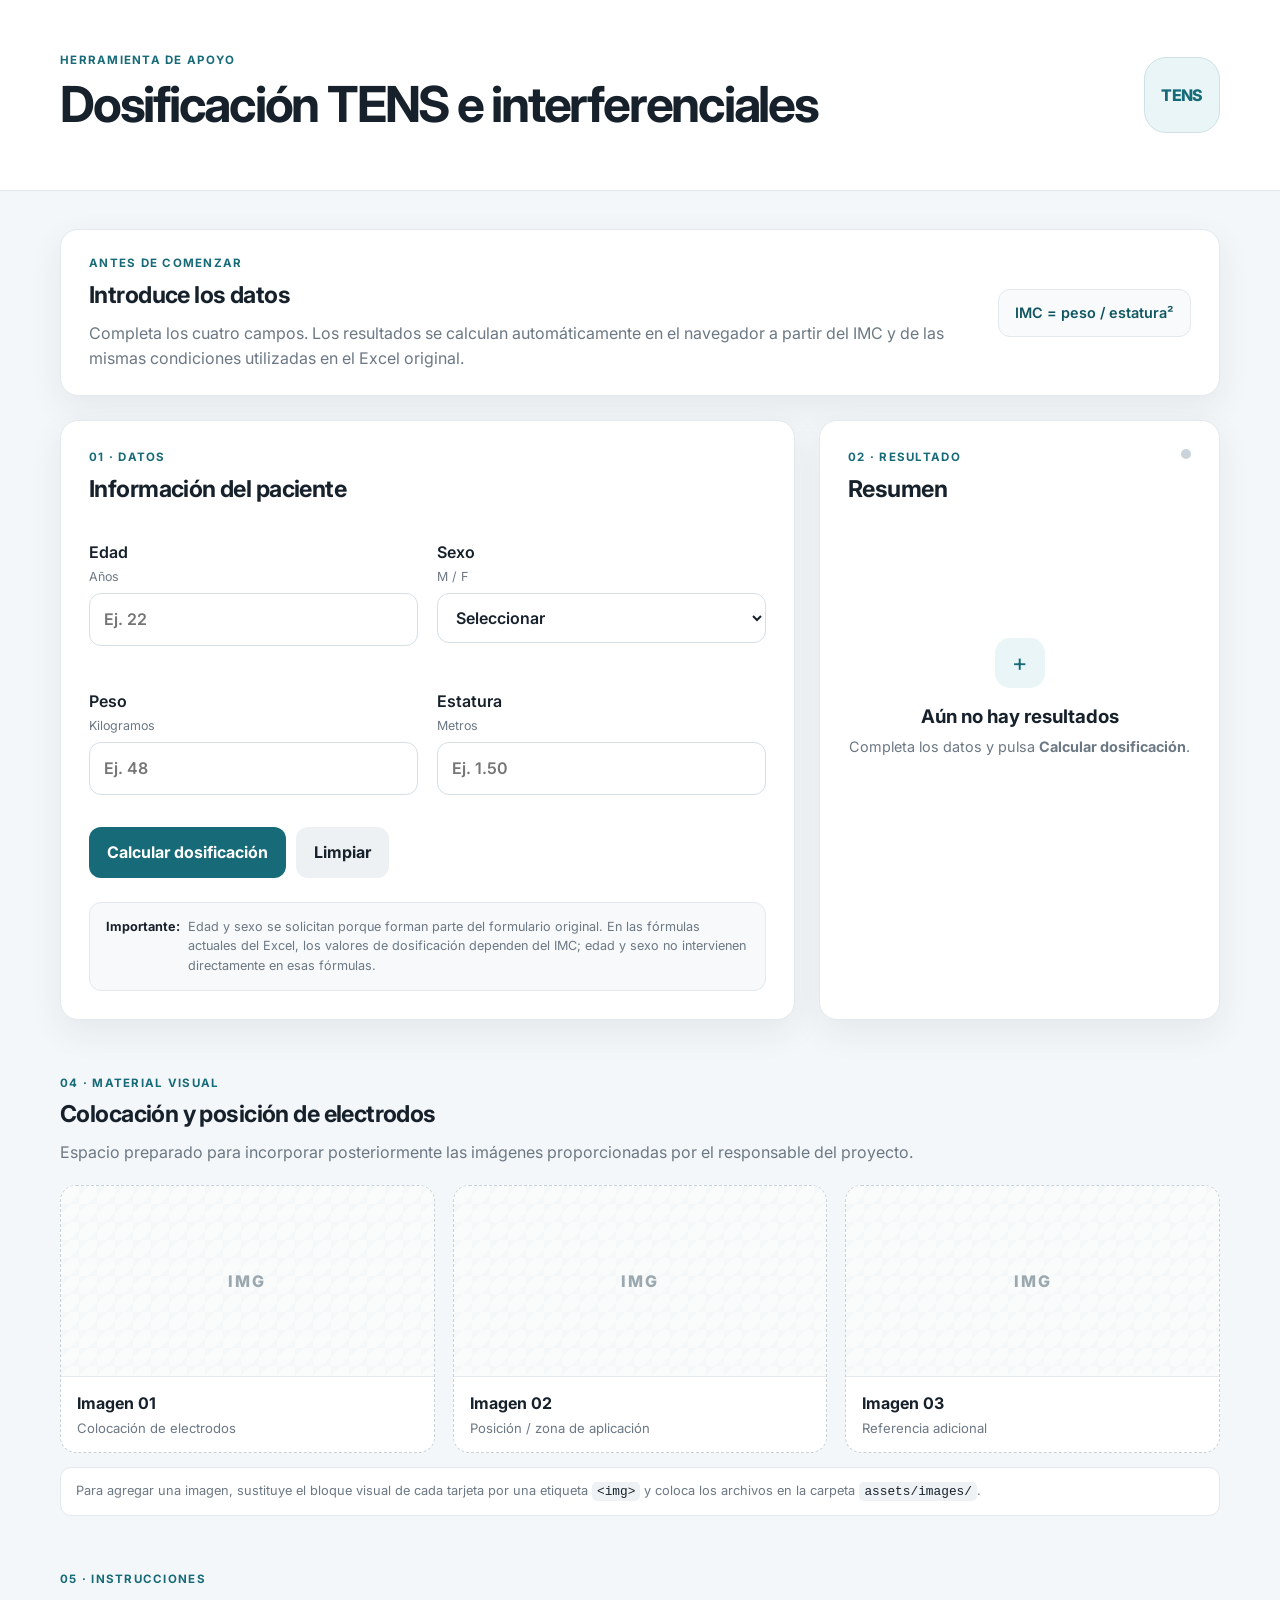
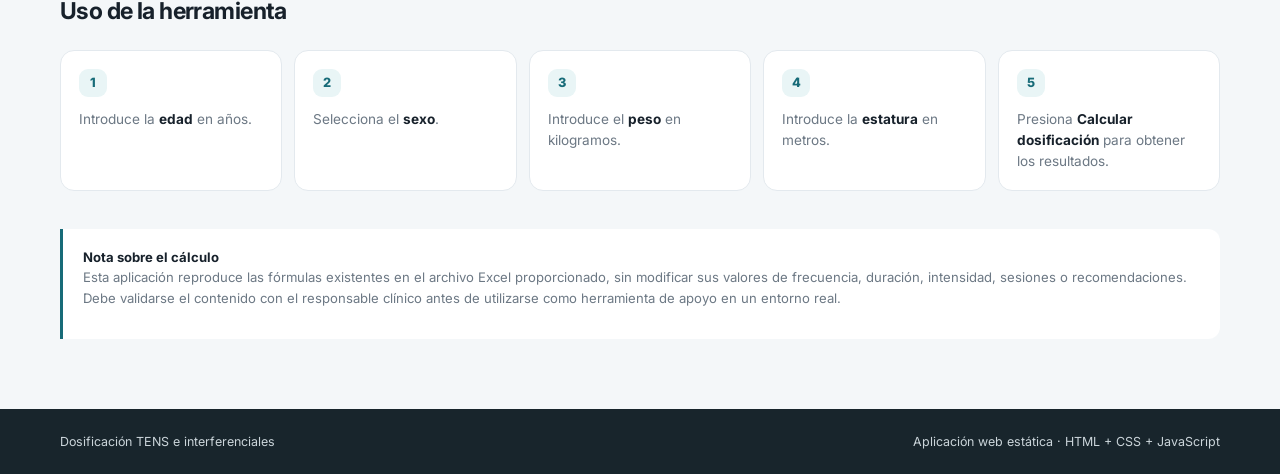
==== index.html @ 41326ed1 "cmabios sin importancia" ====
<!DOCTYPE html>
<html lang="es">
<head>
  <meta charset="UTF-8">
  <meta name="viewport" content="width=device-width, initial-scale=1.0">
  <meta name="description" content="Calculadora de dosificación basada en el archivo Excel proporcionado.">
  <title>Dosificación TENS e Interferenciales</title>
  <link rel="preconnect" href="https://fonts.googleapis.com">
  <link rel="preconnect" href="https://fonts.gstatic.com" crossorigin>
  <link href="https://fonts.googleapis.com/css2?family=Inter:wght@400;500;600;700&display=swap" rel="stylesheet">
  <link rel="stylesheet" href="styles.css">
</head>
<body>
  <header class="site-header">
    <div class="container header-inner">
      <div>
        <span class="eyebrow">Herramienta de apoyo</span>
        <h1>Dosificación TENS e interferenciales</h1>
      </div>
      <div class="brand-mark" aria-hidden="true">TENS</div>
    </div>
  </header>

  <main class="container main-content">
    <section class="intro-card">
      <div>
        <span class="section-kicker">Antes de comenzar</span>
        <h2>Introduce los datos</h2>
        <p>
          Completa los cuatro campos. Los resultados se calculan automáticamente
          en el navegador a partir del IMC y de las mismas condiciones utilizadas
          en el Excel original.
        </p>
      </div>
      <div class="formula-chip">IMC = peso / estatura²</div>
    </section>

    <section class="calculator-grid">
      <div class="panel form-panel">
        <div class="panel-heading">
          <div>
            <span class="section-kicker">01 · Datos</span>
            <h2>Información del paciente</h2>
          </div>
        </div>

        <form id="calculatorForm" novalidate>
          <div class="form-grid">
            <label class="field">
              <span>Edad</span>
              <span class="field-hint">Años</span>
              <input id="age" name="age" type="number" min="0" max="120" step="1" placeholder="Ej. 22" required>
              <small class="error" id="ageError"></small>
            </label>

            <label class="field">
              <span>Sexo</span>
              <span class="field-hint">M / F</span>
              <select id="sex" name="sex" required>
                <option value="">Seleccionar</option>
                <option value="femenino">Femenino</option>
                <option value="masculino">Masculino</option>
              </select>
              <small class="error" id="sexError"></small>
            </label>

            <label class="field">
              <span>Peso</span>
              <span class="field-hint">Kilogramos</span>
              <input id="weight" name="weight" type="number" min="1" max="500" step="0.1" placeholder="Ej. 48" required>
              <small class="error" id="weightError"></small>
            </label>

            <label class="field">
              <span>Estatura</span>
              <span class="field-hint">Metros</span>
              <input id="height" name="height" type="number" min="0.5" max="2.5" step="0.01" placeholder="Ej. 1.50" required>
              <small class="error" id="heightError"></small>
            </label>
          </div>

          <div class="form-actions">
            <button class="btn btn-primary" type="submit">Calcular dosificación</button>
            <button class="btn btn-secondary" type="button" id="clearBtn">Limpiar</button>
          </div>
        </form>

        <div class="note-box">
          <strong>Importante:</strong>
          <span>Edad y sexo se solicitan porque forman parte del formulario original. En las fórmulas actuales del Excel, los valores de dosificación dependen del IMC; edad y sexo no intervienen directamente en esas fórmulas.</span>
        </div>
      </div>

      <aside class="panel summary-panel" id="summaryPanel">
        <div class="panel-heading">
          <div>
            <span class="section-kicker">02 · Resultado</span>
            <h2>Resumen</h2>
          </div>
          <span class="status-dot" id="statusDot"></span>
        </div>

        <div class="empty-state" id="emptyState">
          <div class="empty-icon">+</div>
          <h3>Aún no hay resultados</h3>
          <p>Completa los datos y pulsa <strong>Calcular dosificación</strong>.</p>
        </div>

        <div class="summary-content hidden" id="summaryContent">
          <div class="bmi-card">
            <span>IMC</span>
            <strong id="bmiValue">—</strong>
            <span class="classification" id="classification">—</span>
          </div>

          <div class="summary-list">
            <div><span>Frecuencia</span><strong id="summaryFrequency">—</strong></div>
            <div><span>Intensidad</span><strong id="summaryIntensity">—</strong></div>
            <div><span>Duración del pulso</span><strong id="summaryPulse">—</strong></div>
            <div><span>Duración de sesión</span><strong id="summaryDuration">—</strong></div>
            <div><span>Sesiones sugeridas</span><strong id="summarySessions">—</strong></div>
          </div>
        </div>
      </aside>
    </section>

    <section class="results-section hidden" id="resultsSection">
      <div class="section-header">
        <div>
          <span class="section-kicker">03 · Dosificación</span>
          <h2>Resultados completos</h2>
          <p>Valores obtenidos directamente de las reglas del Excel.</p>
        </div>
      </div>

      <div class="results-grid">
        <article class="result-card">
          <span class="result-label">E1 · IMC</span>
          <strong id="resultBmi">—</strong>
          <small>kg/m²</small>
        </article>
        <article class="result-card">
          <span class="result-label">Clasificación</span>
          <strong id="resultClassification">—</strong>
        </article>
        <article class="result-card">
          <span class="result-label">Frecuencia</span>
          <strong id="resultFrequency">—</strong>
          <small>Hz</small>
        </article>
        <article class="result-card">
          <span class="result-label">Duración del pulso</span>
          <strong id="resultPulse">—</strong>
          <small>µs</small>
        </article>
        <article class="result-card">
          <span class="result-label">Intensidad</span>
          <strong id="resultIntensity">—</strong>
          <small>mA</small>
        </article>
        <article class="result-card">
          <span class="result-label">Duración de sesión</span>
          <strong id="resultDuration">—</strong>
          <small>minutos</small>
        </article>
        <article class="result-card">
          <span class="result-label">Frecuencia de sesiones</span>
          <strong id="resultSessions">—</strong>
          <small>sesiones sugeridas</small>
        </article>
        <article class="result-card">
          <span class="result-label">M1 · Resultado de intensidad</span>
          <strong id="resultM1">—</strong>
          <small>mA</small>
        </article>
      </div>

      <div class="recommendation-card">
        <div class="recommendation-icon">i</div>
        <div>
          <span class="result-label">Recomendación del Excel</span>
          <p id="recommendation">—</p>
        </div>
      </div>
    </section>

    <section class="electrodes-section">
      <div class="section-header">
        <div>
          <span class="section-kicker">04 · Material visual</span>
          <h2>Colocación y posición de electrodos</h2>
          <p>Espacio preparado para incorporar posteriormente las imágenes proporcionadas por el responsable del proyecto.</p>
        </div>
      </div>

      <div class="image-grid">
        <figure class="image-placeholder">
          <div class="placeholder-icon">IMG</div>
          <figcaption>
            <strong>Imagen 01</strong>
            <span>Colocación de electrodos</span>
          </figcaption>
        </figure>
        <figure class="image-placeholder">
          <div class="placeholder-icon">IMG</div>
          <figcaption>
            <strong>Imagen 02</strong>
            <span>Posición / zona de aplicación</span>
          </figcaption>
        </figure>
        <figure class="image-placeholder">
          <div class="placeholder-icon">IMG</div>
          <figcaption>
            <strong>Imagen 03</strong>
            <span>Referencia adicional</span>
          </figcaption>
        </figure>
      </div>
      <!-- holaaaaaaaaaaaaaaaaaaaaaaaa-->
      <div class="media-note">
        Para agregar una imagen, sustituye el bloque visual de cada tarjeta por una etiqueta
        <code>&lt;img&gt;</code> y coloca los archivos en la carpeta <code>assets/images/</code>.
      </div>
    </section>

    <section class="instructions-section">
      <div class="section-header">
        <div>
          <span class="section-kicker">05 · Instrucciones</span>
          <h2>Uso de la herramienta</h2>
        </div>
      </div>
      <div class="steps">
        <div class="step"><span>1</span><p>Introduce la <strong>edad</strong> en años.</p></div>
        <div class="step"><span>2</span><p>Selecciona el <strong>sexo</strong>.</p></div>
        <div class="step"><span>3</span><p>Introduce el <strong>peso</strong> en kilogramos.</p></div>
        <div class="step"><span>4</span><p>Introduce la <strong>estatura</strong> en metros.</p></div>
        <div class="step"><span>5</span><p>Presiona <strong>Calcular dosificación</strong> para obtener los resultados.</p></div>
      </div>
    </section>

    <section class="source-note">
      <strong>Nota sobre el cálculo</strong>
      <p>
        Esta aplicación reproduce las fórmulas existentes en el archivo Excel proporcionado,
        sin modificar sus valores de frecuencia, duración, intensidad, sesiones o recomendaciones.
        Debe validarse el contenido con el responsable clínico antes de utilizarse como herramienta
        de apoyo en un entorno real.
      </p>
    </section>
  </main>

  <footer class="site-footer">
    <div class="container">
      <span>Dosificación TENS e interferenciales</span>
      <span>Aplicación web estática · HTML + CSS + JavaScript</span>
    </div>
  </footer>

  <script src="script.js"></script>
</body>
</html>
---- styles.css ----
:root {
  --bg: #f4f7f9;
  --surface: #ffffff;
  --surface-soft: #f8fafb;
  --text: #17212b;
  --muted: #6c7884;
  --line: #e3e9ee;
  --primary: #176b78;
  --primary-dark: #105661;
  --primary-soft: #e9f5f6;
  --shadow: 0 12px 35px rgba(25, 45, 60, .07);
  --radius: 18px;
}

* { box-sizing: border-box; }

html { scroll-behavior: smooth; }

body {
  margin: 0;
  font-family: "Inter", system-ui, -apple-system, BlinkMacSystemFont, "Segoe UI", sans-serif;
  color: var(--text);
  background: var(--bg);
  line-height: 1.55;
}

button, input, select { font: inherit; }

.container {
  width: min(1160px, calc(100% - 40px));
  margin-inline: auto;
}

.site-header {
  background: var(--surface);
  border-bottom: 1px solid var(--line);
}

.header-inner {
  min-height: 190px;
  display: flex;
  align-items: center;
  justify-content: space-between;
  gap: 30px;
}

.eyebrow, .section-kicker {
  display: block;
  color: var(--primary);
  text-transform: uppercase;
  letter-spacing: .11em;
  font-size: .72rem;
  font-weight: 700;
}

h1, h2, h3, p { margin-top: 0; }

h1 {
  margin: 8px 0 8px;
  font-size: clamp(2rem, 4vw, 3.1rem);
  line-height: 1.05;
  letter-spacing: -.045em;
}

.header-inner p {
  margin: 0;
  max-width: 680px;
  color: var(--muted);
}

.brand-mark {
  width: 76px;
  height: 76px;
  border: 1px solid #cfe1e4;
  border-radius: 22px;
  display: grid;
  place-items: center;
  color: var(--primary);
  font-weight: 800;
  letter-spacing: -.04em;
  background: var(--primary-soft);
}

.main-content { padding: 38px 0 70px; }

.intro-card {
  padding: 25px 28px;
  background: var(--surface);
  border: 1px solid var(--line);
  border-radius: var(--radius);
  box-shadow: var(--shadow);
  display: flex;
  align-items: center;
  justify-content: space-between;
  gap: 25px;
  margin-bottom: 24px;
}

.intro-card h2, .panel h2, .section-header h2 {
  margin: 5px 0 7px;
  font-size: 1.45rem;
  letter-spacing: -.025em;
}

.intro-card p, .section-header p {
  margin: 0;
  color: var(--muted);
}

.formula-chip {
  flex: 0 0 auto;
  padding: 12px 16px;
  border-radius: 12px;
  background: var(--surface-soft);
  border: 1px solid var(--line);
  font-size: .9rem;
  font-weight: 600;
  color: var(--primary-dark);
}

.calculator-grid {
  display: grid;
  grid-template-columns: minmax(0, 1.65fr) minmax(310px, .9fr);
  gap: 24px;
}

.panel {
  background: var(--surface);
  border: 1px solid var(--line);
  border-radius: var(--radius);
  box-shadow: var(--shadow);
  padding: 28px;
}

.panel-heading {
  display: flex;
  justify-content: space-between;
  align-items: flex-start;
  margin-bottom: 25px;
}

.form-grid {
  display: grid;
  grid-template-columns: repeat(2, 1fr);
  gap: 19px;
}

.field {
  display: flex;
  flex-direction: column;
  gap: 7px;
  font-weight: 600;
}

.field-hint {
  color: var(--muted);
  font-size: .78rem;
  font-weight: 400;
  margin-top: -5px;
}

.field input, .field select {
  width: 100%;
  border: 1px solid #d6dfe5;
  border-radius: 12px;
  padding: 13px 14px;
  outline: none;
  background: #fff;
  color: var(--text);
  transition: border .18s, box-shadow .18s;
}

.field input:focus, .field select:focus {
  border-color: var(--primary);
  box-shadow: 0 0 0 4px rgba(23, 107, 120, .1);
}

.error {
  min-height: 17px;
  color: #b23b3b;
  font-size: .75rem;
  font-weight: 500;
}

.form-actions {
  display: flex;
  gap: 10px;
  margin-top: 8px;
}

.btn {
  border: 0;
  border-radius: 12px;
  padding: 13px 18px;
  cursor: pointer;
  font-weight: 700;
  transition: transform .15s, background .15s;
}

.btn:hover { transform: translateY(-1px); }

.btn-primary {
  color: #fff;
  background: var(--primary);
}

.btn-primary:hover { background: var(--primary-dark); }

.btn-secondary {
  color: var(--text);
  background: #edf1f3;
}

.note-box {
  display: flex;
  gap: 8px;
  margin-top: 24px;
  padding: 14px 16px;
  border-radius: 12px;
  background: #f7f9fa;
  color: var(--muted);
  font-size: .79rem;
  border: 1px solid var(--line);
}

.note-box strong { color: var(--text); }

.status-dot {
  width: 10px;
  height: 10px;
  border-radius: 50%;
  background: #cbd4da;
}

.status-dot.active { background: var(--primary); }

.empty-state {
  min-height: 315px;
  display: grid;
  place-content: center;
  text-align: center;
  color: var(--muted);
}

.empty-icon {
  width: 50px;
  height: 50px;
  margin: 0 auto 14px;
  display: grid;
  place-items: center;
  border-radius: 15px;
  color: var(--primary);
  background: var(--primary-soft);
  font-size: 1.5rem;
}

.empty-state h3 {
  margin-bottom: 5px;
  color: var(--text);
}

.empty-state p { margin: 0; font-size: .9rem; }

.hidden { display: none !important; }

.bmi-card {
  padding: 21px;
  border-radius: 15px;
  background: var(--primary-soft);
  border: 1px solid #d6ebed;
}

.bmi-card > span:first-child {
  display: block;
  color: var(--muted);
  font-size: .78rem;
}

.bmi-card strong {
  display: block;
  font-size: 2.65rem;
  line-height: 1.1;
  margin: 6px 0;
  letter-spacing: -.05em;
}

.classification {
  color: var(--primary-dark);
  font-weight: 700;
}

.summary-list {
  margin-top: 18px;
  border-top: 1px solid var(--line);
}

.summary-list div {
  display: flex;
  justify-content: space-between;
  gap: 15px;
  padding: 13px 0;
  border-bottom: 1px solid var(--line);
  font-size: .87rem;
}

.summary-list span { color: var(--muted); }

.results-section, .electrodes-section, .instructions-section {
  margin-top: 55px;
}

.section-header { margin-bottom: 20px; }

.results-grid {
  display: grid;
  grid-template-columns: repeat(4, 1fr);
  gap: 14px;
}

.result-card {
  background: var(--surface);
  border: 1px solid var(--line);
  border-radius: 15px;
  padding: 19px;
  box-shadow: 0 7px 25px rgba(25, 45, 60, .04);
  min-height: 130px;
}

.result-label {
  display: block;
  color: var(--muted);
  font-size: .73rem;
  font-weight: 700;
  text-transform: uppercase;
  letter-spacing: .06em;
}

.result-card strong {
  display: block;
  margin-top: 10px;
  font-size: 1.55rem;
  line-height: 1.2;
  letter-spacing: -.03em;
}

.result-card small {
  display: block;
  margin-top: 4px;
  color: var(--muted);
}

.recommendation-card {
  margin-top: 14px;
  display: flex;
  gap: 14px;
  align-items: flex-start;
  padding: 21px;
  border: 1px solid #d8e9eb;
  border-radius: 15px;
  background: var(--primary-soft);
}

.recommendation-icon {
  flex: 0 0 32px;
  height: 32px;
  display: grid;
  place-items: center;
  border-radius: 50%;
  background: #fff;
  color: var(--primary);
  font-weight: 800;
}

.recommendation-card p { margin: 7px 0 0; }

.image-grid {
  display: grid;
  grid-template-columns: repeat(3, 1fr);
  gap: 18px;
}

.image-placeholder {
  margin: 0;
  min-height: 260px;
  border: 1.5px dashed #c7d2d8;
  border-radius: 16px;
  background: var(--surface);
  display: flex;
  flex-direction: column;
  overflow: hidden;
}

.placeholder-icon {
  flex: 1;
  min-height: 190px;
  display: grid;
  place-items: center;
  color: #9ba8b0;
  background:
    linear-gradient(135deg, #f5f8f9 25%, transparent 25%) 0 0 / 18px 18px,
    linear-gradient(315deg, #f5f8f9 25%, transparent 25%) 0 0 / 18px 18px,
    #fafcfc;
  font-weight: 800;
  letter-spacing: .12em;
}

.image-placeholder figcaption {
  padding: 14px 16px;
  border-top: 1px solid var(--line);
  display: flex;
  flex-direction: column;
  gap: 2px;
}

.image-placeholder figcaption span {
  color: var(--muted);
  font-size: .82rem;
}

.media-note {
  margin-top: 14px;
  padding: 13px 15px;
  border-radius: 11px;
  background: var(--surface);
  border: 1px solid var(--line);
  color: var(--muted);
  font-size: .8rem;
}

code {
  padding: 2px 5px;
  border-radius: 5px;
  background: #eef2f4;
  color: var(--text);
}

.steps {
  display: grid;
  grid-template-columns: repeat(5, 1fr);
  gap: 12px;
}

.step {
  padding: 18px;
  border-radius: 14px;
  border: 1px solid var(--line);
  background: var(--surface);
}

.step span {
  display: grid;
  place-items: center;
  width: 28px;
  height: 28px;
  margin-bottom: 12px;
  border-radius: 9px;
  background: var(--primary-soft);
  color: var(--primary);
  font-weight: 800;
  font-size: .8rem;
}

.step p { margin: 0; font-size: .85rem; color: var(--muted); }

.step strong { color: var(--text); }

.source-note {
  margin-top: 38px;
  padding: 18px 20px;
  border-left: 3px solid var(--primary);
  background: var(--surface);
  border-radius: 0 12px 12px 0;
  color: var(--muted);
  font-size: .82rem;
}

.source-note strong { color: var(--text); }

.site-footer {
  background: #18252c;
  color: #cbd5da;
  padding: 23px 0;
  font-size: .78rem;
}

.site-footer .container {
  display: flex;
  justify-content: space-between;
  gap: 20px;
}

@media (max-width: 900px) {
  .calculator-grid { grid-template-columns: 1fr; }
  .results-grid { grid-template-columns: repeat(2, 1fr); }
  .steps { grid-template-columns: repeat(2, 1fr); }
}

@media (max-width: 650px) {
  .container { width: min(100% - 24px, 1160px); }
  .header-inner { min-height: 155px; }
  .brand-mark { display: none; }
  .intro-card { flex-direction: column; align-items: flex-start; }
  .form-grid, .image-grid, .results-grid, .steps { grid-template-columns: 1fr; }
  .panel { padding: 21px; }
  .form-actions { flex-direction: column; }
  .btn { width: 100%; }
  .site-footer .container { flex-direction: column; }
}
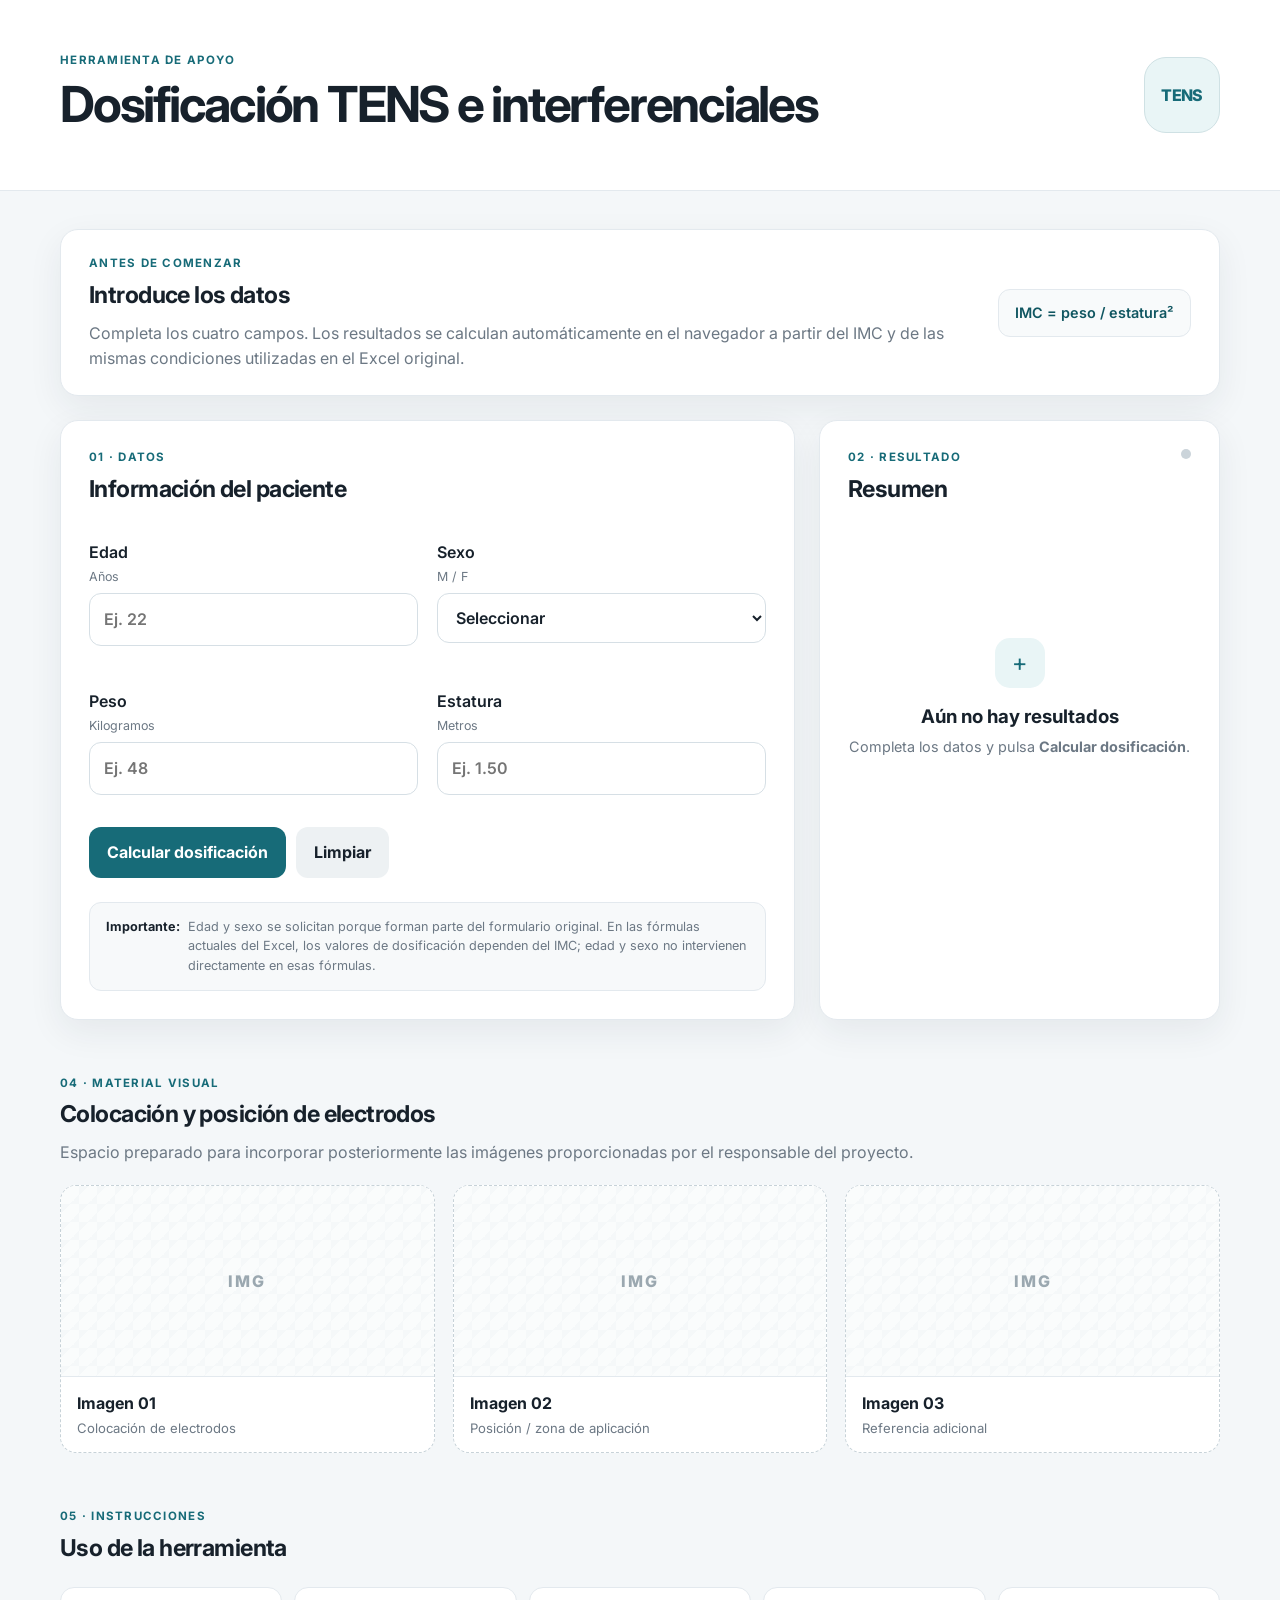
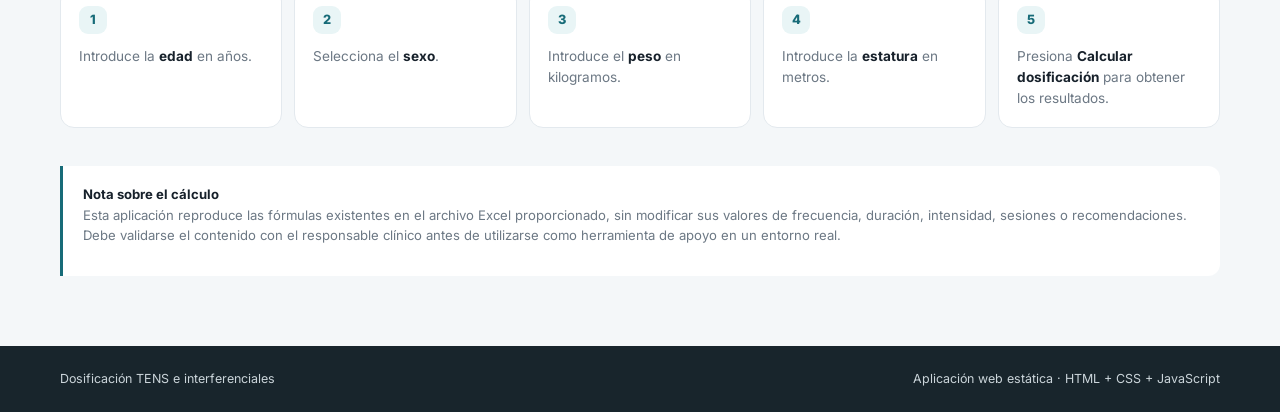
==== commit e03852d5: "cmabios sin importancia 2" ====
--- a/index.html
+++ b/index.html
@@ -216,11 +216,11 @@
           </figcaption>
         </figure>
       </div>
-      <!-- holaaaaaaaaaaaaaaaaaaaaaaaa-->
+      <!-- holaaaaaaaaaaaaaaaaaaaaaaaa
       <div class="media-note">
         Para agregar una imagen, sustituye el bloque visual de cada tarjeta por una etiqueta
         <code>&lt;img&gt;</code> y coloca los archivos en la carpeta <code>assets/images/</code>.
-      </div>
+      </div>-->
     </section>
 
     <section class="instructions-section">
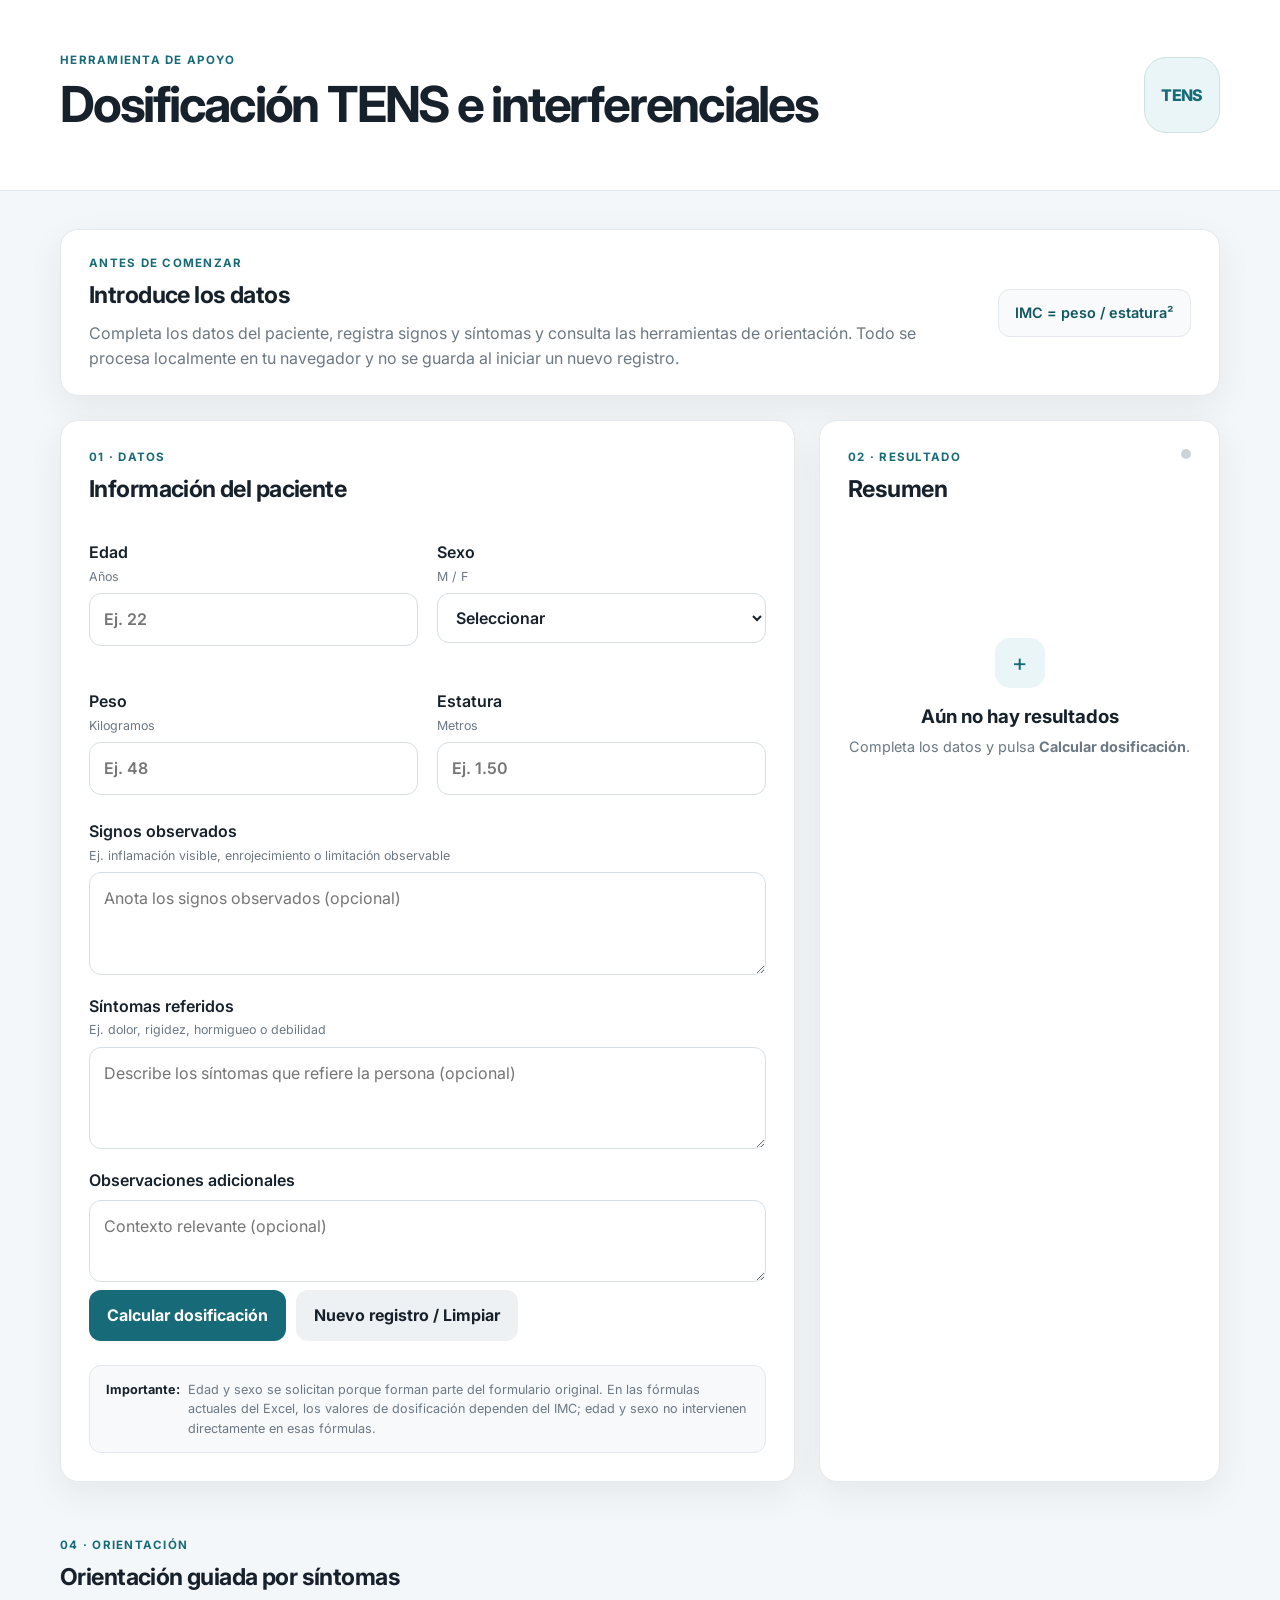
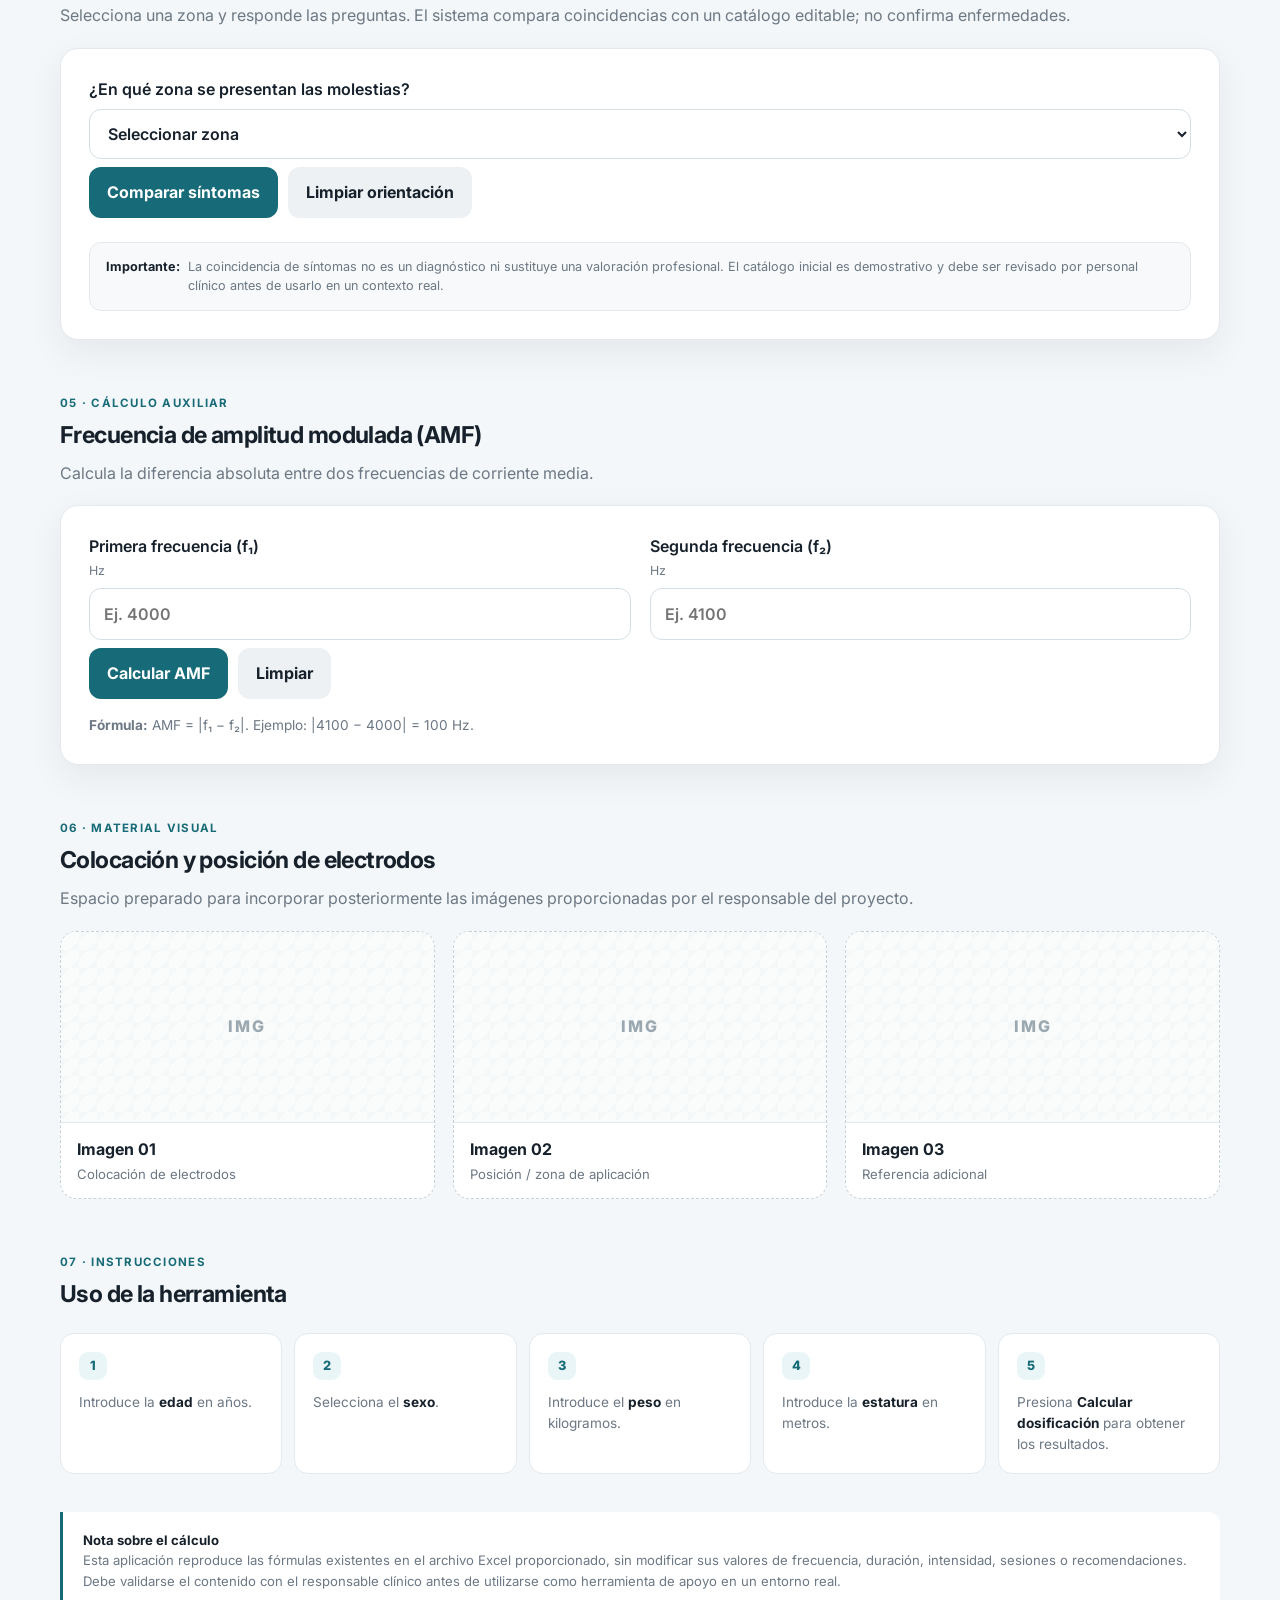
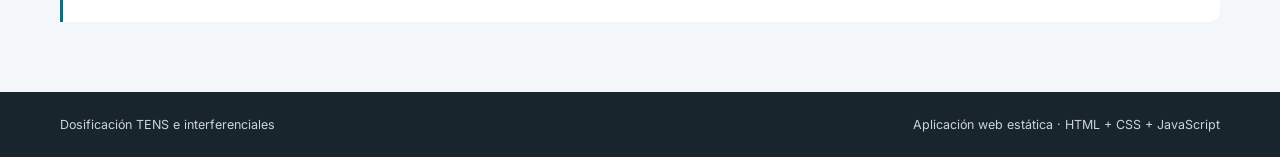
==== commit 377a5136: "segunda version" ====
--- a/index.html
+++ b/index.html
@@ -27,9 +27,7 @@
         <span class="section-kicker">Antes de comenzar</span>
         <h2>Introduce los datos</h2>
         <p>
-          Completa los cuatro campos. Los resultados se calculan automáticamente
-          en el navegador a partir del IMC y de las mismas condiciones utilizadas
-          en el Excel original.
+          Completa los datos del paciente, registra signos y síntomas y consulta las herramientas de orientación. Todo se procesa localmente en tu navegador y no se guarda al iniciar un nuevo registro.
         </p>
       </div>
       <div class="formula-chip">IMC = peso / estatura²</div>
@@ -79,9 +77,26 @@
             </label>
           </div>
 
+          <div class="form-grid patient-notes-grid">
+            <label class="field field-full">
+              <span>Signos observados</span>
+              <span class="field-hint">Ej. inflamación visible, enrojecimiento o limitación observable</span>
+              <textarea id="patientSigns" name="patientSigns" rows="3" placeholder="Anota los signos observados (opcional)"></textarea>
+            </label>
+            <label class="field field-full">
+              <span>Síntomas referidos</span>
+              <span class="field-hint">Ej. dolor, rigidez, hormigueo o debilidad</span>
+              <textarea id="patientSymptoms" name="patientSymptoms" rows="3" placeholder="Describe los síntomas que refiere la persona (opcional)"></textarea>
+            </label>
+            <label class="field field-full">
+              <span>Observaciones adicionales</span>
+              <textarea id="patientNotes" name="patientNotes" rows="2" placeholder="Contexto relevante (opcional)"></textarea>
+            </label>
+          </div>
+
           <div class="form-actions">
             <button class="btn btn-primary" type="submit">Calcular dosificación</button>
-            <button class="btn btn-secondary" type="button" id="clearBtn">Limpiar</button>
+            <button class="btn btn-secondary" type="button" id="clearBtn">Nuevo registro / Limpiar</button>
           </div>
         </form>
 
@@ -184,10 +199,72 @@
       </div>
     </section>
 
+    <section class="diagnosis-section" id="symptomGuideSection">
+      <div class="section-header">
+        <div>
+          <span class="section-kicker">04 · Orientación</span>
+          <h2>Orientación guiada por síntomas</h2>
+          <p>Selecciona una zona y responde las preguntas. El sistema compara coincidencias con un catálogo editable; no confirma enfermedades.</p>
+        </div>
+      </div>
+      <div class="panel diagnosis-panel">
+        <div class="form-grid">
+          <label class="field field-full" for="bodyZone">
+            <span>¿En qué zona se presentan las molestias?</span>
+            <select id="bodyZone">
+              <option value="">Seleccionar zona</option>
+              <option value="codo">Codo</option>
+              <option value="cuello">Cuello</option>
+              <option value="pulgar">Pulgar / muñeca</option>
+              <option value="espalda">Espalda baja</option>
+            </select>
+          </label>
+        </div>
+        <div id="guidedQuestions" class="guided-questions hidden" aria-live="polite"></div>
+        <div class="form-actions">
+          <button class="btn btn-primary" type="button" id="compareSymptomsBtn">Comparar síntomas</button>
+          <button class="btn btn-secondary" type="button" id="clearDiagnosisBtn">Limpiar orientación</button>
+        </div>
+        <div id="diagnosisResults" class="diagnosis-results hidden" aria-live="polite"></div>
+        <div class="note-box">
+          <strong>Importante:</strong>
+          <span>La coincidencia de síntomas no es un diagnóstico ni sustituye una valoración profesional. El catálogo inicial es demostrativo y debe ser revisado por personal clínico antes de usarlo en un contexto real.</span>
+        </div>
+      </div>
+    </section>
+
+    <section class="amf-section" id="amfSection">
+      <div class="section-header">
+        <div>
+          <span class="section-kicker">05 · Cálculo auxiliar</span>
+          <h2>Frecuencia de amplitud modulada (AMF)</h2>
+          <p>Calcula la diferencia absoluta entre dos frecuencias de corriente media.</p>
+        </div>
+      </div>
+      <div class="panel amf-panel">
+        <div class="form-grid">
+          <label class="field" for="frequencyOne">
+            <span>Primera frecuencia (f₁)</span><span class="field-hint">Hz</span>
+            <input id="frequencyOne" type="number" min="0" step="any" placeholder="Ej. 4000">
+          </label>
+          <label class="field" for="frequencyTwo">
+            <span>Segunda frecuencia (f₂)</span><span class="field-hint">Hz</span>
+            <input id="frequencyTwo" type="number" min="0" step="any" placeholder="Ej. 4100">
+          </label>
+        </div>
+        <div class="form-actions">
+          <button class="btn btn-primary" type="button" id="calculateAmfBtn">Calcular AMF</button>
+          <button class="btn btn-secondary" type="button" id="clearAmfBtn">Limpiar</button>
+        </div>
+        <div id="amfResult" class="amf-result hidden" aria-live="polite"></div>
+        <p class="formula-explanation"><strong>Fórmula:</strong> AMF = |f₁ − f₂|. Ejemplo: |4100 − 4000| = 100 Hz.</p>
+      </div>
+    </section>
+
     <section class="electrodes-section">
       <div class="section-header">
         <div>
-          <span class="section-kicker">04 · Material visual</span>
+          <span class="section-kicker">06 · Material visual</span>
           <h2>Colocación y posición de electrodos</h2>
           <p>Espacio preparado para incorporar posteriormente las imágenes proporcionadas por el responsable del proyecto.</p>
         </div>
@@ -226,7 +303,7 @@
     <section class="instructions-section">
       <div class="section-header">
         <div>
-          <span class="section-kicker">05 · Instrucciones</span>
+          <span class="section-kicker">07 · Instrucciones</span>
           <h2>Uso de la herramienta</h2>
         </div>
       </div>
--- a/styles.css
+++ b/styles.css
@@ -506,3 +506,33 @@
   .btn { width: 100%; }
   .site-footer .container { flex-direction: column; }
 }
+
+
+/* Nuevas secciones: registro de signos/síntomas, orientación guiada y AMF */
+.field textarea {
+  width: 100%; min-height: 82px; resize: vertical; border: 1px solid #d6dfe5;
+  border-radius: 12px; padding: 13px 14px; outline: none; background: #fff; color: var(--text);
+  font: inherit; font-weight: 400; transition: border .18s, box-shadow .18s;
+}
+.field textarea:focus { border-color: var(--primary); box-shadow: 0 0 0 4px rgba(23, 107, 120, .1); }
+.field-full { grid-column: 1 / -1; }
+.diagnosis-section, .amf-section { margin-top: 55px; }
+.diagnosis-panel, .amf-panel { max-width: 100%; }
+.guided-questions { margin-top: 22px; padding-top: 22px; border-top: 1px solid var(--line); }
+.guided-questions h3 { margin-bottom: 8px; font-size: 1.05rem; }
+.guided-questions > p { color: var(--muted); font-size: .88rem; }
+.symptom-grid { display: grid; grid-template-columns: repeat(2, minmax(0, 1fr)); gap: 10px; margin-top: 15px; }
+.symptom-option { display: flex; align-items: flex-start; gap: 10px; padding: 13px 14px; border: 1px solid var(--line); border-radius: 12px; background: var(--surface-soft); cursor: pointer; font-size: .9rem; font-weight: 500; }
+.symptom-option input { margin-top: 5px; accent-color: var(--primary); }
+.symptom-option:has(input:checked) { border-color: var(--primary); background: var(--primary-soft); }
+.diagnosis-results { margin-top: 22px; padding-top: 22px; border-top: 1px solid var(--line); }
+.diagnosis-results h3 { margin-bottom: 8px; }
+.result-match { margin-top: 12px; padding: 16px; border: 1px solid var(--line); border-radius: 13px; background: var(--surface-soft); }
+.result-match-head { display: flex; align-items: flex-start; justify-content: space-between; gap: 15px; }
+.match-score { flex: 0 0 auto; padding: 5px 9px; border-radius: 999px; background: var(--primary-soft); color: var(--primary-dark); font-size: .78rem; font-weight: 700; }
+.result-match p { margin: 8px 0 0; color: var(--muted); font-size: .88rem; }
+.amf-result { margin-top: 20px; padding: 20px; border-radius: 14px; background: var(--primary-soft); border: 1px solid #d6ebed; }
+.amf-result span { display: block; color: var(--muted); font-size: .82rem; }
+.amf-result strong { display: block; margin-top: 4px; color: var(--primary-dark); font-size: 2rem; }
+.formula-explanation { margin: 16px 0 0; color: var(--muted); font-size: .85rem; }
+@media (max-width: 650px) { .symptom-grid { grid-template-columns: 1fr; } .result-match-head { flex-direction: column; } }
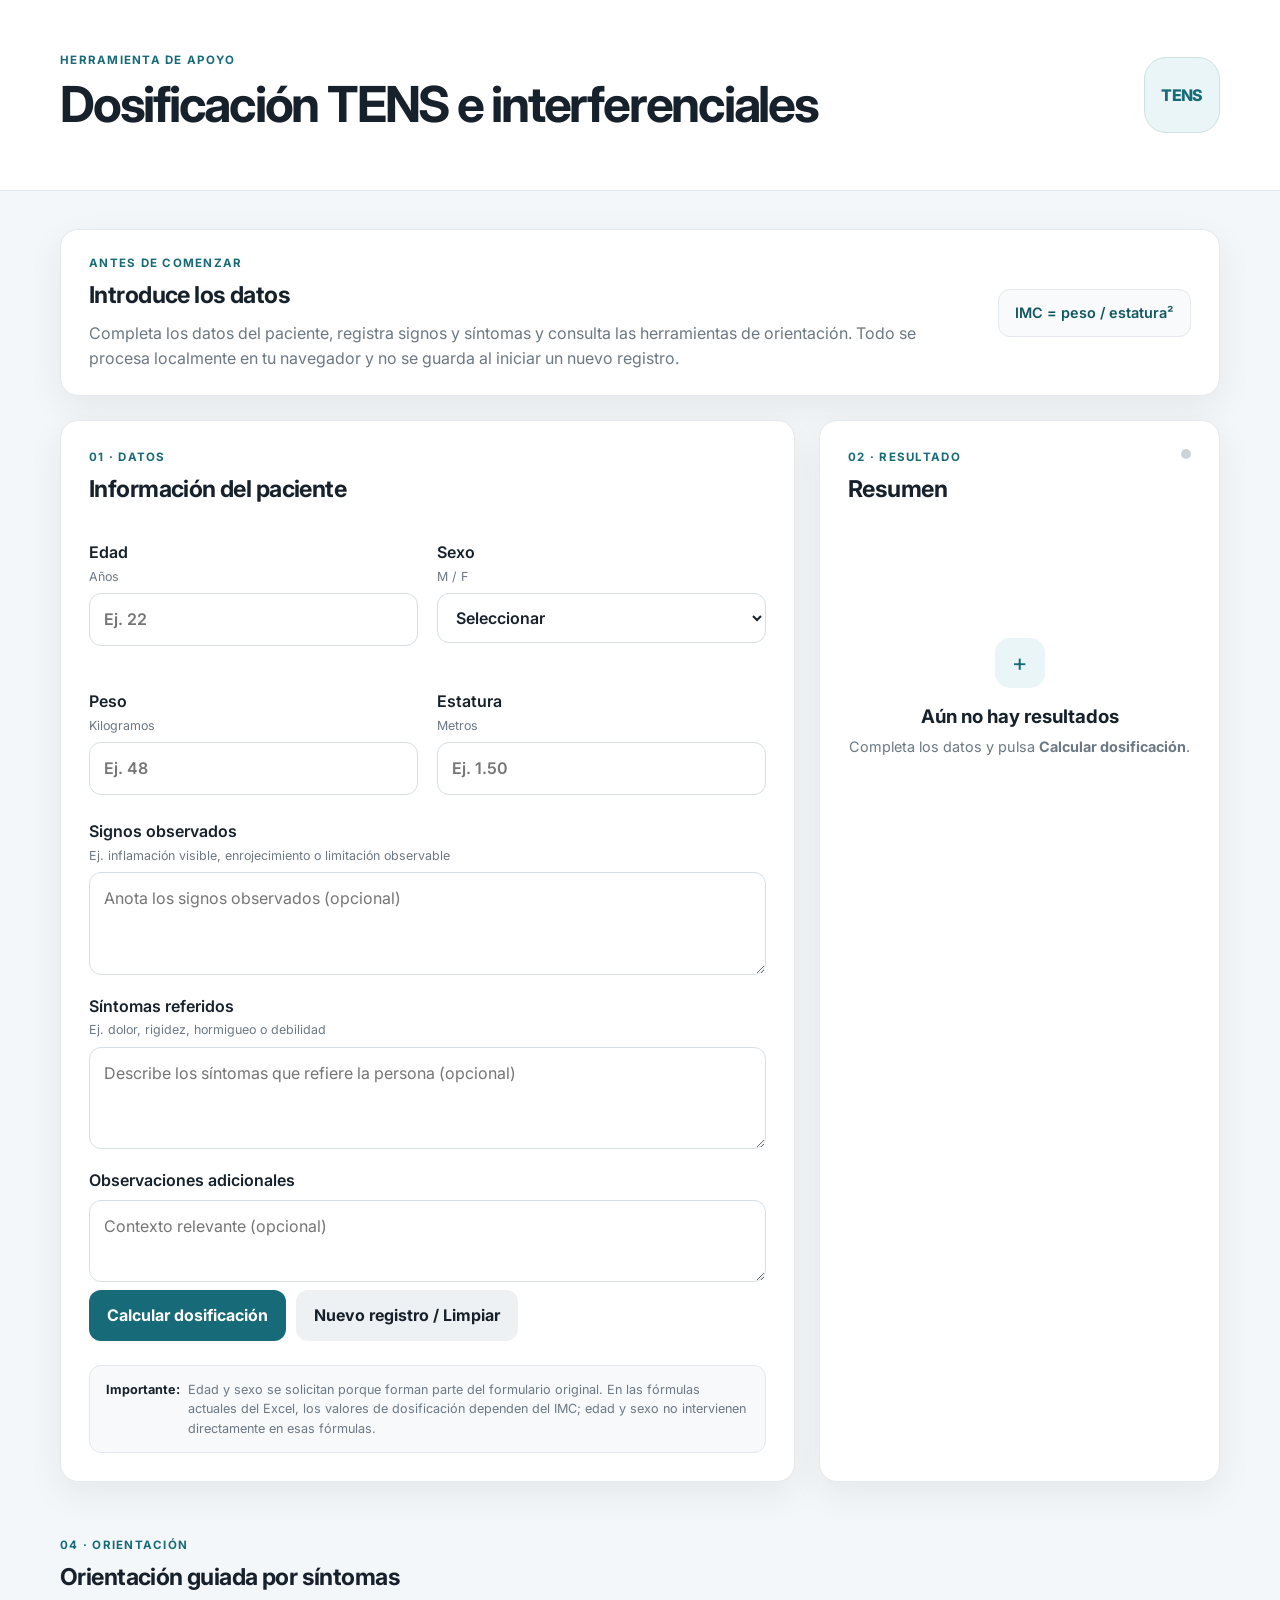
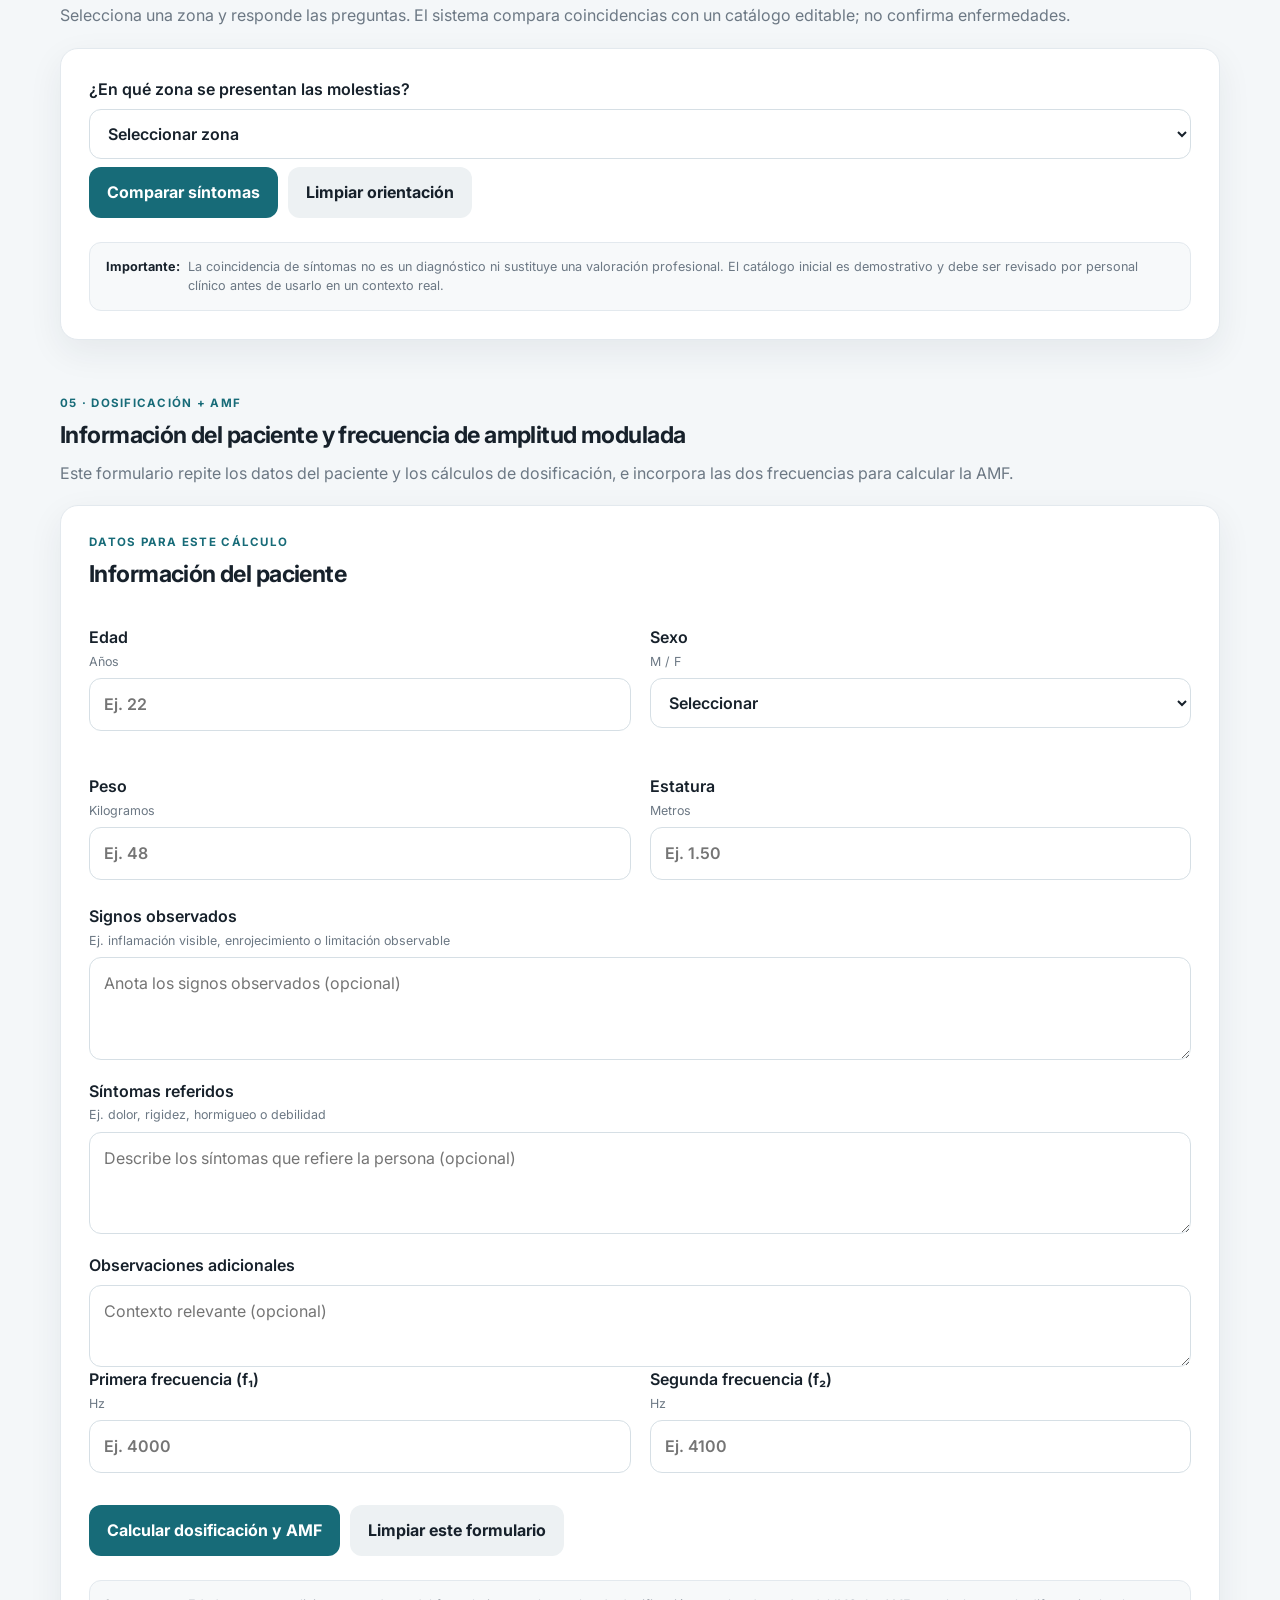
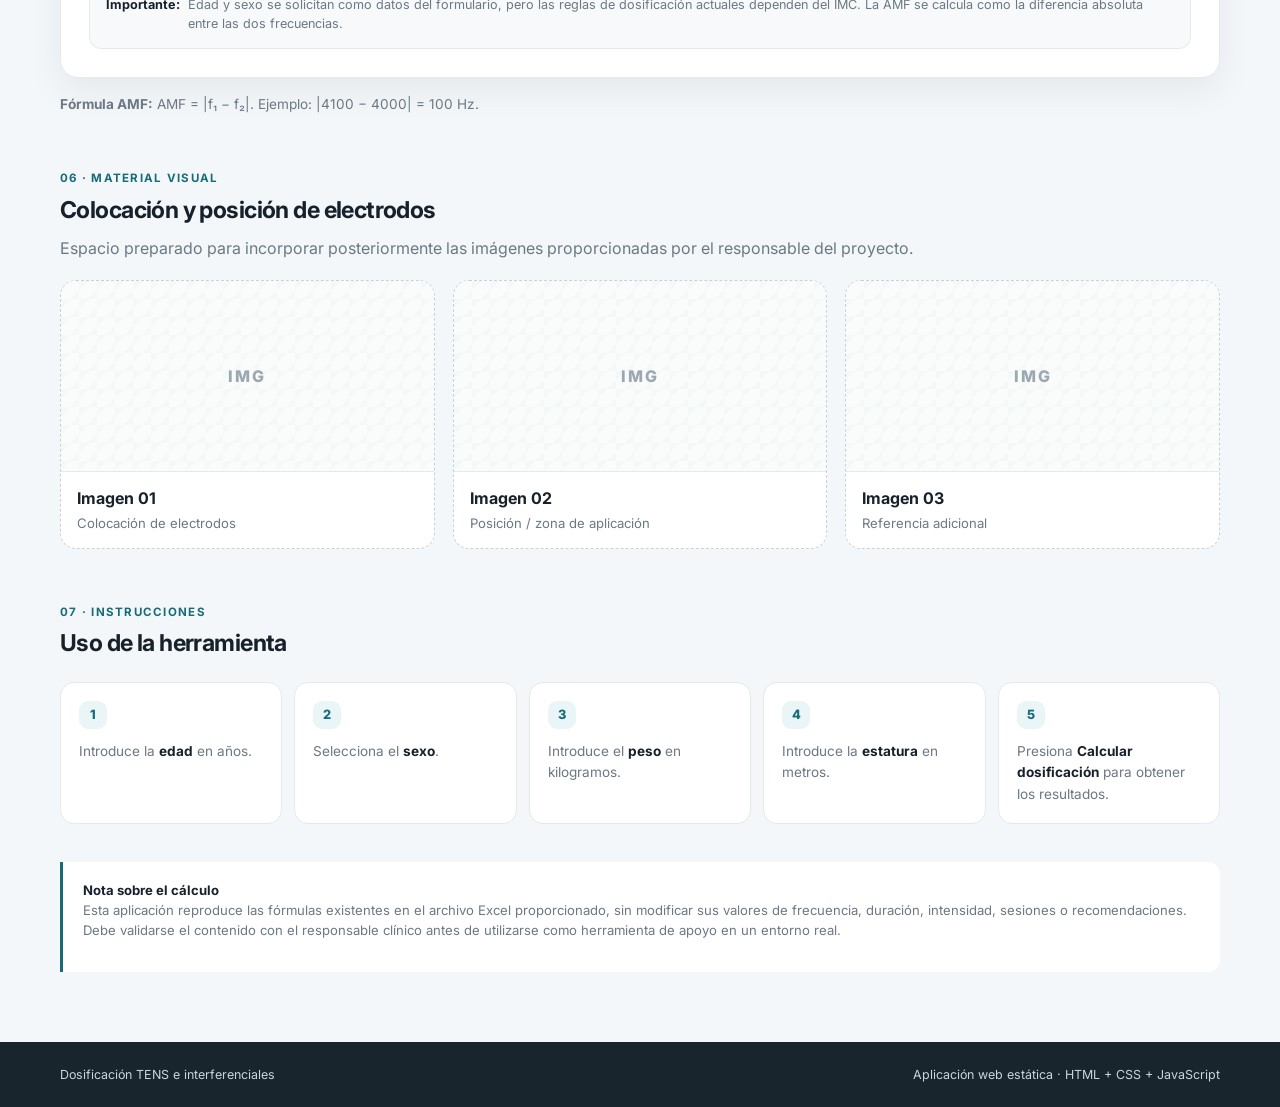
==== commit 59603796: "tercera version" ====
--- a/index.html
+++ b/index.html
@@ -236,29 +236,57 @@
     <section class="amf-section" id="amfSection">
       <div class="section-header">
         <div>
-          <span class="section-kicker">05 · Cálculo auxiliar</span>
-          <h2>Frecuencia de amplitud modulada (AMF)</h2>
-          <p>Calcula la diferencia absoluta entre dos frecuencias de corriente media.</p>
+          <span class="section-kicker">05 · Dosificación + AMF</span>
+          <h2>Información del paciente y frecuencia de amplitud modulada</h2>
+          <p>Este formulario repite los datos del paciente y los cálculos de dosificación, e incorpora las dos frecuencias para calcular la AMF.</p>
         </div>
       </div>
       <div class="panel amf-panel">
-        <div class="form-grid">
-          <label class="field" for="frequencyOne">
-            <span>Primera frecuencia (f₁)</span><span class="field-hint">Hz</span>
-            <input id="frequencyOne" type="number" min="0" step="any" placeholder="Ej. 4000">
-          </label>
-          <label class="field" for="frequencyTwo">
-            <span>Segunda frecuencia (f₂)</span><span class="field-hint">Hz</span>
-            <input id="frequencyTwo" type="number" min="0" step="any" placeholder="Ej. 4100">
-          </label>
-        </div>
-        <div class="form-actions">
-          <button class="btn btn-primary" type="button" id="calculateAmfBtn">Calcular AMF</button>
-          <button class="btn btn-secondary" type="button" id="clearAmfBtn">Limpiar</button>
-        </div>
-        <div id="amfResult" class="amf-result hidden" aria-live="polite"></div>
-        <p class="formula-explanation"><strong>Fórmula:</strong> AMF = |f₁ − f₂|. Ejemplo: |4100 − 4000| = 100 Hz.</p>
-      </div>
+        <div class="panel-heading">
+          <div><span class="section-kicker">Datos para este cálculo</span><h2>Información del paciente</h2></div>
+        </div>
+        <form id="amfCalculatorForm" novalidate>
+          <div class="form-grid">
+            <label class="field"><span>Edad</span><span class="field-hint">Años</span><input id="amfAge" type="number" min="0" max="120" step="1" placeholder="Ej. 22" required><small class="error" id="amfAgeError"></small></label>
+            <label class="field"><span>Sexo</span><span class="field-hint">M / F</span><select id="amfSex" required><option value="">Seleccionar</option><option value="femenino">Femenino</option><option value="masculino">Masculino</option></select><small class="error" id="amfSexError"></small></label>
+            <label class="field"><span>Peso</span><span class="field-hint">Kilogramos</span><input id="amfWeight" type="number" min="1" max="500" step="0.1" placeholder="Ej. 48" required><small class="error" id="amfWeightError"></small></label>
+            <label class="field"><span>Estatura</span><span class="field-hint">Metros</span><input id="amfHeight" type="number" min="0.5" max="2.5" step="0.01" placeholder="Ej. 1.50" required><small class="error" id="amfHeightError"></small></label>
+          </div>
+          <div class="form-grid patient-notes-grid">
+            <label class="field field-full"><span>Signos observados</span><span class="field-hint">Ej. inflamación visible, enrojecimiento o limitación observable</span><textarea id="amfPatientSigns" rows="3" placeholder="Anota los signos observados (opcional)"></textarea></label>
+            <label class="field field-full"><span>Síntomas referidos</span><span class="field-hint">Ej. dolor, rigidez, hormigueo o debilidad</span><textarea id="amfPatientSymptoms" rows="3" placeholder="Describe los síntomas que refiere la persona (opcional)"></textarea></label>
+            <label class="field field-full"><span>Observaciones adicionales</span><textarea id="amfPatientNotes" rows="2" placeholder="Contexto relevante (opcional)"></textarea></label>
+          </div>
+          <div class="form-grid amf-frequency-grid">
+            <label class="field"><span>Primera frecuencia (f₁)</span><span class="field-hint">Hz</span><input id="frequencyOne" type="number" min="0" step="any" placeholder="Ej. 4000" required><small class="error" id="frequencyOneError"></small></label>
+            <label class="field"><span>Segunda frecuencia (f₂)</span><span class="field-hint">Hz</span><input id="frequencyTwo" type="number" min="0" step="any" placeholder="Ej. 4100" required><small class="error" id="frequencyTwoError"></small></label>
+          </div>
+          <div class="form-actions">
+            <button class="btn btn-primary" type="submit">Calcular dosificación y AMF</button>
+            <button class="btn btn-secondary" type="button" id="clearAmfBtn">Limpiar este formulario</button>
+          </div>
+        </form>
+        <div class="note-box"><strong>Importante:</strong><span>Edad y sexo se solicitan como datos del formulario, pero las reglas de dosificación actuales dependen del IMC. La AMF se calcula como la diferencia absoluta entre las dos frecuencias.</span></div>
+      </div>
+
+      <section class="results-section hidden" id="amfResultsSection">
+        <div class="section-header"><div><span class="section-kicker">Resultados del cálculo AMF</span><h2>Resultados completos</h2><p>Incluye la dosificación calculada con las mismas reglas del formulario principal y el resultado de AMF.</p></div></div>
+        <div class="results-grid">
+          <article class="result-card"><span class="result-label">IMC</span><strong id="amfResultBmi">—</strong><small>kg/m²</small></article>
+          <article class="result-card"><span class="result-label">Clasificación</span><strong id="amfResultClassification">—</strong></article>
+          <article class="result-card"><span class="result-label">Frecuencia</span><strong id="amfResultFrequency">—</strong><small>Hz</small></article>
+          <article class="result-card"><span class="result-label">Duración del pulso</span><strong id="amfResultPulse">—</strong><small>µs</small></article>
+          <article class="result-card"><span class="result-label">Intensidad</span><strong id="amfResultIntensity">—</strong><small>mA</small></article>
+          <article class="result-card"><span class="result-label">Duración de sesión</span><strong id="amfResultDuration">—</strong><small>minutos</small></article>
+          <article class="result-card"><span class="result-label">Frecuencia de sesiones</span><strong id="amfResultSessions">—</strong><small>sesiones sugeridas</small></article>
+          <article class="result-card"><span class="result-label">M1 · Resultado de intensidad</span><strong id="amfResultM1">—</strong><small>mA</small></article>
+          <article class="result-card"><span class="result-label">Frecuencia 1 (f₁)</span><strong id="amfFrequencyOneResult">—</strong><small>Hz</small></article>
+          <article class="result-card"><span class="result-label">Frecuencia 2 (f₂)</span><strong id="amfFrequencyTwoResult">—</strong><small>Hz</small></article>
+          <article class="result-card"><span class="result-label">AMF</span><strong id="amfValueResult">—</strong><small>Hz · |f₁ − f₂|</small></article>
+        </div>
+        <div class="recommendation-card"><div class="recommendation-icon">i</div><div><span class="result-label">Recomendación del Excel</span><p id="amfRecommendation">—</p></div></div>
+      </section>
+      <p class="formula-explanation"><strong>Fórmula AMF:</strong> AMF = |f₁ − f₂|. Ejemplo: |4100 − 4000| = 100 Hz.</p>
     </section>
 
     <section class="electrodes-section">
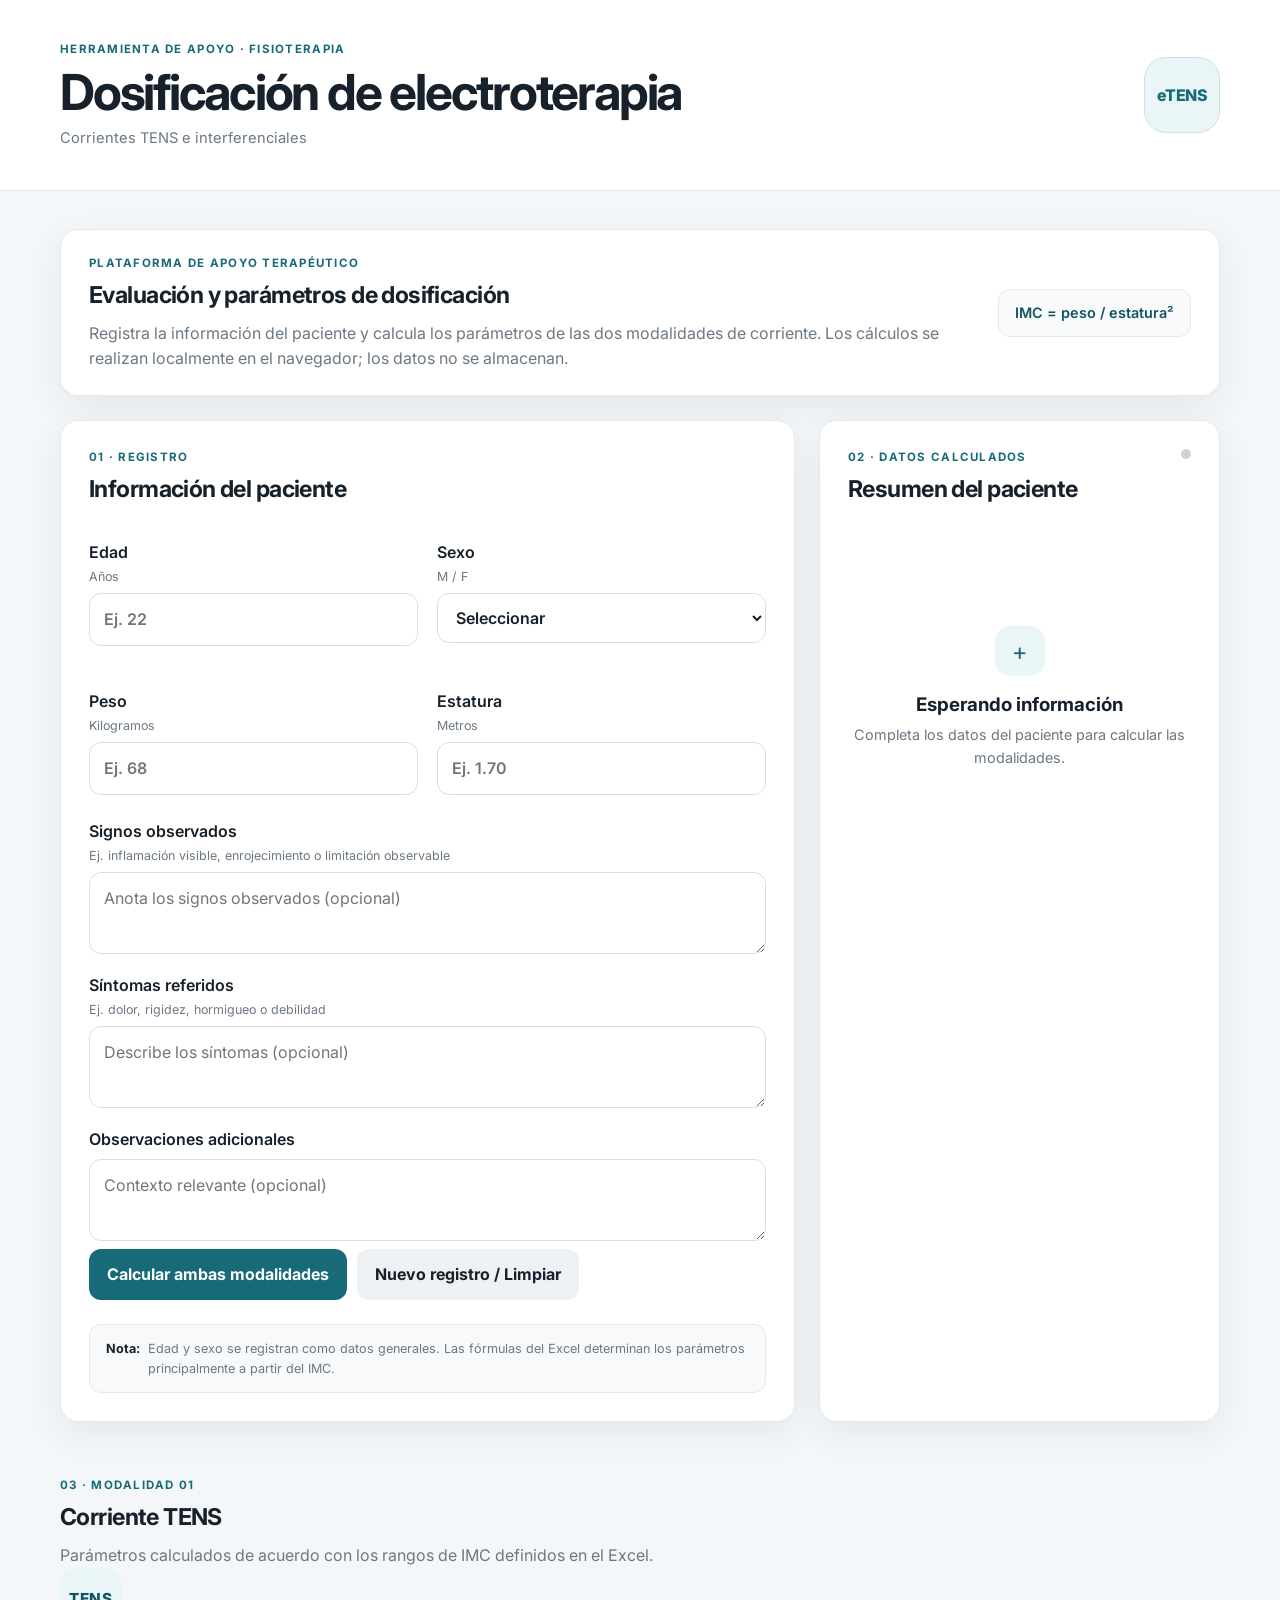
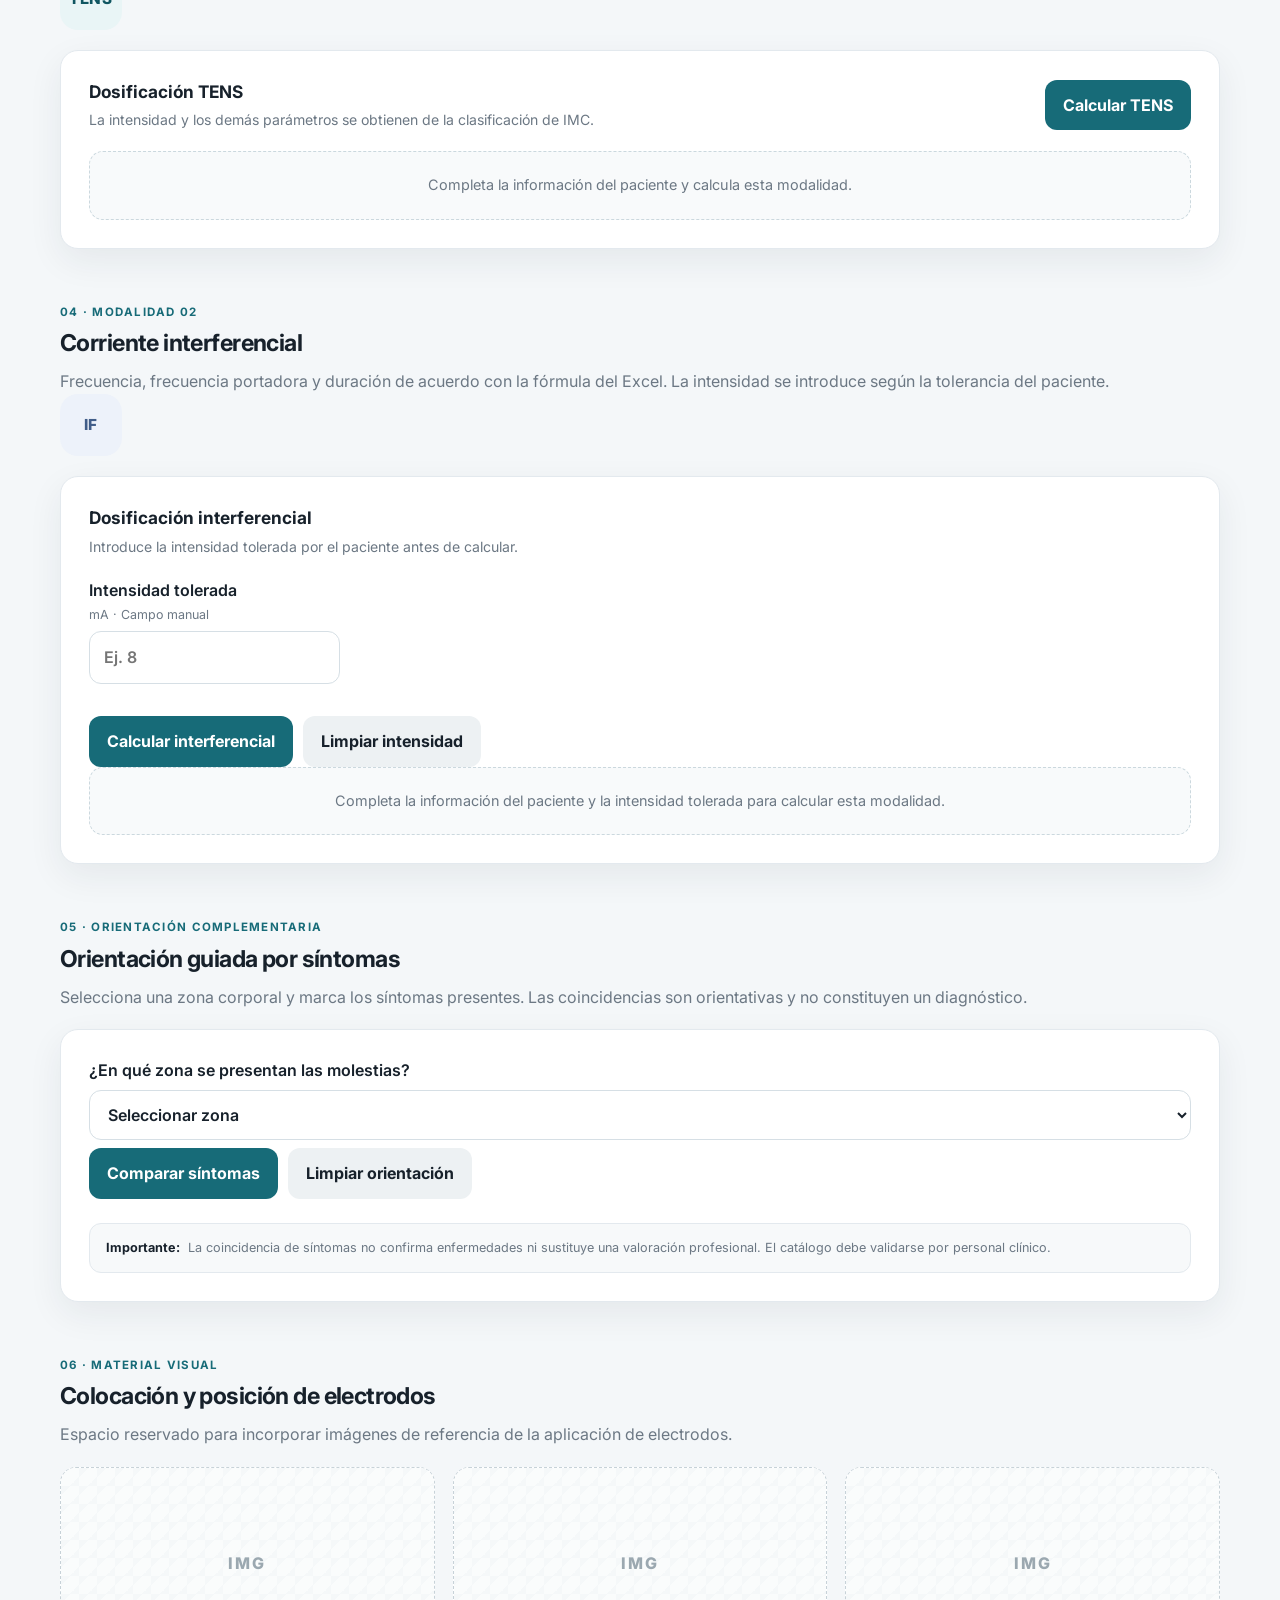
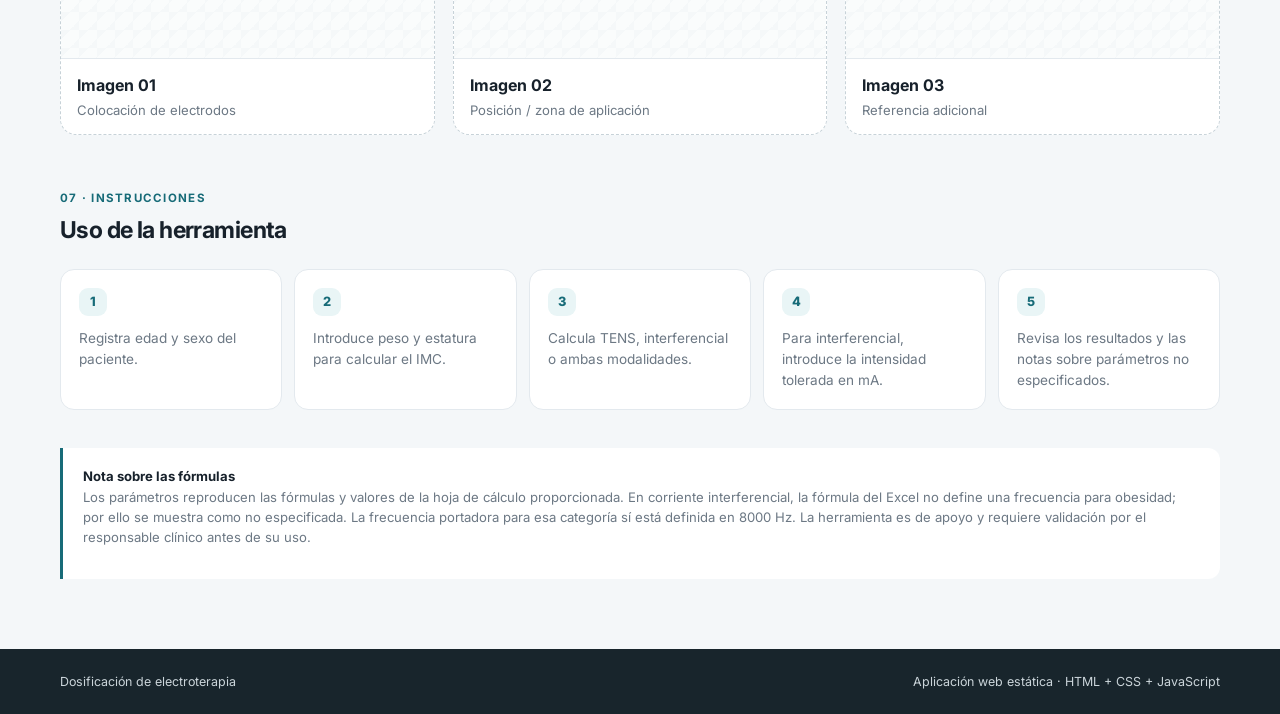
==== commit 81e710f9: "cuarta version" ====
--- a/index.html
+++ b/index.html
@@ -3,8 +3,8 @@
 <head>
   <meta charset="UTF-8">
   <meta name="viewport" content="width=device-width, initial-scale=1.0">
-  <meta name="description" content="Calculadora de dosificación basada en el archivo Excel proporcionado.">
-  <title>Dosificación TENS e Interferenciales</title>
+  <meta name="description" content="Herramienta de apoyo para calcular parámetros de corrientes TENS e interferenciales.">
+  <title>Electroterapia | Dosificación TENS e interferencial</title>
   <link rel="preconnect" href="https://fonts.googleapis.com">
   <link rel="preconnect" href="https://fonts.gstatic.com" crossorigin>
   <link href="https://fonts.googleapis.com/css2?family=Inter:wght@400;500;600;700&display=swap" rel="stylesheet">
@@ -13,355 +13,96 @@
 <body>
   <header class="site-header">
     <div class="container header-inner">
-      <div>
-        <span class="eyebrow">Herramienta de apoyo</span>
-        <h1>Dosificación TENS e interferenciales</h1>
-      </div>
-      <div class="brand-mark" aria-hidden="true">TENS</div>
+      <div><span class="eyebrow">Herramienta de apoyo · Fisioterapia</span><h1>Dosificación de electroterapia</h1><p class="header-subtitle">Corrientes TENS e interferenciales</p></div>
+      <div class="brand-mark" aria-hidden="true">eTENS</div>
     </div>
   </header>
-
   <main class="container main-content">
     <section class="intro-card">
-      <div>
-        <span class="section-kicker">Antes de comenzar</span>
-        <h2>Introduce los datos</h2>
-        <p>
-          Completa los datos del paciente, registra signos y síntomas y consulta las herramientas de orientación. Todo se procesa localmente en tu navegador y no se guarda al iniciar un nuevo registro.
-        </p>
-      </div>
+      <div><span class="section-kicker">Plataforma de apoyo terapéutico</span><h2>Evaluación y parámetros de dosificación</h2><p>Registra la información del paciente y calcula los parámetros de las dos modalidades de corriente. Los cálculos se realizan localmente en el navegador; los datos no se almacenan.</p></div>
       <div class="formula-chip">IMC = peso / estatura²</div>
     </section>
 
-    <section class="calculator-grid">
+    <section class="calculator-grid" id="patientSection">
       <div class="panel form-panel">
-        <div class="panel-heading">
-          <div>
-            <span class="section-kicker">01 · Datos</span>
-            <h2>Información del paciente</h2>
+        <div class="panel-heading"><div><span class="section-kicker">01 · Registro</span><h2>Información del paciente</h2></div></div>
+        <form id="patientForm" novalidate>
+          <div class="form-grid">
+            <label class="field"><span>Edad</span><span class="field-hint">Años</span><input id="age" type="number" min="0" max="120" step="1" placeholder="Ej. 22" required><small class="error" id="ageError"></small></label>
+            <label class="field"><span>Sexo</span><span class="field-hint">M / F</span><select id="sex" required><option value="">Seleccionar</option><option value="femenino">Femenino</option><option value="masculino">Masculino</option></select><small class="error" id="sexError"></small></label>
+            <label class="field"><span>Peso</span><span class="field-hint">Kilogramos</span><input id="weight" type="number" min="1" max="500" step="0.1" placeholder="Ej. 68" required><small class="error" id="weightError"></small></label>
+            <label class="field"><span>Estatura</span><span class="field-hint">Metros</span><input id="height" type="number" min="0.5" max="2.5" step="0.01" placeholder="Ej. 1.70" required><small class="error" id="heightError"></small></label>
           </div>
-        </div>
-
-        <form id="calculatorForm" novalidate>
-          <div class="form-grid">
-            <label class="field">
-              <span>Edad</span>
-              <span class="field-hint">Años</span>
-              <input id="age" name="age" type="number" min="0" max="120" step="1" placeholder="Ej. 22" required>
-              <small class="error" id="ageError"></small>
-            </label>
-
-            <label class="field">
-              <span>Sexo</span>
-              <span class="field-hint">M / F</span>
-              <select id="sex" name="sex" required>
-                <option value="">Seleccionar</option>
-                <option value="femenino">Femenino</option>
-                <option value="masculino">Masculino</option>
-              </select>
-              <small class="error" id="sexError"></small>
-            </label>
-
-            <label class="field">
-              <span>Peso</span>
-              <span class="field-hint">Kilogramos</span>
-              <input id="weight" name="weight" type="number" min="1" max="500" step="0.1" placeholder="Ej. 48" required>
-              <small class="error" id="weightError"></small>
-            </label>
-
-            <label class="field">
-              <span>Estatura</span>
-              <span class="field-hint">Metros</span>
-              <input id="height" name="height" type="number" min="0.5" max="2.5" step="0.01" placeholder="Ej. 1.50" required>
-              <small class="error" id="heightError"></small>
-            </label>
+          <div class="form-grid patient-notes-grid">
+            <label class="field field-full"><span>Signos observados</span><span class="field-hint">Ej. inflamación visible, enrojecimiento o limitación observable</span><textarea id="patientSigns" rows="2" placeholder="Anota los signos observados (opcional)"></textarea></label>
+            <label class="field field-full"><span>Síntomas referidos</span><span class="field-hint">Ej. dolor, rigidez, hormigueo o debilidad</span><textarea id="patientSymptoms" rows="2" placeholder="Describe los síntomas (opcional)"></textarea></label>
+            <label class="field field-full"><span>Observaciones adicionales</span><textarea id="patientNotes" rows="2" placeholder="Contexto relevante (opcional)"></textarea></label>
           </div>
-
-          <div class="form-grid patient-notes-grid">
-            <label class="field field-full">
-              <span>Signos observados</span>
-              <span class="field-hint">Ej. inflamación visible, enrojecimiento o limitación observable</span>
-              <textarea id="patientSigns" name="patientSigns" rows="3" placeholder="Anota los signos observados (opcional)"></textarea>
-            </label>
-            <label class="field field-full">
-              <span>Síntomas referidos</span>
-              <span class="field-hint">Ej. dolor, rigidez, hormigueo o debilidad</span>
-              <textarea id="patientSymptoms" name="patientSymptoms" rows="3" placeholder="Describe los síntomas que refiere la persona (opcional)"></textarea>
-            </label>
-            <label class="field field-full">
-              <span>Observaciones adicionales</span>
-              <textarea id="patientNotes" name="patientNotes" rows="2" placeholder="Contexto relevante (opcional)"></textarea>
-            </label>
-          </div>
-
-          <div class="form-actions">
-            <button class="btn btn-primary" type="submit">Calcular dosificación</button>
-            <button class="btn btn-secondary" type="button" id="clearBtn">Nuevo registro / Limpiar</button>
-          </div>
+          <div class="form-actions"><button class="btn btn-primary" type="submit">Calcular ambas modalidades</button><button class="btn btn-secondary" type="button" id="clearBtn">Nuevo registro / Limpiar</button></div>
         </form>
-
-        <div class="note-box">
-          <strong>Importante:</strong>
-          <span>Edad y sexo se solicitan porque forman parte del formulario original. En las fórmulas actuales del Excel, los valores de dosificación dependen del IMC; edad y sexo no intervienen directamente en esas fórmulas.</span>
-        </div>
+        <div class="note-box"><strong>Nota:</strong><span>Edad y sexo se registran como datos generales. Las fórmulas del Excel determinan los parámetros principalmente a partir del IMC.</span></div>
       </div>
-
-      <aside class="panel summary-panel" id="summaryPanel">
-        <div class="panel-heading">
-          <div>
-            <span class="section-kicker">02 · Resultado</span>
-            <h2>Resumen</h2>
-          </div>
-          <span class="status-dot" id="statusDot"></span>
-        </div>
-
-        <div class="empty-state" id="emptyState">
-          <div class="empty-icon">+</div>
-          <h3>Aún no hay resultados</h3>
-          <p>Completa los datos y pulsa <strong>Calcular dosificación</strong>.</p>
-        </div>
-
-        <div class="summary-content hidden" id="summaryContent">
-          <div class="bmi-card">
-            <span>IMC</span>
-            <strong id="bmiValue">—</strong>
-            <span class="classification" id="classification">—</span>
-          </div>
-
-          <div class="summary-list">
-            <div><span>Frecuencia</span><strong id="summaryFrequency">—</strong></div>
-            <div><span>Intensidad</span><strong id="summaryIntensity">—</strong></div>
-            <div><span>Duración del pulso</span><strong id="summaryPulse">—</strong></div>
-            <div><span>Duración de sesión</span><strong id="summaryDuration">—</strong></div>
-            <div><span>Sesiones sugeridas</span><strong id="summarySessions">—</strong></div>
-          </div>
-        </div>
+      <aside class="panel summary-panel">
+        <div class="panel-heading"><div><span class="section-kicker">02 · Datos calculados</span><h2>Resumen del paciente</h2></div><span class="status-dot" id="statusDot"></span></div>
+        <div class="empty-state" id="emptyState"><div class="empty-icon">+</div><h3>Esperando información</h3><p>Completa los datos del paciente para calcular las modalidades.</p></div>
+        <div class="summary-content hidden" id="summaryContent"><div class="bmi-card"><span>Índice de masa corporal</span><strong id="bmiValue">—</strong><span class="classification" id="classification">—</span></div><div class="summary-list"><div><span>Edad</span><strong id="summaryAge">—</strong></div><div><span>Sexo</span><strong id="summarySex">—</strong></div><div><span>Peso</span><strong id="summaryWeight">—</strong></div><div><span>Estatura</span><strong id="summaryHeight">—</strong></div></div></div>
       </aside>
     </section>
 
-    <section class="results-section hidden" id="resultsSection">
-      <div class="section-header">
-        <div>
-          <span class="section-kicker">03 · Dosificación</span>
-          <h2>Resultados completos</h2>
-          <p>Valores obtenidos directamente de las reglas del Excel.</p>
-        </div>
+    <section class="modality-section" id="tensSection">
+      <div class="section-header"><div><span class="section-kicker">03 · Modalidad 01</span><h2>Corriente TENS</h2><p>Parámetros calculados de acuerdo con los rangos de IMC definidos en el Excel.</p></div><span class="modality-icon" aria-hidden="true">TENS</span></div>
+      <div class="panel modality-panel">
+        <div class="modality-intro"><div><h3>Dosificación TENS</h3><p>La intensidad y los demás parámetros se obtienen de la clasificación de IMC.</p></div><button class="btn btn-primary" type="button" id="calculateTensBtn">Calcular TENS</button></div>
+        <div class="empty-inline" id="tensEmpty">Completa la información del paciente y calcula esta modalidad.</div>
+        <div class="hidden" id="tensResults"><div class="results-grid">
+          <article class="result-card"><span class="result-label">E1 · IMC</span><strong id="tensBmi">—</strong><small>kg/m²</small></article>
+          <article class="result-card"><span class="result-label">Clasificación</span><strong id="tensClass">—</strong></article>
+          <article class="result-card"><span class="result-label">Frecuencia</span><strong id="tensFrequency">—</strong><small>Hz</small></article>
+          <article class="result-card"><span class="result-label">Duración del pulso</span><strong id="tensPulse">—</strong><small>µs</small></article>
+          <article class="result-card"><span class="result-label">Intensidad</span><strong id="tensIntensity">—</strong><small>mA</small></article>
+          <article class="result-card"><span class="result-label">Duración de sesión</span><strong id="tensDuration">—</strong><small>minutos</small></article>
+          <article class="result-card"><span class="result-label">Sesiones sugeridas</span><strong id="tensSessions">—</strong><small>sesiones</small></article>
+          <article class="result-card"><span class="result-label">M1 · Resultado de intensidad</span><strong id="tensM1">—</strong><small>mA</small></article>
+        </div><div class="recommendation-card"><div class="recommendation-icon">i</div><div><span class="result-label">Recomendación del Excel</span><p id="tensRecommendation">—</p></div></div></div>
       </div>
+    </section>
 
-      <div class="results-grid">
-        <article class="result-card">
-          <span class="result-label">E1 · IMC</span>
-          <strong id="resultBmi">—</strong>
-          <small>kg/m²</small>
-        </article>
-        <article class="result-card">
-          <span class="result-label">Clasificación</span>
-          <strong id="resultClassification">—</strong>
-        </article>
-        <article class="result-card">
-          <span class="result-label">Frecuencia</span>
-          <strong id="resultFrequency">—</strong>
-          <small>Hz</small>
-        </article>
-        <article class="result-card">
-          <span class="result-label">Duración del pulso</span>
-          <strong id="resultPulse">—</strong>
-          <small>µs</small>
-        </article>
-        <article class="result-card">
-          <span class="result-label">Intensidad</span>
-          <strong id="resultIntensity">—</strong>
-          <small>mA</small>
-        </article>
-        <article class="result-card">
-          <span class="result-label">Duración de sesión</span>
-          <strong id="resultDuration">—</strong>
-          <small>minutos</small>
-        </article>
-        <article class="result-card">
-          <span class="result-label">Frecuencia de sesiones</span>
-          <strong id="resultSessions">—</strong>
-          <small>sesiones sugeridas</small>
-        </article>
-        <article class="result-card">
-          <span class="result-label">M1 · Resultado de intensidad</span>
-          <strong id="resultM1">—</strong>
-          <small>mA</small>
-        </article>
-      </div>
-
-      <div class="recommendation-card">
-        <div class="recommendation-icon">i</div>
-        <div>
-          <span class="result-label">Recomendación del Excel</span>
-          <p id="recommendation">—</p>
-        </div>
+    <section class="modality-section" id="interferentialSection">
+      <div class="section-header"><div><span class="section-kicker">04 · Modalidad 02</span><h2>Corriente interferencial</h2><p>Frecuencia, frecuencia portadora y duración de acuerdo con la fórmula del Excel. La intensidad se introduce según la tolerancia del paciente.</p></div><span class="modality-icon interferential-icon" aria-hidden="true">IF</span></div>
+      <div class="panel modality-panel">
+        <div class="modality-intro"><div><h3>Dosificación interferencial</h3><p>Introduce la intensidad tolerada por el paciente antes de calcular.</p></div></div>
+        <form id="interferentialForm" novalidate>
+          <div class="form-grid interferential-input-grid">
+            <label class="field"><span>Intensidad tolerada</span><span class="field-hint">mA · Campo manual</span><input id="interferentialIntensity" type="number" min="0.1" max="100" step="0.1" placeholder="Ej. 8" required><small class="error" id="interferentialIntensityError"></small></label>
+          </div>
+          <div class="form-actions"><button class="btn btn-primary" type="submit">Calcular interferencial</button><button class="btn btn-secondary" type="button" id="clearInterferentialBtn">Limpiar intensidad</button></div>
+        </form>
+        <div class="empty-inline" id="interferentialEmpty">Completa la información del paciente y la intensidad tolerada para calcular esta modalidad.</div>
+        <div class="hidden" id="interferentialResults"><div class="results-grid">
+          <article class="result-card"><span class="result-label">E1 · IMC</span><strong id="ifBmi">—</strong><small>kg/m²</small></article>
+          <article class="result-card"><span class="result-label">Clasificación</span><strong id="ifClass">—</strong></article>
+          <article class="result-card"><span class="result-label">Frecuencia</span><strong id="ifFrequency">—</strong><small>Hz</small></article>
+          <article class="result-card"><span class="result-label">Frecuencia portadora</span><strong id="ifCarrier">—</strong><small>Hz</small></article>
+          <article class="result-card"><span class="result-label">Intensidad tolerada</span><strong id="ifIntensity">—</strong><small>mA</small></article>
+          <article class="result-card"><span class="result-label">Duración de sesión</span><strong id="ifDuration">—</strong><small>minutos</small></article>
+          <article class="result-card"><span class="result-label">Sesiones sugeridas</span><strong id="ifSessions">—</strong><small>sesiones</small></article>
+          <article class="result-card"><span class="result-label">M1 · Resultado de intensidad</span><strong id="ifM1">—</strong><small>mA</small></article>
+        </div><div class="recommendation-card"><div class="recommendation-icon">i</div><div><span class="result-label">Recomendación del Excel</span><p id="ifRecommendation">—</p></div></div><p class="formula-explanation" id="ifFrequencyNote"></p></div>
       </div>
     </section>
 
     <section class="diagnosis-section" id="symptomGuideSection">
-      <div class="section-header">
-        <div>
-          <span class="section-kicker">04 · Orientación</span>
-          <h2>Orientación guiada por síntomas</h2>
-          <p>Selecciona una zona y responde las preguntas. El sistema compara coincidencias con un catálogo editable; no confirma enfermedades.</p>
-        </div>
-      </div>
-      <div class="panel diagnosis-panel">
-        <div class="form-grid">
-          <label class="field field-full" for="bodyZone">
-            <span>¿En qué zona se presentan las molestias?</span>
-            <select id="bodyZone">
-              <option value="">Seleccionar zona</option>
-              <option value="codo">Codo</option>
-              <option value="cuello">Cuello</option>
-              <option value="pulgar">Pulgar / muñeca</option>
-              <option value="espalda">Espalda baja</option>
-            </select>
-          </label>
-        </div>
-        <div id="guidedQuestions" class="guided-questions hidden" aria-live="polite"></div>
-        <div class="form-actions">
-          <button class="btn btn-primary" type="button" id="compareSymptomsBtn">Comparar síntomas</button>
-          <button class="btn btn-secondary" type="button" id="clearDiagnosisBtn">Limpiar orientación</button>
-        </div>
-        <div id="diagnosisResults" class="diagnosis-results hidden" aria-live="polite"></div>
-        <div class="note-box">
-          <strong>Importante:</strong>
-          <span>La coincidencia de síntomas no es un diagnóstico ni sustituye una valoración profesional. El catálogo inicial es demostrativo y debe ser revisado por personal clínico antes de usarlo en un contexto real.</span>
-        </div>
-      </div>
+      <div class="section-header"><div><span class="section-kicker">05 · Orientación complementaria</span><h2>Orientación guiada por síntomas</h2><p>Selecciona una zona corporal y marca los síntomas presentes. Las coincidencias son orientativas y no constituyen un diagnóstico.</p></div></div>
+      <div class="panel diagnosis-panel"><div class="form-grid"><label class="field field-full"><span>¿En qué zona se presentan las molestias?</span><select id="bodyZone"><option value="">Seleccionar zona</option><option value="codo">Codo</option><option value="cuello">Cuello</option><option value="pulgar">Pulgar / muñeca</option><option value="espalda">Espalda baja</option></select></label></div><div id="guidedQuestions" class="guided-questions hidden" aria-live="polite"></div><div class="form-actions"><button class="btn btn-primary" type="button" id="compareSymptomsBtn">Comparar síntomas</button><button class="btn btn-secondary" type="button" id="clearDiagnosisBtn">Limpiar orientación</button></div><div id="diagnosisResults" class="diagnosis-results hidden" aria-live="polite"></div><div class="note-box"><strong>Importante:</strong><span>La coincidencia de síntomas no confirma enfermedades ni sustituye una valoración profesional. El catálogo debe validarse por personal clínico.</span></div></div>
     </section>
 
-    <section class="amf-section" id="amfSection">
-      <div class="section-header">
-        <div>
-          <span class="section-kicker">05 · Dosificación + AMF</span>
-          <h2>Información del paciente y frecuencia de amplitud modulada</h2>
-          <p>Este formulario repite los datos del paciente y los cálculos de dosificación, e incorpora las dos frecuencias para calcular la AMF.</p>
-        </div>
-      </div>
-      <div class="panel amf-panel">
-        <div class="panel-heading">
-          <div><span class="section-kicker">Datos para este cálculo</span><h2>Información del paciente</h2></div>
-        </div>
-        <form id="amfCalculatorForm" novalidate>
-          <div class="form-grid">
-            <label class="field"><span>Edad</span><span class="field-hint">Años</span><input id="amfAge" type="number" min="0" max="120" step="1" placeholder="Ej. 22" required><small class="error" id="amfAgeError"></small></label>
-            <label class="field"><span>Sexo</span><span class="field-hint">M / F</span><select id="amfSex" required><option value="">Seleccionar</option><option value="femenino">Femenino</option><option value="masculino">Masculino</option></select><small class="error" id="amfSexError"></small></label>
-            <label class="field"><span>Peso</span><span class="field-hint">Kilogramos</span><input id="amfWeight" type="number" min="1" max="500" step="0.1" placeholder="Ej. 48" required><small class="error" id="amfWeightError"></small></label>
-            <label class="field"><span>Estatura</span><span class="field-hint">Metros</span><input id="amfHeight" type="number" min="0.5" max="2.5" step="0.01" placeholder="Ej. 1.50" required><small class="error" id="amfHeightError"></small></label>
-          </div>
-          <div class="form-grid patient-notes-grid">
-            <label class="field field-full"><span>Signos observados</span><span class="field-hint">Ej. inflamación visible, enrojecimiento o limitación observable</span><textarea id="amfPatientSigns" rows="3" placeholder="Anota los signos observados (opcional)"></textarea></label>
-            <label class="field field-full"><span>Síntomas referidos</span><span class="field-hint">Ej. dolor, rigidez, hormigueo o debilidad</span><textarea id="amfPatientSymptoms" rows="3" placeholder="Describe los síntomas que refiere la persona (opcional)"></textarea></label>
-            <label class="field field-full"><span>Observaciones adicionales</span><textarea id="amfPatientNotes" rows="2" placeholder="Contexto relevante (opcional)"></textarea></label>
-          </div>
-          <div class="form-grid amf-frequency-grid">
-            <label class="field"><span>Primera frecuencia (f₁)</span><span class="field-hint">Hz</span><input id="frequencyOne" type="number" min="0" step="any" placeholder="Ej. 4000" required><small class="error" id="frequencyOneError"></small></label>
-            <label class="field"><span>Segunda frecuencia (f₂)</span><span class="field-hint">Hz</span><input id="frequencyTwo" type="number" min="0" step="any" placeholder="Ej. 4100" required><small class="error" id="frequencyTwoError"></small></label>
-          </div>
-          <div class="form-actions">
-            <button class="btn btn-primary" type="submit">Calcular dosificación y AMF</button>
-            <button class="btn btn-secondary" type="button" id="clearAmfBtn">Limpiar este formulario</button>
-          </div>
-        </form>
-        <div class="note-box"><strong>Importante:</strong><span>Edad y sexo se solicitan como datos del formulario, pero las reglas de dosificación actuales dependen del IMC. La AMF se calcula como la diferencia absoluta entre las dos frecuencias.</span></div>
-      </div>
+    <section class="electrodes-section"><div class="section-header"><div><span class="section-kicker">06 · Material visual</span><h2>Colocación y posición de electrodos</h2><p>Espacio reservado para incorporar imágenes de referencia de la aplicación de electrodos.</p></div></div><div class="image-grid"><figure class="image-placeholder"><div class="placeholder-icon">IMG</div><figcaption><strong>Imagen 01</strong><span>Colocación de electrodos</span></figcaption></figure><figure class="image-placeholder"><div class="placeholder-icon">IMG</div><figcaption><strong>Imagen 02</strong><span>Posición / zona de aplicación</span></figcaption></figure><figure class="image-placeholder"><div class="placeholder-icon">IMG</div><figcaption><strong>Imagen 03</strong><span>Referencia adicional</span></figcaption></figure></div></section>
 
-      <section class="results-section hidden" id="amfResultsSection">
-        <div class="section-header"><div><span class="section-kicker">Resultados del cálculo AMF</span><h2>Resultados completos</h2><p>Incluye la dosificación calculada con las mismas reglas del formulario principal y el resultado de AMF.</p></div></div>
-        <div class="results-grid">
-          <article class="result-card"><span class="result-label">IMC</span><strong id="amfResultBmi">—</strong><small>kg/m²</small></article>
-          <article class="result-card"><span class="result-label">Clasificación</span><strong id="amfResultClassification">—</strong></article>
-          <article class="result-card"><span class="result-label">Frecuencia</span><strong id="amfResultFrequency">—</strong><small>Hz</small></article>
-          <article class="result-card"><span class="result-label">Duración del pulso</span><strong id="amfResultPulse">—</strong><small>µs</small></article>
-          <article class="result-card"><span class="result-label">Intensidad</span><strong id="amfResultIntensity">—</strong><small>mA</small></article>
-          <article class="result-card"><span class="result-label">Duración de sesión</span><strong id="amfResultDuration">—</strong><small>minutos</small></article>
-          <article class="result-card"><span class="result-label">Frecuencia de sesiones</span><strong id="amfResultSessions">—</strong><small>sesiones sugeridas</small></article>
-          <article class="result-card"><span class="result-label">M1 · Resultado de intensidad</span><strong id="amfResultM1">—</strong><small>mA</small></article>
-          <article class="result-card"><span class="result-label">Frecuencia 1 (f₁)</span><strong id="amfFrequencyOneResult">—</strong><small>Hz</small></article>
-          <article class="result-card"><span class="result-label">Frecuencia 2 (f₂)</span><strong id="amfFrequencyTwoResult">—</strong><small>Hz</small></article>
-          <article class="result-card"><span class="result-label">AMF</span><strong id="amfValueResult">—</strong><small>Hz · |f₁ − f₂|</small></article>
-        </div>
-        <div class="recommendation-card"><div class="recommendation-icon">i</div><div><span class="result-label">Recomendación del Excel</span><p id="amfRecommendation">—</p></div></div>
-      </section>
-      <p class="formula-explanation"><strong>Fórmula AMF:</strong> AMF = |f₁ − f₂|. Ejemplo: |4100 − 4000| = 100 Hz.</p>
-    </section>
+    <section class="instructions-section"><div class="section-header"><div><span class="section-kicker">07 · Instrucciones</span><h2>Uso de la herramienta</h2></div></div><div class="steps"><div class="step"><span>1</span><p>Registra edad y sexo del paciente.</p></div><div class="step"><span>2</span><p>Introduce peso y estatura para calcular el IMC.</p></div><div class="step"><span>3</span><p>Calcula TENS, interferencial o ambas modalidades.</p></div><div class="step"><span>4</span><p>Para interferencial, introduce la intensidad tolerada en mA.</p></div><div class="step"><span>5</span><p>Revisa los resultados y las notas sobre parámetros no especificados.</p></div></div></section>
 
-    <section class="electrodes-section">
-      <div class="section-header">
-        <div>
-          <span class="section-kicker">06 · Material visual</span>
-          <h2>Colocación y posición de electrodos</h2>
-          <p>Espacio preparado para incorporar posteriormente las imágenes proporcionadas por el responsable del proyecto.</p>
-        </div>
-      </div>
-
-      <div class="image-grid">
-        <figure class="image-placeholder">
-          <div class="placeholder-icon">IMG</div>
-          <figcaption>
-            <strong>Imagen 01</strong>
-            <span>Colocación de electrodos</span>
-          </figcaption>
-        </figure>
-        <figure class="image-placeholder">
-          <div class="placeholder-icon">IMG</div>
-          <figcaption>
-            <strong>Imagen 02</strong>
-            <span>Posición / zona de aplicación</span>
-          </figcaption>
-        </figure>
-        <figure class="image-placeholder">
-          <div class="placeholder-icon">IMG</div>
-          <figcaption>
-            <strong>Imagen 03</strong>
-            <span>Referencia adicional</span>
-          </figcaption>
-        </figure>
-      </div>
-      <!-- holaaaaaaaaaaaaaaaaaaaaaaaa
-      <div class="media-note">
-        Para agregar una imagen, sustituye el bloque visual de cada tarjeta por una etiqueta
-        <code>&lt;img&gt;</code> y coloca los archivos en la carpeta <code>assets/images/</code>.
-      </div>-->
-    </section>
-
-    <section class="instructions-section">
-      <div class="section-header">
-        <div>
-          <span class="section-kicker">07 · Instrucciones</span>
-          <h2>Uso de la herramienta</h2>
-        </div>
-      </div>
-      <div class="steps">
-        <div class="step"><span>1</span><p>Introduce la <strong>edad</strong> en años.</p></div>
-        <div class="step"><span>2</span><p>Selecciona el <strong>sexo</strong>.</p></div>
-        <div class="step"><span>3</span><p>Introduce el <strong>peso</strong> en kilogramos.</p></div>
-        <div class="step"><span>4</span><p>Introduce la <strong>estatura</strong> en metros.</p></div>
-        <div class="step"><span>5</span><p>Presiona <strong>Calcular dosificación</strong> para obtener los resultados.</p></div>
-      </div>
-    </section>
-
-    <section class="source-note">
-      <strong>Nota sobre el cálculo</strong>
-      <p>
-        Esta aplicación reproduce las fórmulas existentes en el archivo Excel proporcionado,
-        sin modificar sus valores de frecuencia, duración, intensidad, sesiones o recomendaciones.
-        Debe validarse el contenido con el responsable clínico antes de utilizarse como herramienta
-        de apoyo en un entorno real.
-      </p>
-    </section>
+    <section class="source-note"><strong>Nota sobre las fórmulas</strong><p>Los parámetros reproducen las fórmulas y valores de la hoja de cálculo proporcionada. En corriente interferencial, la fórmula del Excel no define una frecuencia para obesidad; por ello se muestra como no especificada. La frecuencia portadora para esa categoría sí está definida en 8000 Hz. La herramienta es de apoyo y requiere validación por el responsable clínico antes de su uso.</p></section>
   </main>
-
-  <footer class="site-footer">
-    <div class="container">
-      <span>Dosificación TENS e interferenciales</span>
-      <span>Aplicación web estática · HTML + CSS + JavaScript</span>
-    </div>
-  </footer>
-
+  <footer class="site-footer"><div class="container"><span>Dosificación de electroterapia</span><span>Aplicación web estática · HTML + CSS + JavaScript</span></div></footer>
   <script src="script.js"></script>
 </body>
 </html>
--- a/styles.css
+++ b/styles.css
@@ -536,3 +536,23 @@
 .amf-result strong { display: block; margin-top: 4px; color: var(--primary-dark); font-size: 2rem; }
 .formula-explanation { margin: 16px 0 0; color: var(--muted); font-size: .85rem; }
 @media (max-width: 650px) { .symptom-grid { grid-template-columns: 1fr; } .result-match-head { flex-direction: column; } }
+
+/* Identidad visual de las dos modalidades de electroterapia */
+.header-subtitle { margin: 4px 0 0; color: #d4e5e8; font-size: .92rem; }
+.modality-section { margin-top: 55px; }
+.modality-icon { display: grid; place-items: center; flex: 0 0 auto; width: 62px; height: 62px; border-radius: 18px; background: var(--primary-soft); color: var(--primary-dark); font-size: .95rem; font-weight: 800; letter-spacing: .04em; }
+.interferential-icon { background: #edf2fa; color: #405d88; }
+.modality-panel { padding: 28px; }
+.modality-intro { display: flex; justify-content: space-between; align-items: center; gap: 18px; margin-bottom: 20px; }
+.modality-intro h3 { margin: 0 0 4px; font-size: 1.08rem; }
+.modality-intro p { margin: 0; color: var(--muted); font-size: .88rem; }
+.empty-inline { padding: 22px; border: 1px dashed #cbd8de; border-radius: 14px; color: var(--muted); background: var(--surface-soft); font-size: .9rem; text-align: center; }
+.interferential-input-grid { max-width: 520px; }
+.modality-panel .results-grid { margin-top: 22px; }
+.modality-panel .recommendation-card { margin-top: 18px; }
+.hidden { display: none !important; }
+@media (max-width: 650px) {
+  .modality-panel { padding: 20px; }
+  .modality-intro { align-items: flex-start; flex-direction: column; }
+  .modality-icon { width: 48px; height: 48px; border-radius: 14px; }
+}
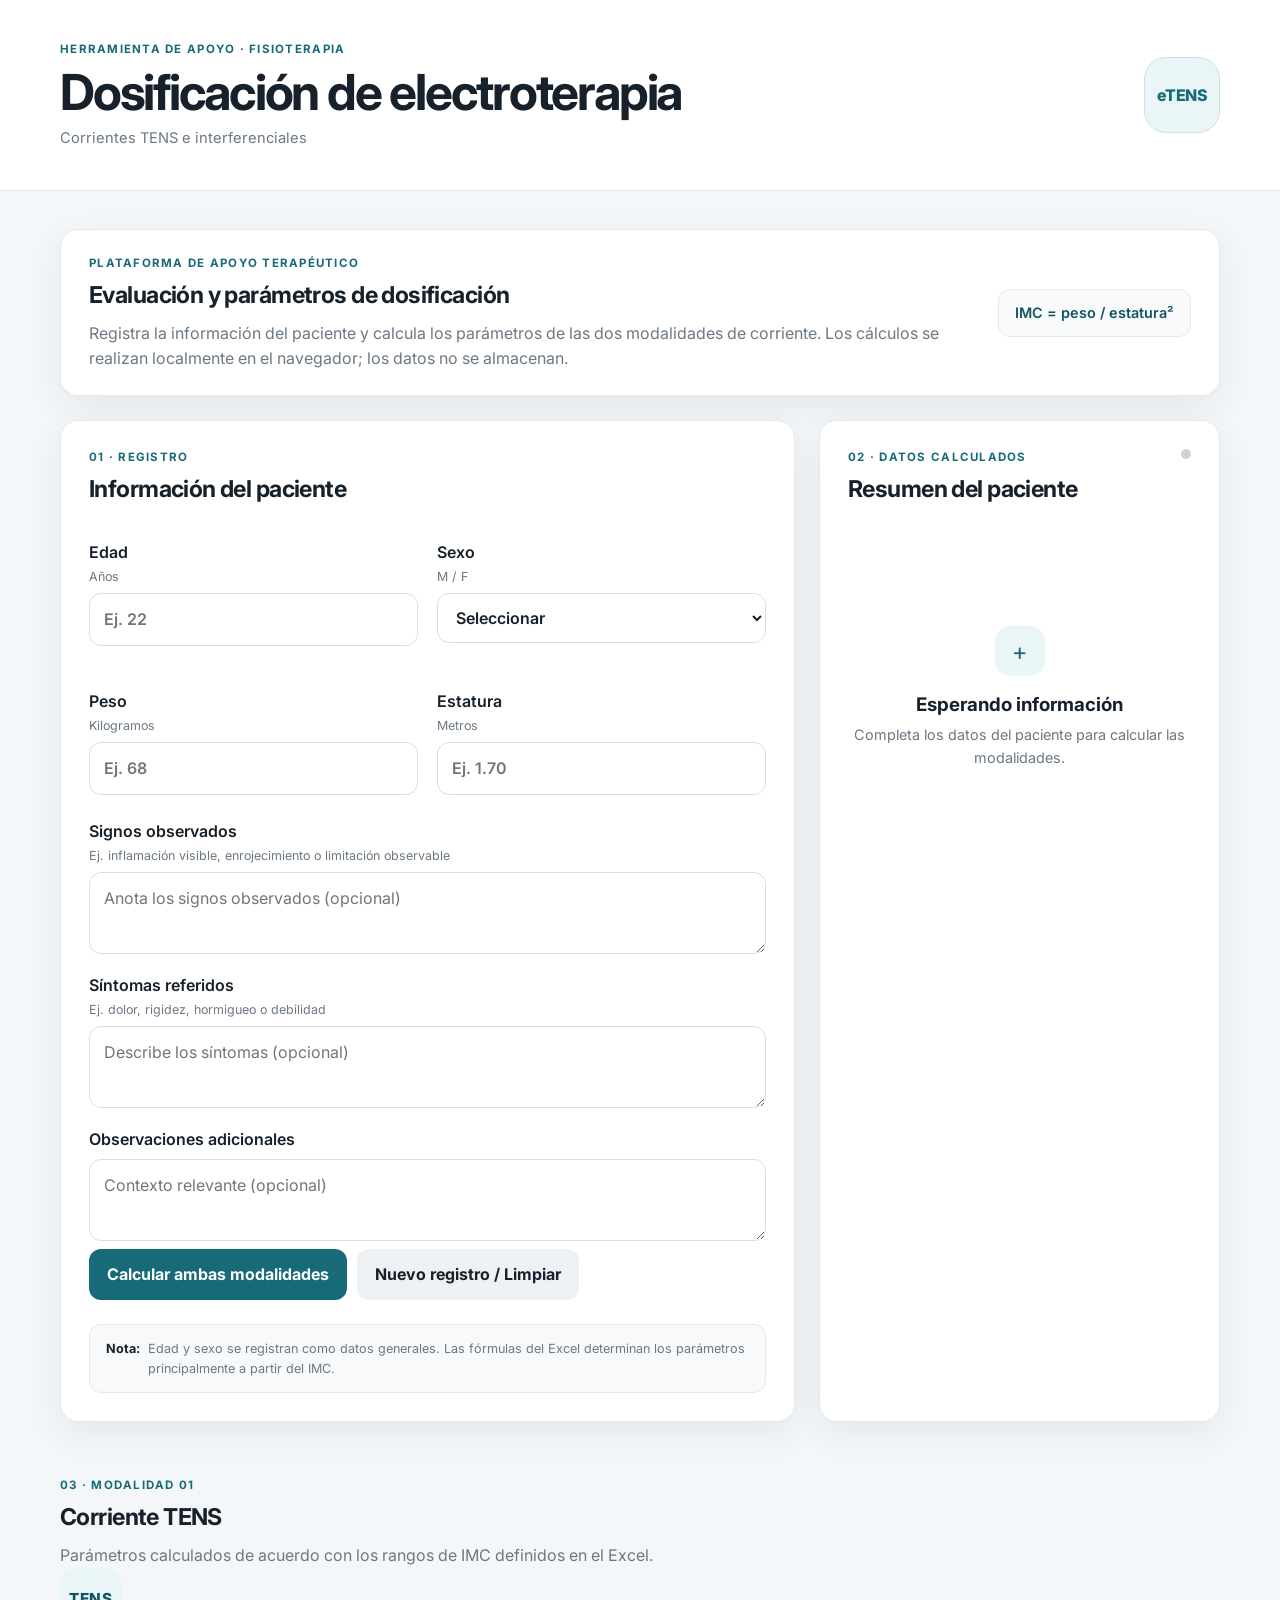
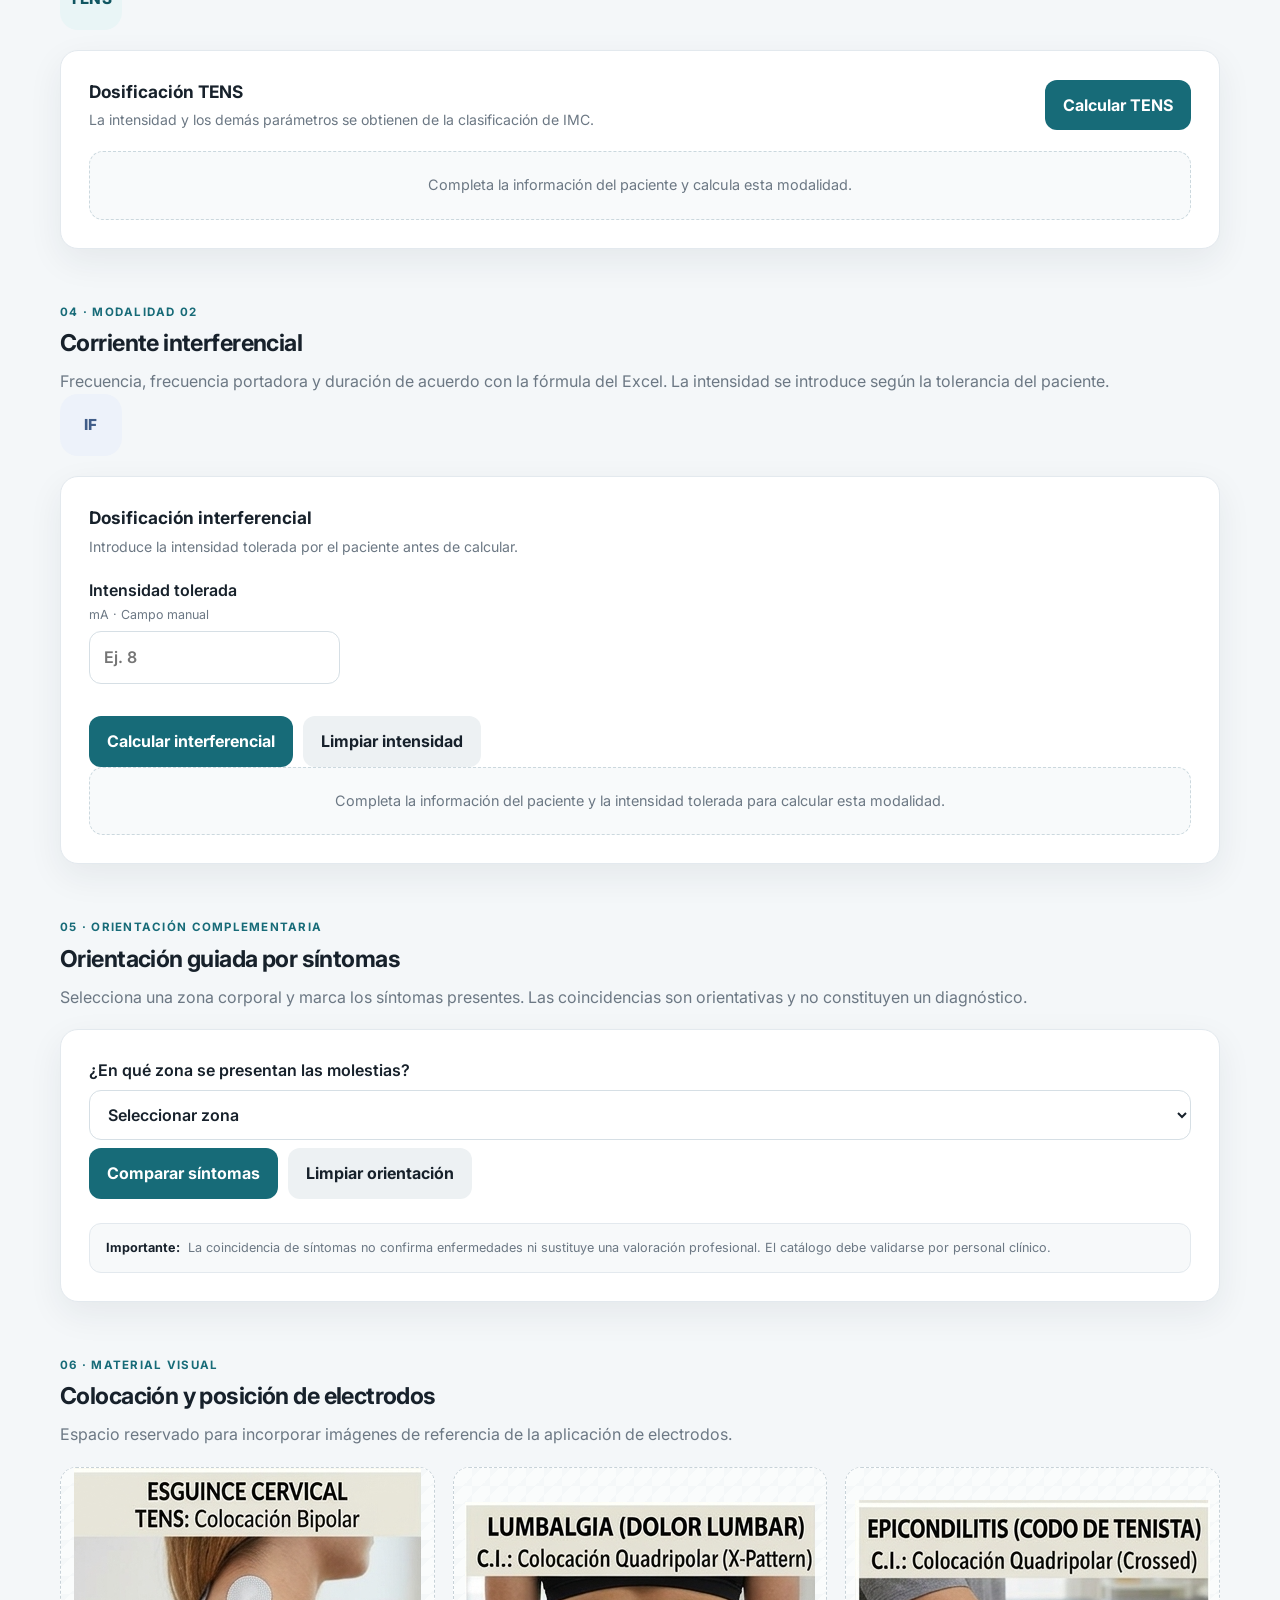
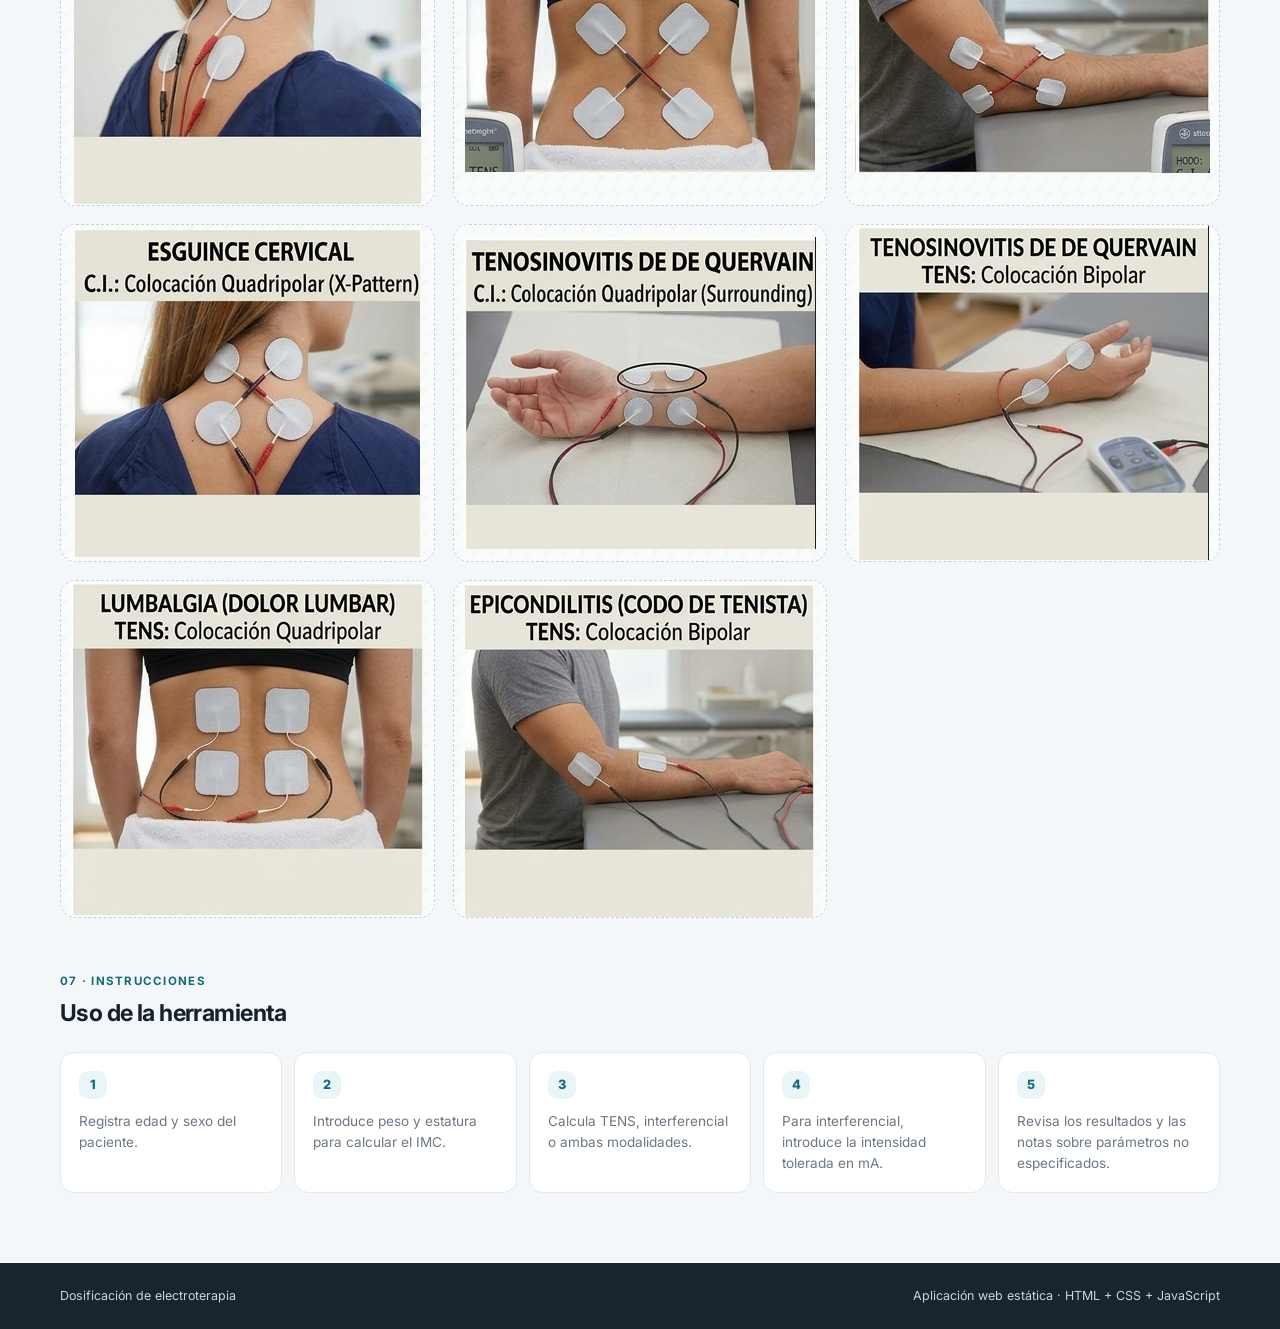
==== commit 33dcb41c: "5ta version" ====
--- a/index.html
+++ b/index.html
@@ -1,108 +1,304 @@
 <!DOCTYPE html>
 <html lang="es">
+
 <head>
   <meta charset="UTF-8">
   <meta name="viewport" content="width=device-width, initial-scale=1.0">
-  <meta name="description" content="Herramienta de apoyo para calcular parámetros de corrientes TENS e interferenciales.">
+  <meta name="description"
+    content="Herramienta de apoyo para calcular parámetros de corrientes TENS e interferenciales.">
   <title>Electroterapia | Dosificación TENS e interferencial</title>
   <link rel="preconnect" href="https://fonts.googleapis.com">
   <link rel="preconnect" href="https://fonts.gstatic.com" crossorigin>
   <link href="https://fonts.googleapis.com/css2?family=Inter:wght@400;500;600;700&display=swap" rel="stylesheet">
   <link rel="stylesheet" href="styles.css">
 </head>
+
 <body>
   <header class="site-header">
     <div class="container header-inner">
-      <div><span class="eyebrow">Herramienta de apoyo · Fisioterapia</span><h1>Dosificación de electroterapia</h1><p class="header-subtitle">Corrientes TENS e interferenciales</p></div>
+      <div><span class="eyebrow">Herramienta de apoyo · Fisioterapia</span>
+        <h1>Dosificación de electroterapia</h1>
+        <p class="header-subtitle">Corrientes TENS e interferenciales</p>
+      </div>
       <div class="brand-mark" aria-hidden="true">eTENS</div>
     </div>
   </header>
   <main class="container main-content">
     <section class="intro-card">
-      <div><span class="section-kicker">Plataforma de apoyo terapéutico</span><h2>Evaluación y parámetros de dosificación</h2><p>Registra la información del paciente y calcula los parámetros de las dos modalidades de corriente. Los cálculos se realizan localmente en el navegador; los datos no se almacenan.</p></div>
+      <div><span class="section-kicker">Plataforma de apoyo terapéutico</span>
+        <h2>Evaluación y parámetros de dosificación</h2>
+        <p>Registra la información del paciente y calcula los parámetros de las dos modalidades de corriente. Los
+          cálculos se realizan localmente en el navegador; los datos no se almacenan.</p>
+      </div>
       <div class="formula-chip">IMC = peso / estatura²</div>
     </section>
 
     <section class="calculator-grid" id="patientSection">
       <div class="panel form-panel">
-        <div class="panel-heading"><div><span class="section-kicker">01 · Registro</span><h2>Información del paciente</h2></div></div>
+        <div class="panel-heading">
+          <div><span class="section-kicker">01 · Registro</span>
+            <h2>Información del paciente</h2>
+          </div>
+        </div>
         <form id="patientForm" novalidate>
           <div class="form-grid">
-            <label class="field"><span>Edad</span><span class="field-hint">Años</span><input id="age" type="number" min="0" max="120" step="1" placeholder="Ej. 22" required><small class="error" id="ageError"></small></label>
-            <label class="field"><span>Sexo</span><span class="field-hint">M / F</span><select id="sex" required><option value="">Seleccionar</option><option value="femenino">Femenino</option><option value="masculino">Masculino</option></select><small class="error" id="sexError"></small></label>
-            <label class="field"><span>Peso</span><span class="field-hint">Kilogramos</span><input id="weight" type="number" min="1" max="500" step="0.1" placeholder="Ej. 68" required><small class="error" id="weightError"></small></label>
-            <label class="field"><span>Estatura</span><span class="field-hint">Metros</span><input id="height" type="number" min="0.5" max="2.5" step="0.01" placeholder="Ej. 1.70" required><small class="error" id="heightError"></small></label>
+            <label class="field"><span>Edad</span><span class="field-hint">Años</span><input id="age" type="number"
+                min="0" max="120" step="1" placeholder="Ej. 22" required><small class="error"
+                id="ageError"></small></label>
+            <label class="field"><span>Sexo</span><span class="field-hint">M / F</span><select id="sex" required>
+                <option value="">Seleccionar</option>
+                <option value="femenino">Femenino</option>
+                <option value="masculino">Masculino</option>
+              </select><small class="error" id="sexError"></small></label>
+            <label class="field"><span>Peso</span><span class="field-hint">Kilogramos</span><input id="weight"
+                type="number" min="1" max="500" step="0.1" placeholder="Ej. 68" required><small class="error"
+                id="weightError"></small></label>
+            <label class="field"><span>Estatura</span><span class="field-hint">Metros</span><input id="height"
+                type="number" min="0.5" max="2.5" step="0.01" placeholder="Ej. 1.70" required><small class="error"
+                id="heightError"></small></label>
           </div>
           <div class="form-grid patient-notes-grid">
-            <label class="field field-full"><span>Signos observados</span><span class="field-hint">Ej. inflamación visible, enrojecimiento o limitación observable</span><textarea id="patientSigns" rows="2" placeholder="Anota los signos observados (opcional)"></textarea></label>
-            <label class="field field-full"><span>Síntomas referidos</span><span class="field-hint">Ej. dolor, rigidez, hormigueo o debilidad</span><textarea id="patientSymptoms" rows="2" placeholder="Describe los síntomas (opcional)"></textarea></label>
-            <label class="field field-full"><span>Observaciones adicionales</span><textarea id="patientNotes" rows="2" placeholder="Contexto relevante (opcional)"></textarea></label>
-          </div>
-          <div class="form-actions"><button class="btn btn-primary" type="submit">Calcular ambas modalidades</button><button class="btn btn-secondary" type="button" id="clearBtn">Nuevo registro / Limpiar</button></div>
+            <label class="field field-full"><span>Signos observados</span><span class="field-hint">Ej. inflamación
+                visible, enrojecimiento o limitación observable</span><textarea id="patientSigns" rows="2"
+                placeholder="Anota los signos observados (opcional)"></textarea></label>
+            <label class="field field-full"><span>Síntomas referidos</span><span class="field-hint">Ej. dolor, rigidez,
+                hormigueo o debilidad</span><textarea id="patientSymptoms" rows="2"
+                placeholder="Describe los síntomas (opcional)"></textarea></label>
+            <label class="field field-full"><span>Observaciones adicionales</span><textarea id="patientNotes" rows="2"
+                placeholder="Contexto relevante (opcional)"></textarea></label>
+          </div>
+          <div class="form-actions"><button class="btn btn-primary" type="submit">Calcular ambas
+              modalidades</button><button class="btn btn-secondary" type="button" id="clearBtn">Nuevo registro /
+              Limpiar</button></div>
         </form>
-        <div class="note-box"><strong>Nota:</strong><span>Edad y sexo se registran como datos generales. Las fórmulas del Excel determinan los parámetros principalmente a partir del IMC.</span></div>
+        <div class="note-box"><strong>Nota:</strong><span>Edad y sexo se registran como datos generales. Las fórmulas
+            del Excel determinan los parámetros principalmente a partir del IMC.</span></div>
       </div>
       <aside class="panel summary-panel">
-        <div class="panel-heading"><div><span class="section-kicker">02 · Datos calculados</span><h2>Resumen del paciente</h2></div><span class="status-dot" id="statusDot"></span></div>
-        <div class="empty-state" id="emptyState"><div class="empty-icon">+</div><h3>Esperando información</h3><p>Completa los datos del paciente para calcular las modalidades.</p></div>
-        <div class="summary-content hidden" id="summaryContent"><div class="bmi-card"><span>Índice de masa corporal</span><strong id="bmiValue">—</strong><span class="classification" id="classification">—</span></div><div class="summary-list"><div><span>Edad</span><strong id="summaryAge">—</strong></div><div><span>Sexo</span><strong id="summarySex">—</strong></div><div><span>Peso</span><strong id="summaryWeight">—</strong></div><div><span>Estatura</span><strong id="summaryHeight">—</strong></div></div></div>
+        <div class="panel-heading">
+          <div><span class="section-kicker">02 · Datos calculados</span>
+            <h2>Resumen del paciente</h2>
+          </div><span class="status-dot" id="statusDot"></span>
+        </div>
+        <div class="empty-state" id="emptyState">
+          <div class="empty-icon">+</div>
+          <h3>Esperando información</h3>
+          <p>Completa los datos del paciente para calcular las modalidades.</p>
+        </div>
+        <div class="summary-content hidden" id="summaryContent">
+          <div class="bmi-card"><span>Índice de masa corporal</span><strong id="bmiValue">—</strong><span
+              class="classification" id="classification">—</span></div>
+          <div class="summary-list">
+            <div><span>Edad</span><strong id="summaryAge">—</strong></div>
+            <div><span>Sexo</span><strong id="summarySex">—</strong></div>
+            <div><span>Peso</span><strong id="summaryWeight">—</strong></div>
+            <div><span>Estatura</span><strong id="summaryHeight">—</strong></div>
+          </div>
+        </div>
       </aside>
     </section>
 
     <section class="modality-section" id="tensSection">
-      <div class="section-header"><div><span class="section-kicker">03 · Modalidad 01</span><h2>Corriente TENS</h2><p>Parámetros calculados de acuerdo con los rangos de IMC definidos en el Excel.</p></div><span class="modality-icon" aria-hidden="true">TENS</span></div>
+      <div class="section-header">
+        <div><span class="section-kicker">03 · Modalidad 01</span>
+          <h2>Corriente TENS</h2>
+          <p>Parámetros calculados de acuerdo con los rangos de IMC definidos en el Excel.</p>
+        </div><span class="modality-icon" aria-hidden="true">TENS</span>
+      </div>
       <div class="panel modality-panel">
-        <div class="modality-intro"><div><h3>Dosificación TENS</h3><p>La intensidad y los demás parámetros se obtienen de la clasificación de IMC.</p></div><button class="btn btn-primary" type="button" id="calculateTensBtn">Calcular TENS</button></div>
+        <div class="modality-intro">
+          <div>
+            <h3>Dosificación TENS</h3>
+            <p>La intensidad y los demás parámetros se obtienen de la clasificación de IMC.</p>
+          </div><button class="btn btn-primary" type="button" id="calculateTensBtn">Calcular TENS</button>
+        </div>
         <div class="empty-inline" id="tensEmpty">Completa la información del paciente y calcula esta modalidad.</div>
-        <div class="hidden" id="tensResults"><div class="results-grid">
-          <article class="result-card"><span class="result-label">E1 · IMC</span><strong id="tensBmi">—</strong><small>kg/m²</small></article>
-          <article class="result-card"><span class="result-label">Clasificación</span><strong id="tensClass">—</strong></article>
-          <article class="result-card"><span class="result-label">Frecuencia</span><strong id="tensFrequency">—</strong><small>Hz</small></article>
-          <article class="result-card"><span class="result-label">Duración del pulso</span><strong id="tensPulse">—</strong><small>µs</small></article>
-          <article class="result-card"><span class="result-label">Intensidad</span><strong id="tensIntensity">—</strong><small>mA</small></article>
-          <article class="result-card"><span class="result-label">Duración de sesión</span><strong id="tensDuration">—</strong><small>minutos</small></article>
-          <article class="result-card"><span class="result-label">Sesiones sugeridas</span><strong id="tensSessions">—</strong><small>sesiones</small></article>
-          <article class="result-card"><span class="result-label">M1 · Resultado de intensidad</span><strong id="tensM1">—</strong><small>mA</small></article>
-        </div><div class="recommendation-card"><div class="recommendation-icon">i</div><div><span class="result-label">Recomendación del Excel</span><p id="tensRecommendation">—</p></div></div></div>
+        <div class="hidden" id="tensResults">
+          <div class="results-grid">
+            <article class="result-card"><span class="result-label">E1 · IMC</span><strong
+                id="tensBmi">—</strong><small>kg/m²</small></article>
+            <article class="result-card"><span class="result-label">Clasificación</span><strong
+                id="tensClass">—</strong></article>
+            <article class="result-card"><span class="result-label">Frecuencia</span><strong
+                id="tensFrequency">—</strong><small>Hz</small></article>
+            <article class="result-card"><span class="result-label">Duración del pulso</span><strong
+                id="tensPulse">—</strong><small>µs</small></article>
+            <article class="result-card"><span class="result-label">Intensidad</span><strong
+                id="tensIntensity">—</strong><small>mA</small></article>
+            <article class="result-card"><span class="result-label">Duración de sesión</span><strong
+                id="tensDuration">—</strong><small>minutos</small></article>
+            <article class="result-card"><span class="result-label">Sesiones sugeridas</span><strong
+                id="tensSessions">—</strong><small>sesiones</small></article>
+            <article class="result-card"><span class="result-label">M1 · Resultado de intensidad</span><strong
+                id="tensM1">—</strong><small>mA</small></article>
+          </div>
+          <div class="recommendation-card">
+            <div class="recommendation-icon">i</div>
+            <div><span class="result-label">Recomendación del Excel</span>
+              <p id="tensRecommendation">—</p>
+            </div>
+          </div>
+        </div>
       </div>
     </section>
 
     <section class="modality-section" id="interferentialSection">
-      <div class="section-header"><div><span class="section-kicker">04 · Modalidad 02</span><h2>Corriente interferencial</h2><p>Frecuencia, frecuencia portadora y duración de acuerdo con la fórmula del Excel. La intensidad se introduce según la tolerancia del paciente.</p></div><span class="modality-icon interferential-icon" aria-hidden="true">IF</span></div>
+      <div class="section-header">
+        <div><span class="section-kicker">04 · Modalidad 02</span>
+          <h2>Corriente interferencial</h2>
+          <p>Frecuencia, frecuencia portadora y duración de acuerdo con la fórmula del Excel. La intensidad se introduce
+            según la tolerancia del paciente.</p>
+        </div><span class="modality-icon interferential-icon" aria-hidden="true">IF</span>
+      </div>
       <div class="panel modality-panel">
-        <div class="modality-intro"><div><h3>Dosificación interferencial</h3><p>Introduce la intensidad tolerada por el paciente antes de calcular.</p></div></div>
+        <div class="modality-intro">
+          <div>
+            <h3>Dosificación interferencial</h3>
+            <p>Introduce la intensidad tolerada por el paciente antes de calcular.</p>
+          </div>
+        </div>
         <form id="interferentialForm" novalidate>
           <div class="form-grid interferential-input-grid">
-            <label class="field"><span>Intensidad tolerada</span><span class="field-hint">mA · Campo manual</span><input id="interferentialIntensity" type="number" min="0.1" max="100" step="0.1" placeholder="Ej. 8" required><small class="error" id="interferentialIntensityError"></small></label>
-          </div>
-          <div class="form-actions"><button class="btn btn-primary" type="submit">Calcular interferencial</button><button class="btn btn-secondary" type="button" id="clearInterferentialBtn">Limpiar intensidad</button></div>
+            <label class="field"><span>Intensidad tolerada</span><span class="field-hint">mA · Campo manual</span><input
+                id="interferentialIntensity" type="number" min="0.1" max="100" step="0.1" placeholder="Ej. 8"
+                required><small class="error" id="interferentialIntensityError"></small></label>
+          </div>
+          <div class="form-actions"><button class="btn btn-primary" type="submit">Calcular
+              interferencial</button><button class="btn btn-secondary" type="button" id="clearInterferentialBtn">Limpiar
+              intensidad</button></div>
         </form>
-        <div class="empty-inline" id="interferentialEmpty">Completa la información del paciente y la intensidad tolerada para calcular esta modalidad.</div>
-        <div class="hidden" id="interferentialResults"><div class="results-grid">
-          <article class="result-card"><span class="result-label">E1 · IMC</span><strong id="ifBmi">—</strong><small>kg/m²</small></article>
-          <article class="result-card"><span class="result-label">Clasificación</span><strong id="ifClass">—</strong></article>
-          <article class="result-card"><span class="result-label">Frecuencia</span><strong id="ifFrequency">—</strong><small>Hz</small></article>
-          <article class="result-card"><span class="result-label">Frecuencia portadora</span><strong id="ifCarrier">—</strong><small>Hz</small></article>
-          <article class="result-card"><span class="result-label">Intensidad tolerada</span><strong id="ifIntensity">—</strong><small>mA</small></article>
-          <article class="result-card"><span class="result-label">Duración de sesión</span><strong id="ifDuration">—</strong><small>minutos</small></article>
-          <article class="result-card"><span class="result-label">Sesiones sugeridas</span><strong id="ifSessions">—</strong><small>sesiones</small></article>
-          <article class="result-card"><span class="result-label">M1 · Resultado de intensidad</span><strong id="ifM1">—</strong><small>mA</small></article>
-        </div><div class="recommendation-card"><div class="recommendation-icon">i</div><div><span class="result-label">Recomendación del Excel</span><p id="ifRecommendation">—</p></div></div><p class="formula-explanation" id="ifFrequencyNote"></p></div>
+        <div class="empty-inline" id="interferentialEmpty">Completa la información del paciente y la intensidad tolerada
+          para calcular esta modalidad.</div>
+        <div class="hidden" id="interferentialResults">
+          <div class="results-grid">
+            <article class="result-card"><span class="result-label">E1 · IMC</span><strong
+                id="ifBmi">—</strong><small>kg/m²</small></article>
+            <article class="result-card"><span class="result-label">Clasificación</span><strong id="ifClass">—</strong>
+            </article>
+            <article class="result-card"><span class="result-label">Frecuencia</span><strong
+                id="ifFrequency">—</strong><small>Hz</small></article>
+            <article class="result-card"><span class="result-label">Frecuencia portadora</span><strong
+                id="ifCarrier">—</strong><small>Hz</small></article>
+            <article class="result-card"><span class="result-label">Intensidad tolerada</span><strong
+                id="ifIntensity">—</strong><small>mA</small></article>
+            <article class="result-card"><span class="result-label">Duración de sesión</span><strong
+                id="ifDuration">—</strong><small>minutos</small></article>
+            <article class="result-card"><span class="result-label">Sesiones sugeridas</span><strong
+                id="ifSessions">—</strong><small>sesiones</small></article>
+            <article class="result-card"><span class="result-label">M1 · Resultado de intensidad</span><strong
+                id="ifM1">—</strong><small>mA</small></article>
+          </div>
+          <div class="recommendation-card">
+            <div class="recommendation-icon">i</div>
+            <div><span class="result-label">Recomendación del Excel</span>
+              <p id="ifRecommendation">—</p>
+            </div>
+          </div>
+          <p class="formula-explanation" id="ifFrequencyNote"></p>
+        </div>
       </div>
     </section>
 
     <section class="diagnosis-section" id="symptomGuideSection">
-      <div class="section-header"><div><span class="section-kicker">05 · Orientación complementaria</span><h2>Orientación guiada por síntomas</h2><p>Selecciona una zona corporal y marca los síntomas presentes. Las coincidencias son orientativas y no constituyen un diagnóstico.</p></div></div>
-      <div class="panel diagnosis-panel"><div class="form-grid"><label class="field field-full"><span>¿En qué zona se presentan las molestias?</span><select id="bodyZone"><option value="">Seleccionar zona</option><option value="codo">Codo</option><option value="cuello">Cuello</option><option value="pulgar">Pulgar / muñeca</option><option value="espalda">Espalda baja</option></select></label></div><div id="guidedQuestions" class="guided-questions hidden" aria-live="polite"></div><div class="form-actions"><button class="btn btn-primary" type="button" id="compareSymptomsBtn">Comparar síntomas</button><button class="btn btn-secondary" type="button" id="clearDiagnosisBtn">Limpiar orientación</button></div><div id="diagnosisResults" class="diagnosis-results hidden" aria-live="polite"></div><div class="note-box"><strong>Importante:</strong><span>La coincidencia de síntomas no confirma enfermedades ni sustituye una valoración profesional. El catálogo debe validarse por personal clínico.</span></div></div>
-    </section>
-
-    <section class="electrodes-section"><div class="section-header"><div><span class="section-kicker">06 · Material visual</span><h2>Colocación y posición de electrodos</h2><p>Espacio reservado para incorporar imágenes de referencia de la aplicación de electrodos.</p></div></div><div class="image-grid"><figure class="image-placeholder"><div class="placeholder-icon">IMG</div><figcaption><strong>Imagen 01</strong><span>Colocación de electrodos</span></figcaption></figure><figure class="image-placeholder"><div class="placeholder-icon">IMG</div><figcaption><strong>Imagen 02</strong><span>Posición / zona de aplicación</span></figcaption></figure><figure class="image-placeholder"><div class="placeholder-icon">IMG</div><figcaption><strong>Imagen 03</strong><span>Referencia adicional</span></figcaption></figure></div></section>
-
-    <section class="instructions-section"><div class="section-header"><div><span class="section-kicker">07 · Instrucciones</span><h2>Uso de la herramienta</h2></div></div><div class="steps"><div class="step"><span>1</span><p>Registra edad y sexo del paciente.</p></div><div class="step"><span>2</span><p>Introduce peso y estatura para calcular el IMC.</p></div><div class="step"><span>3</span><p>Calcula TENS, interferencial o ambas modalidades.</p></div><div class="step"><span>4</span><p>Para interferencial, introduce la intensidad tolerada en mA.</p></div><div class="step"><span>5</span><p>Revisa los resultados y las notas sobre parámetros no especificados.</p></div></div></section>
-
-    <section class="source-note"><strong>Nota sobre las fórmulas</strong><p>Los parámetros reproducen las fórmulas y valores de la hoja de cálculo proporcionada. En corriente interferencial, la fórmula del Excel no define una frecuencia para obesidad; por ello se muestra como no especificada. La frecuencia portadora para esa categoría sí está definida en 8000 Hz. La herramienta es de apoyo y requiere validación por el responsable clínico antes de su uso.</p></section>
+      <div class="section-header">
+        <div><span class="section-kicker">05 · Orientación complementaria</span>
+          <h2>Orientación guiada por síntomas</h2>
+          <p>Selecciona una zona corporal y marca los síntomas presentes. Las coincidencias son orientativas y no
+            constituyen un diagnóstico.</p>
+        </div>
+      </div>
+      <div class="panel diagnosis-panel">
+        <div class="form-grid"><label class="field field-full"><span>¿En qué zona se presentan las
+              molestias?</span><select id="bodyZone">
+              <option value="">Seleccionar zona</option>
+              <option value="codo">Codo</option>
+              <option value="cuello">Cuello</option>
+              <option value="pulgar">Pulgar / muñeca</option>
+              <option value="espalda">Espalda baja</option>
+            </select></label></div>
+        <div id="guidedQuestions" class="guided-questions hidden" aria-live="polite"></div>
+        <div class="form-actions"><button class="btn btn-primary" type="button" id="compareSymptomsBtn">Comparar
+            síntomas</button><button class="btn btn-secondary" type="button" id="clearDiagnosisBtn">Limpiar
+            orientación</button></div>
+        <div id="diagnosisResults" class="diagnosis-results hidden" aria-live="polite"></div>
+        <div class="note-box"><strong>Importante:</strong><span>La coincidencia de síntomas no confirma enfermedades ni
+            sustituye una valoración profesional. El catálogo debe validarse por personal clínico.</span></div>
+      </div>
+    </section>
+
+    <section class="electrodes-section">
+      <div class="section-header">
+        <div><span class="section-kicker">06 · Material visual</span>
+          <h2>Colocación y posición de electrodos</h2>
+          <p>Espacio reservado para incorporar imágenes de referencia de la aplicación de electrodos.</p>
+        </div>
+      </div>
+      <div class="image-grid">
+        <figure class="image-placeholder">
+          <div class="placeholder-icon"><img src="assets/images/tens1.png" alt="" srcset=""></div>
+          <!--<figcaption><strong>Imagen 01</strong><span>Colocación de electrodos</span></figcaption>-->
+        </figure>
+        <figure class="image-placeholder">
+          <div class="placeholder-icon"><img src="assets/images/CI2.png" alt="" srcset=""></div>
+          <!--<figcaption><strong>Imagen 02</strong><span>Posición / zona de aplicación</span></figcaption>-->
+        </figure>
+        <figure class="image-placeholder">
+          <div class="placeholder-icon"><img src="assets/images/CI3.png" alt="" srcset=""></div>
+          <!--<figcaption><strong>Imagen 03</strong><span>Referencia adicional</span></figcaption>-->
+        </figure>
+        <figure class="image-placeholder">
+          <div class="placeholder-icon"><img src="assets/images/CI4.png" alt="" srcset=""></div>
+          <!--<figcaption><strong>Imagen 02</strong><span>Posición / zona de aplicación</span></figcaption>-->
+        </figure>
+        <figure class="image-placeholder">
+          <div class="placeholder-icon"><img src="assets/images/CI1.png" alt="" srcset=""></div>
+          <!--<figcaption><strong>Imagen 03</strong><span>Referencia adicional</span></figcaption>-->
+        </figure>
+        <figure class="image-placeholder">
+          <div class="placeholder-icon"><img src="assets/images/TENS2.png" alt="" srcset=""></div>
+          <!--<figcaption><strong>Imagen 02</strong><span>Posición / zona de aplicación</span></figcaption>-->
+        </figure>
+        <figure class="image-placeholder">
+          <div class="placeholder-icon"><img src="assets/images/TENS3.png" alt="" srcset=""></div>
+          <!--<figcaption><strong>Imagen 03</strong><span>Referencia adicional</span></figcaption>-->
+        </figure>
+        <figure class="image-placeholder">
+          <div class="placeholder-icon"><img src="assets/images/TENS4.png" alt="" srcset=""></div>
+          <!--<figcaption><strong>Imagen 03</strong><span>Referencia adicional</span></figcaption>-->
+        </figure>
+      </div>
+    </section>
+
+    <section class="instructions-section">
+      <div class="section-header">
+        <div><span class="section-kicker">07 · Instrucciones</span>
+          <h2>Uso de la herramienta</h2>
+        </div>
+      </div>
+      <div class="steps">
+        <div class="step"><span>1</span>
+          <p>Registra edad y sexo del paciente.</p>
+        </div>
+        <div class="step"><span>2</span>
+          <p>Introduce peso y estatura para calcular el IMC.</p>
+        </div>
+        <div class="step"><span>3</span>
+          <p>Calcula TENS, interferencial o ambas modalidades.</p>
+        </div>
+        <div class="step"><span>4</span>
+          <p>Para interferencial, introduce la intensidad tolerada en mA.</p>
+        </div>
+        <div class="step"><span>5</span>
+          <p>Revisa los resultados y las notas sobre parámetros no especificados.</p>
+        </div>
+      </div>
+    </section>
   </main>
-  <footer class="site-footer"><div class="container"><span>Dosificación de electroterapia</span><span>Aplicación web estática · HTML + CSS + JavaScript</span></div></footer>
+  <footer class="site-footer">
+    <div class="container"><span>Dosificación de electroterapia</span><span>Aplicación web estática · HTML + CSS +
+        JavaScript</span></div>
+  </footer>
   <script src="script.js"></script>
 </body>
-</html>
+
+</html>
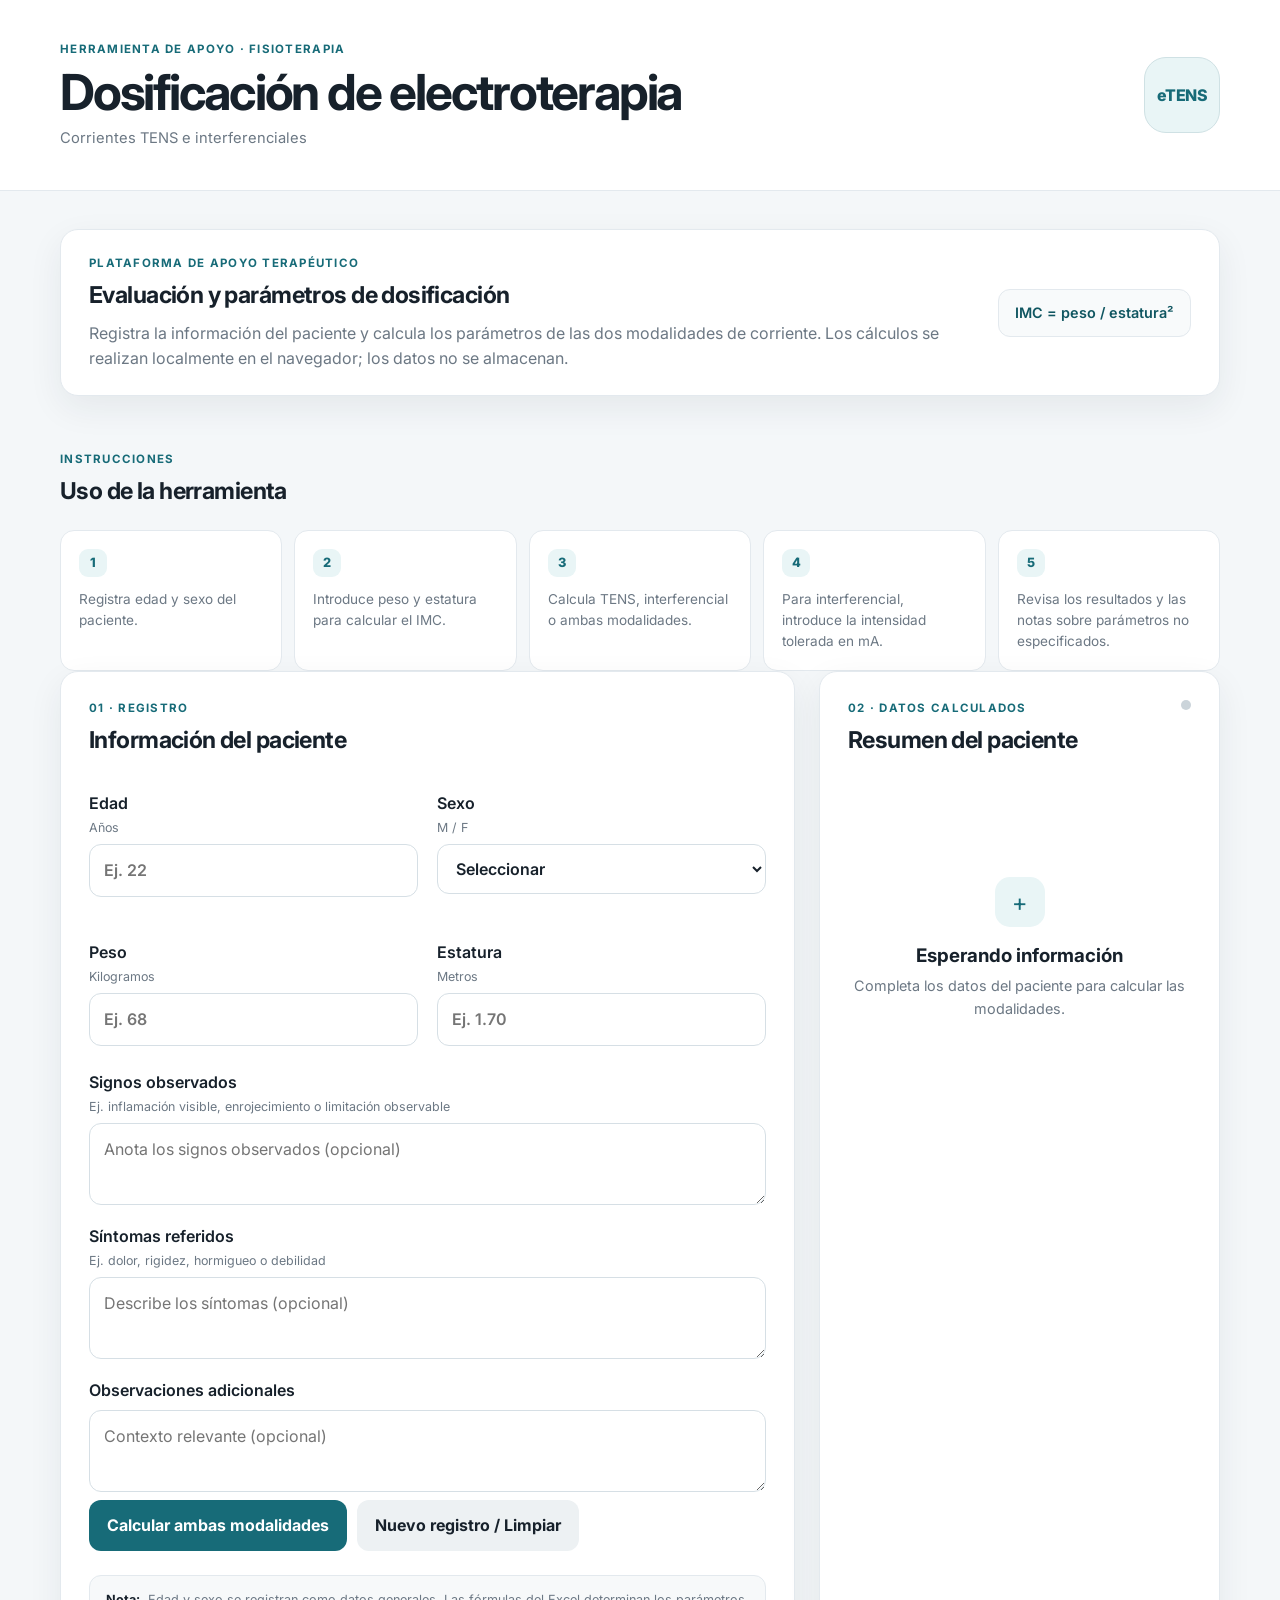
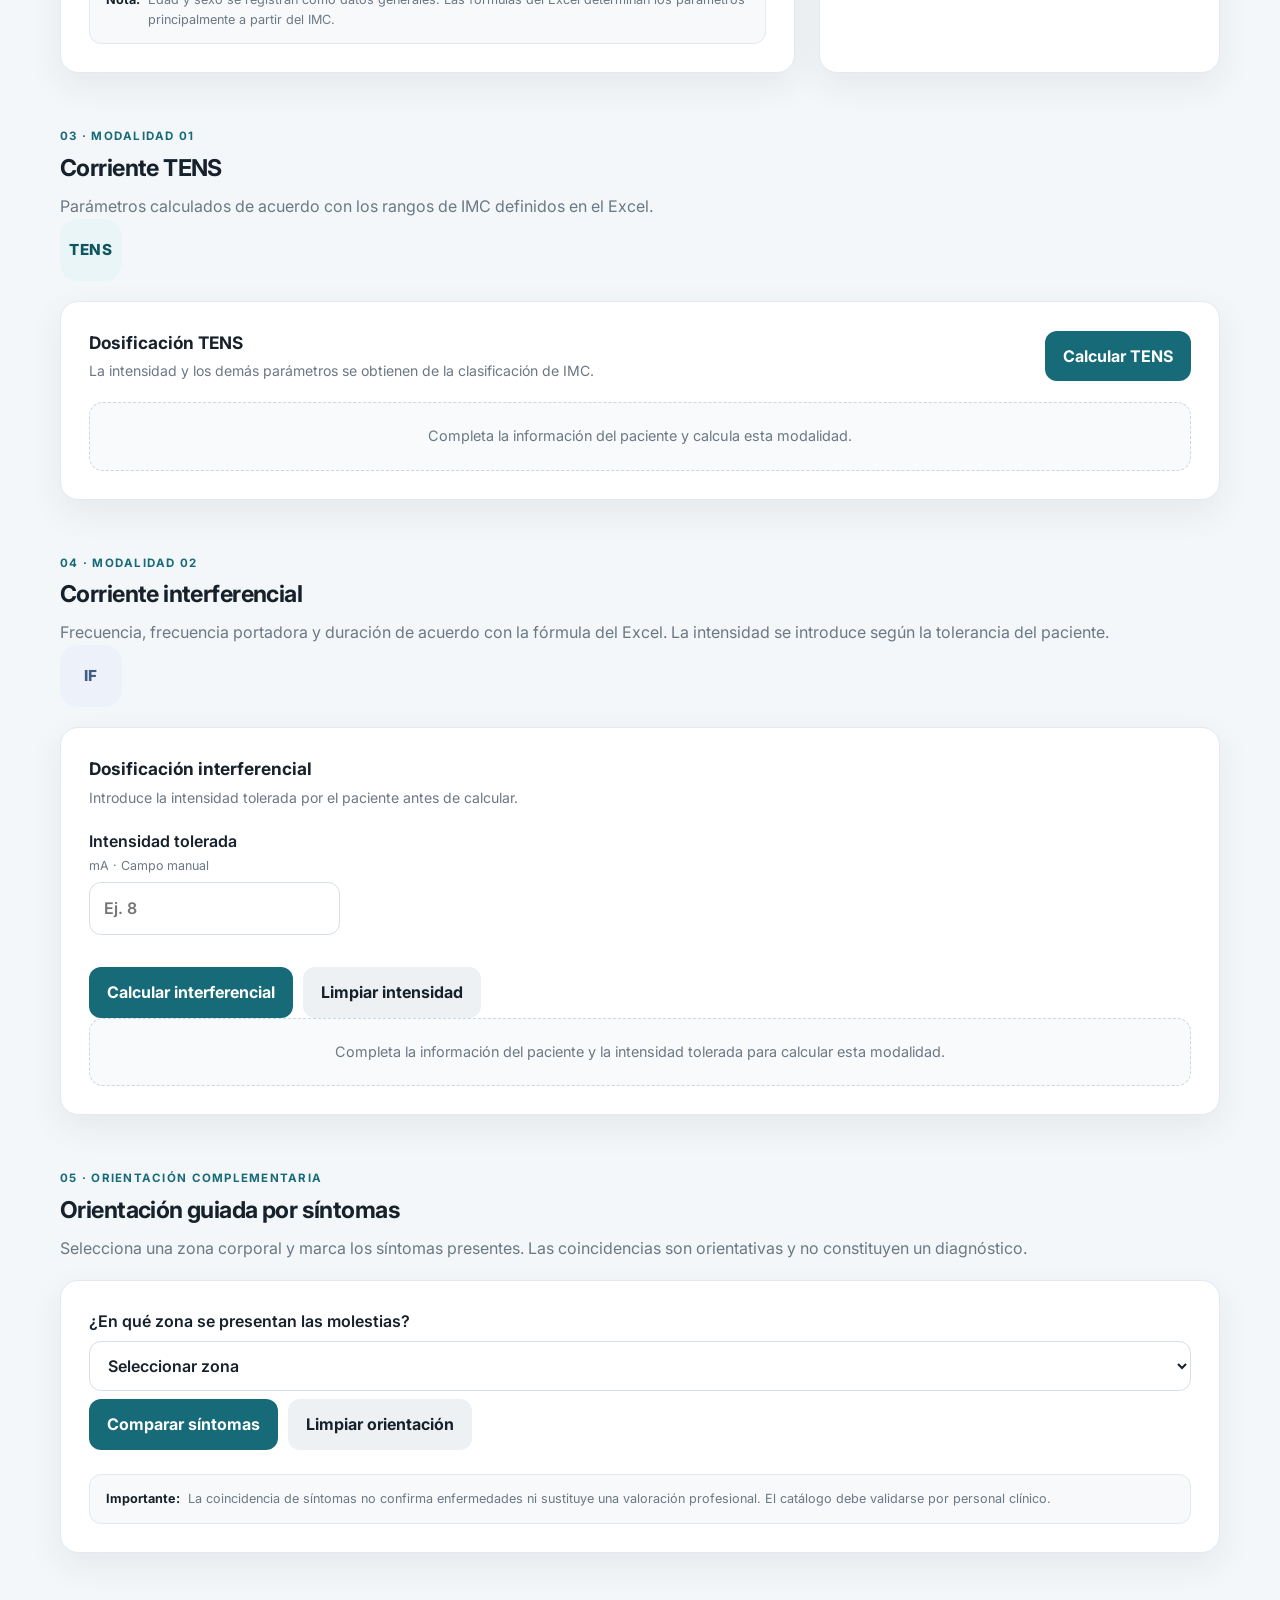
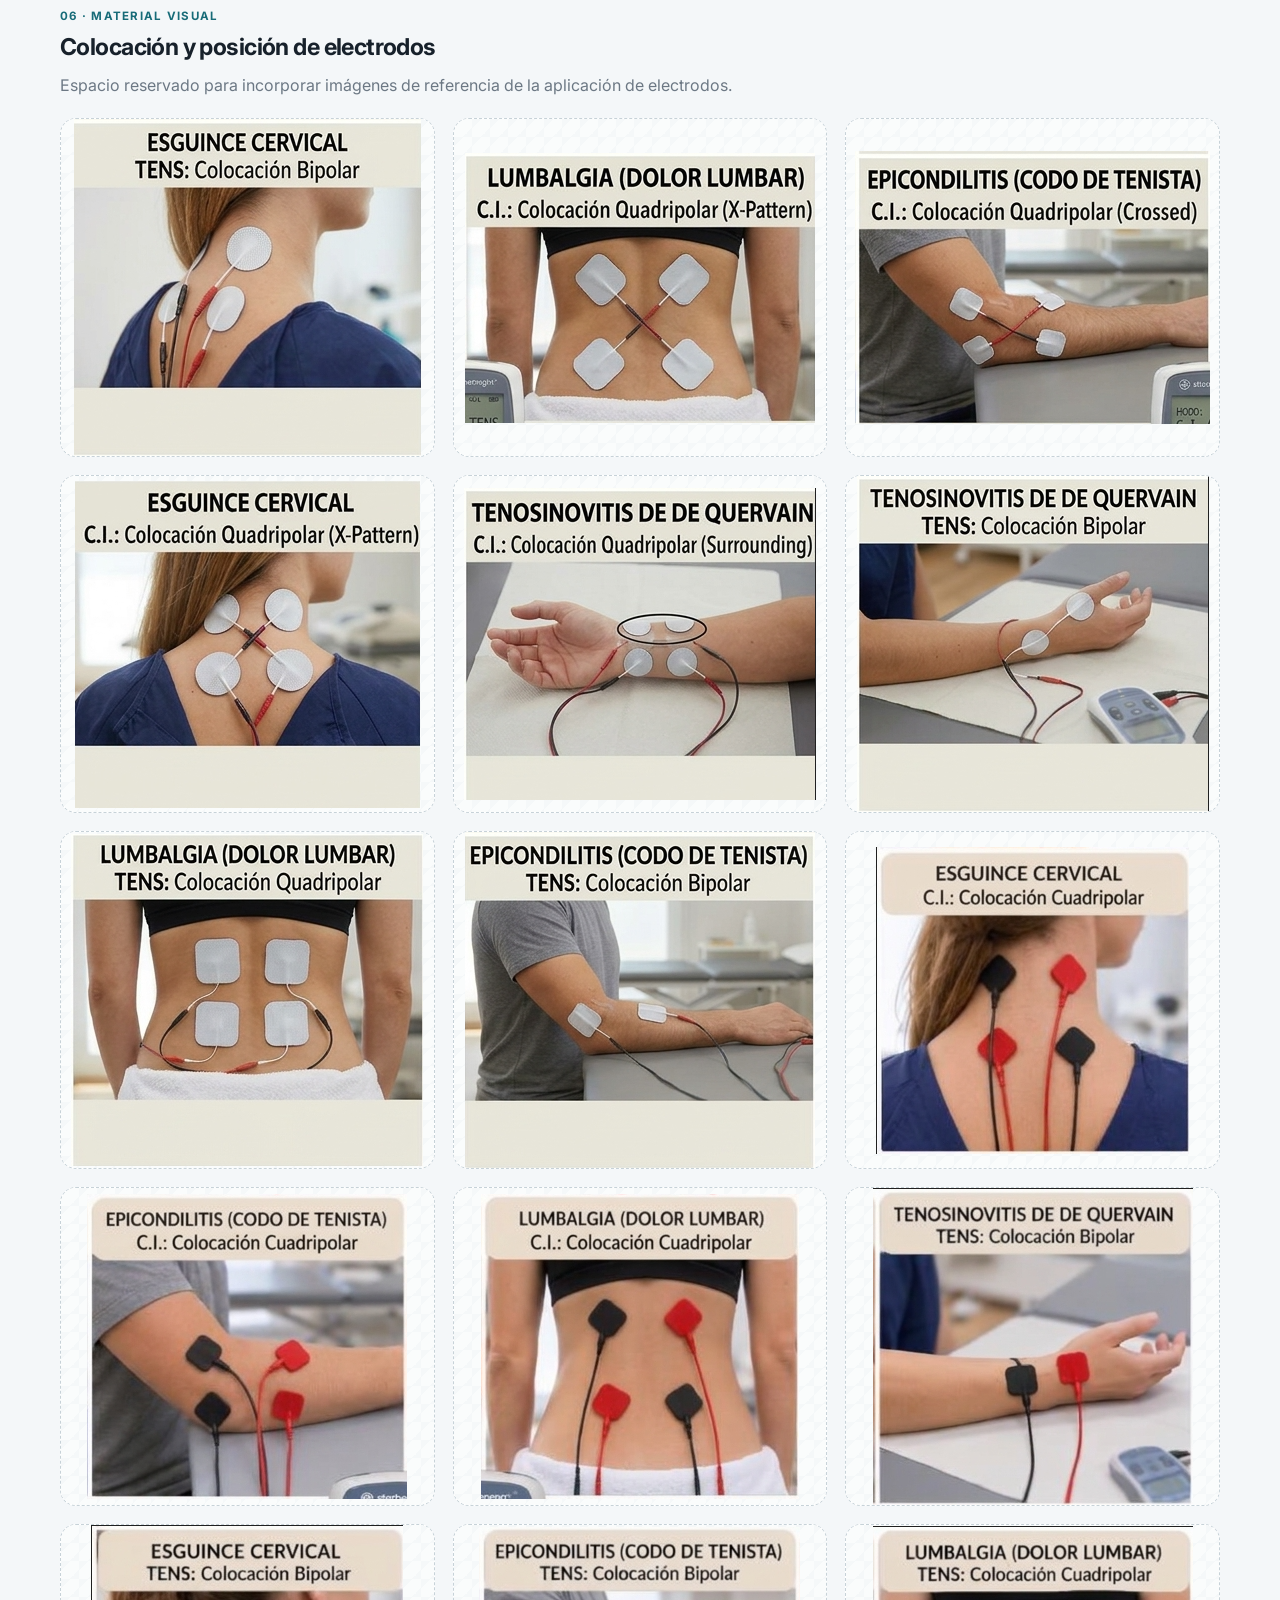
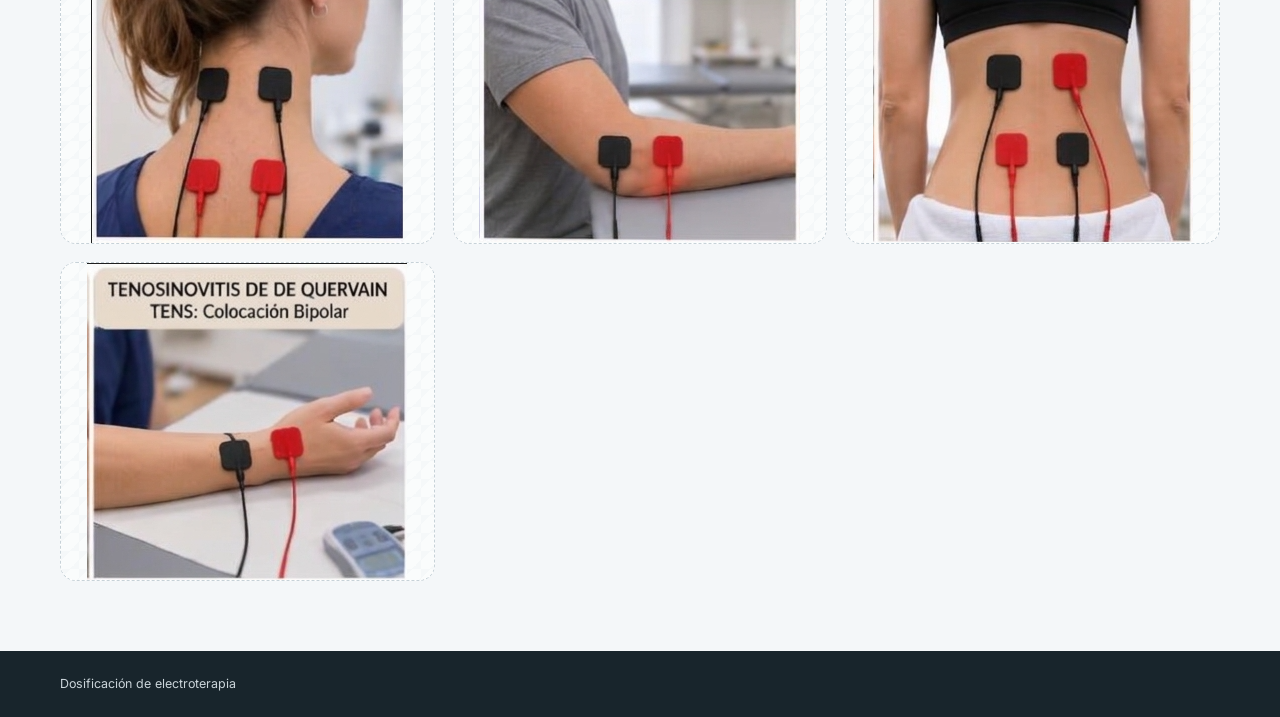
==== commit d1da3947: "FINAL version" ====
--- a/index.html
+++ b/index.html
@@ -24,6 +24,7 @@
     </div>
   </header>
   <main class="container main-content">
+    
     <section class="intro-card">
       <div><span class="section-kicker">Plataforma de apoyo terapéutico</span>
         <h2>Evaluación y parámetros de dosificación</h2>
@@ -31,6 +32,31 @@
           cálculos se realizan localmente en el navegador; los datos no se almacenan.</p>
       </div>
       <div class="formula-chip">IMC = peso / estatura²</div>
+    </section>
+
+    <section class="instructions-section">
+      <div class="section-header">
+        <div><span class="section-kicker">Instrucciones</span>
+          <h2>Uso de la herramienta</h2>
+        </div>
+      </div>
+      <div class="steps">
+        <div class="step"><span>1</span>
+          <p>Registra edad y sexo del paciente.</p>
+        </div>
+        <div class="step"><span>2</span>
+          <p>Introduce peso y estatura para calcular el IMC.</p>
+        </div>
+        <div class="step"><span>3</span>
+          <p>Calcula TENS, interferencial o ambas modalidades.</p>
+        </div>
+        <div class="step"><span>4</span>
+          <p>Para interferencial, introduce la intensidad tolerada en mA.</p>
+        </div>
+        <div class="step"><span>5</span>
+          <p>Revisa los resultados y las notas sobre parámetros no especificados.</p>
+        </div>
+      </div>
     </section>
 
     <section class="calculator-grid" id="patientSection">
@@ -266,37 +292,43 @@
           <div class="placeholder-icon"><img src="assets/images/TENS4.png" alt="" srcset=""></div>
           <!--<figcaption><strong>Imagen 03</strong><span>Referencia adicional</span></figcaption>-->
         </figure>
-      </div>
-    </section>
-
-    <section class="instructions-section">
-      <div class="section-header">
-        <div><span class="section-kicker">07 · Instrucciones</span>
-          <h2>Uso de la herramienta</h2>
-        </div>
-      </div>
-      <div class="steps">
-        <div class="step"><span>1</span>
-          <p>Registra edad y sexo del paciente.</p>
-        </div>
-        <div class="step"><span>2</span>
-          <p>Introduce peso y estatura para calcular el IMC.</p>
-        </div>
-        <div class="step"><span>3</span>
-          <p>Calcula TENS, interferencial o ambas modalidades.</p>
-        </div>
-        <div class="step"><span>4</span>
-          <p>Para interferencial, introduce la intensidad tolerada en mA.</p>
-        </div>
-        <div class="step"><span>5</span>
-          <p>Revisa los resultados y las notas sobre parámetros no especificados.</p>
-        </div>
+        <figure class="image-placeholder">
+          <div class="placeholder-icon"><img src="assets/images/CI5.png" alt="" srcset=""></div>
+          <!--<figcaption><strong>Imagen 03</strong><span>Referencia adicional</span></figcaption>-->
+        </figure>
+        <figure class="image-placeholder">
+          <div class="placeholder-icon"><img src="assets/images/CI6.png" alt="" srcset=""></div>
+          <!--<figcaption><strong>Imagen 02</strong><span>Posición / zona de aplicación</span></figcaption>-->
+        </figure>
+        <figure class="image-placeholder">
+          <div class="placeholder-icon"><img src="assets/images/CI7.png" alt="" srcset=""></div>
+          <!--<figcaption><strong>Imagen 03</strong><span>Referencia adicional</span></figcaption>-->
+        </figure>
+        <figure class="image-placeholder">
+          <div class="placeholder-icon"><img src="assets/images/TENS8.png" alt="" srcset=""></div>
+          <!--<figcaption><strong>Imagen 02</strong><span>Posición / zona de aplicación</span></figcaption>-->
+        </figure>
+        <figure class="image-placeholder">
+          <div class="placeholder-icon"><img src="assets/images/TENS5.png" alt="" srcset=""></div>
+          <!--<figcaption><strong>Imagen 03</strong><span>Referencia adicional</span></figcaption>-->
+        </figure>
+        <figure class="image-placeholder">
+          <div class="placeholder-icon"><img src="assets/images/TENS6.png" alt="" srcset=""></div>
+          <!--<figcaption><strong>Imagen 03</strong><span>Referencia adicional</span></figcaption>-->
+        </figure>
+        <figure class="image-placeholder">
+          <div class="placeholder-icon"><img src="assets/images/TENS7.png" alt="" srcset=""></div>
+          <!--<figcaption><strong>Imagen 03</strong><span>Referencia adicional</span></figcaption>-->
+        </figure>
+        <figure class="image-placeholder">
+          <div class="placeholder-icon"><img src="assets/images/TENS8.png" alt="" srcset=""></div>
+          <!--<figcaption><strong>Imagen 03</strong><span>Referencia adicional</span></figcaption>-->
+        </figure>
       </div>
     </section>
   </main>
   <footer class="site-footer">
-    <div class="container"><span>Dosificación de electroterapia</span><span>Aplicación web estática · HTML + CSS +
-        JavaScript</span></div>
+    <div class="container"><span>Dosificación de electroterapia</span><span></span></div>
   </footer>
   <script src="script.js"></script>
 </body>
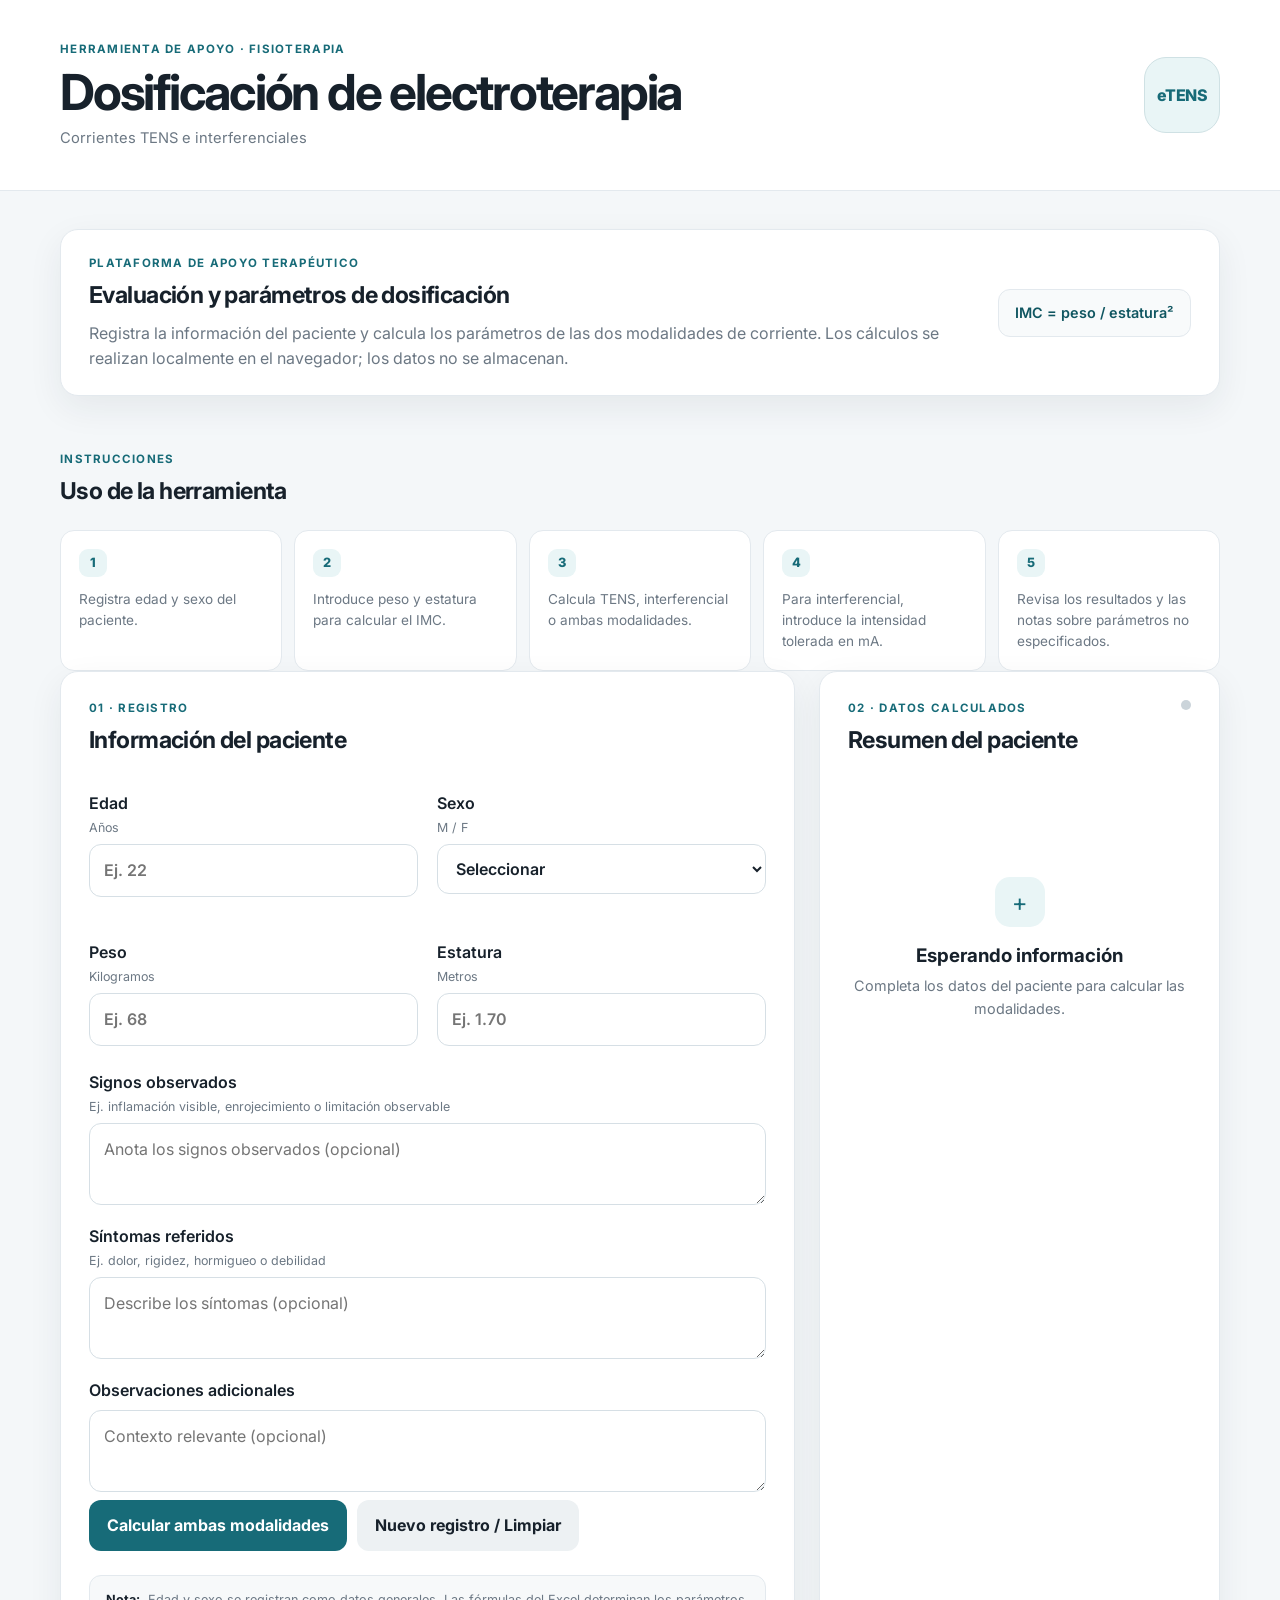
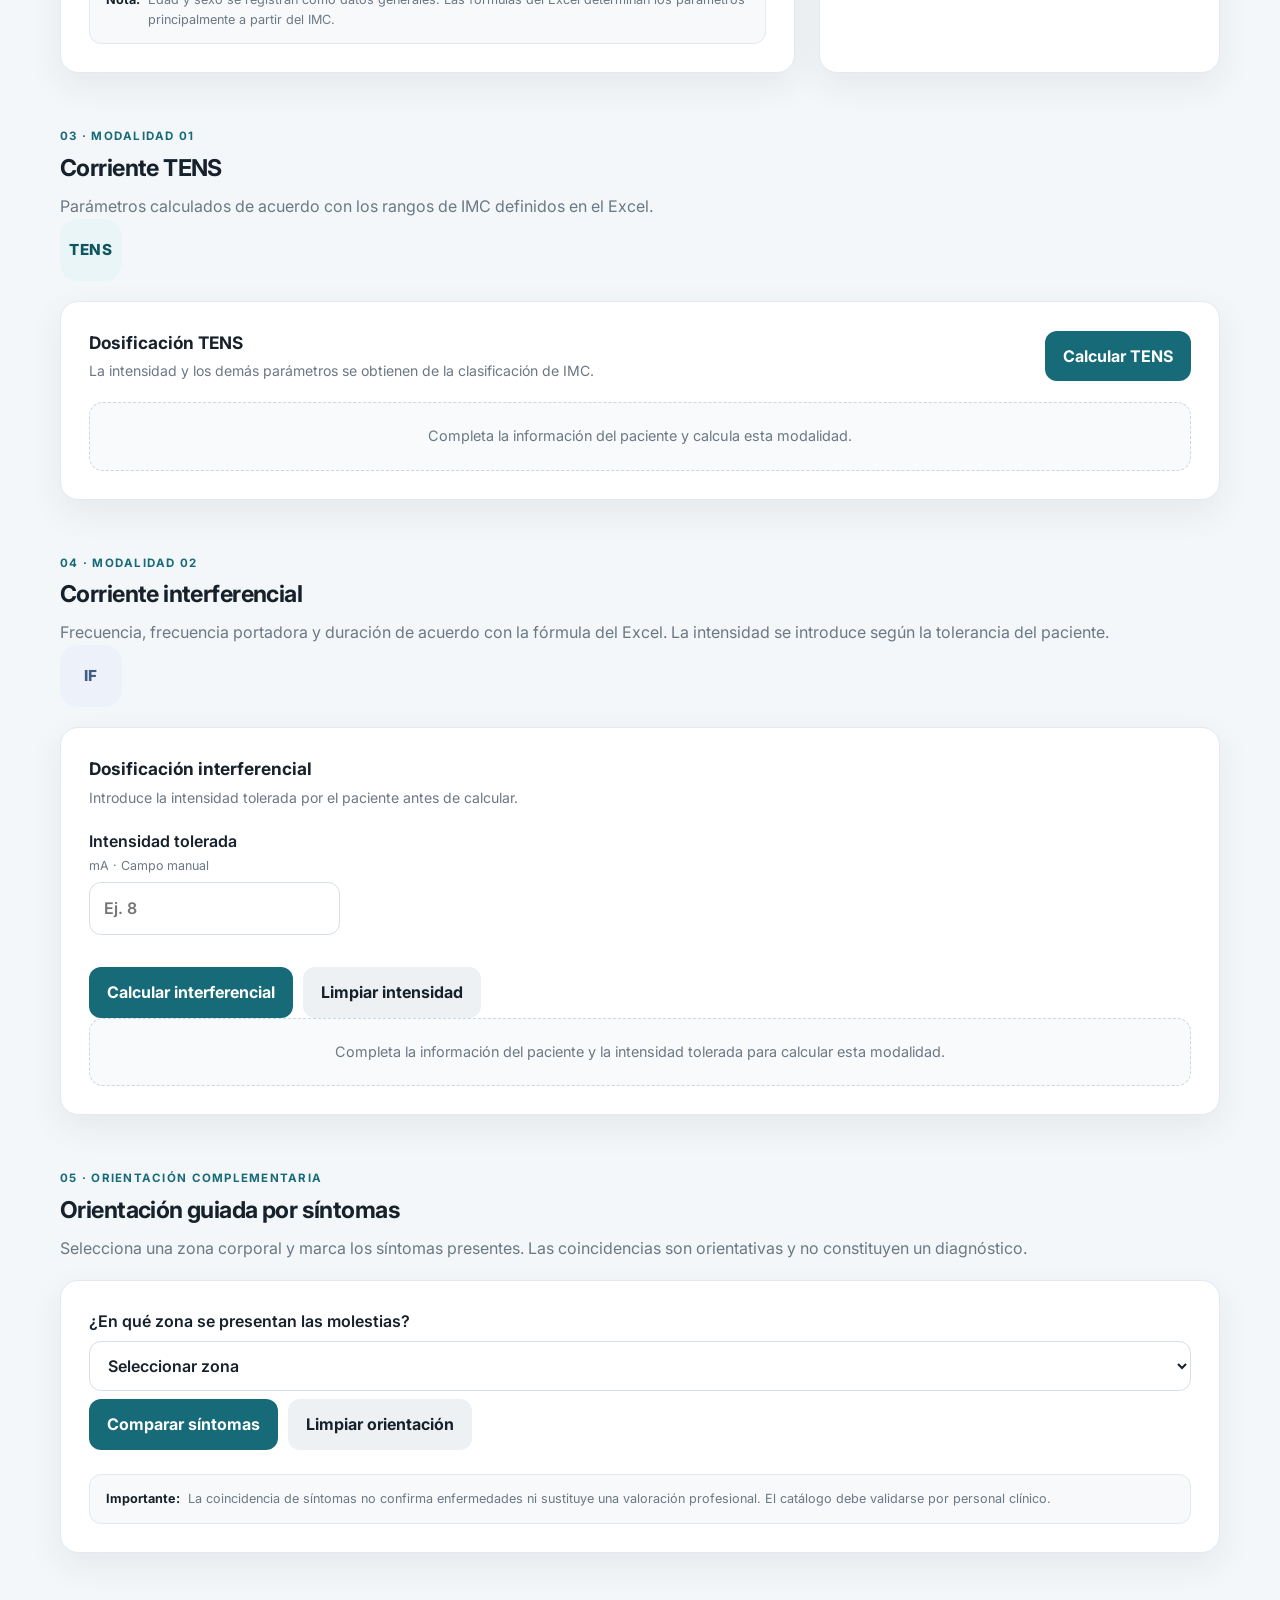
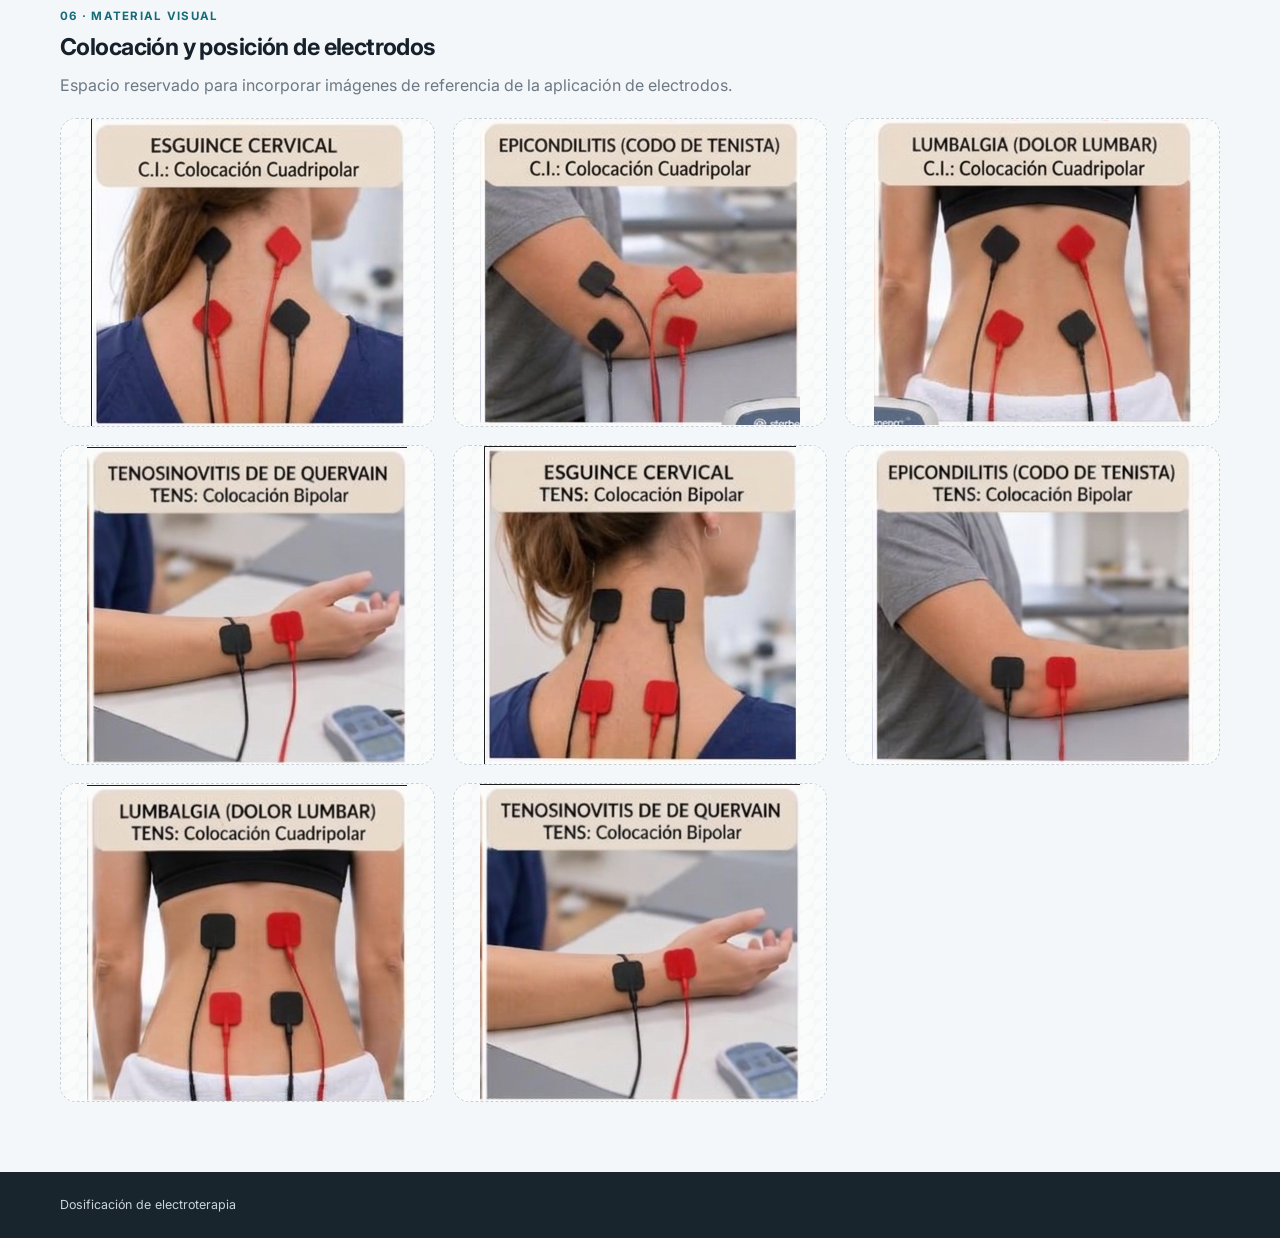
==== commit 7be63240: "FINAL 2.0 version" ====
--- a/index.html
+++ b/index.html
@@ -261,38 +261,6 @@
       </div>
       <div class="image-grid">
         <figure class="image-placeholder">
-          <div class="placeholder-icon"><img src="assets/images/tens1.png" alt="" srcset=""></div>
-          <!--<figcaption><strong>Imagen 01</strong><span>Colocación de electrodos</span></figcaption>-->
-        </figure>
-        <figure class="image-placeholder">
-          <div class="placeholder-icon"><img src="assets/images/CI2.png" alt="" srcset=""></div>
-          <!--<figcaption><strong>Imagen 02</strong><span>Posición / zona de aplicación</span></figcaption>-->
-        </figure>
-        <figure class="image-placeholder">
-          <div class="placeholder-icon"><img src="assets/images/CI3.png" alt="" srcset=""></div>
-          <!--<figcaption><strong>Imagen 03</strong><span>Referencia adicional</span></figcaption>-->
-        </figure>
-        <figure class="image-placeholder">
-          <div class="placeholder-icon"><img src="assets/images/CI4.png" alt="" srcset=""></div>
-          <!--<figcaption><strong>Imagen 02</strong><span>Posición / zona de aplicación</span></figcaption>-->
-        </figure>
-        <figure class="image-placeholder">
-          <div class="placeholder-icon"><img src="assets/images/CI1.png" alt="" srcset=""></div>
-          <!--<figcaption><strong>Imagen 03</strong><span>Referencia adicional</span></figcaption>-->
-        </figure>
-        <figure class="image-placeholder">
-          <div class="placeholder-icon"><img src="assets/images/TENS2.png" alt="" srcset=""></div>
-          <!--<figcaption><strong>Imagen 02</strong><span>Posición / zona de aplicación</span></figcaption>-->
-        </figure>
-        <figure class="image-placeholder">
-          <div class="placeholder-icon"><img src="assets/images/TENS3.png" alt="" srcset=""></div>
-          <!--<figcaption><strong>Imagen 03</strong><span>Referencia adicional</span></figcaption>-->
-        </figure>
-        <figure class="image-placeholder">
-          <div class="placeholder-icon"><img src="assets/images/TENS4.png" alt="" srcset=""></div>
-          <!--<figcaption><strong>Imagen 03</strong><span>Referencia adicional</span></figcaption>-->
-        </figure>
-        <figure class="image-placeholder">
           <div class="placeholder-icon"><img src="assets/images/CI5.png" alt="" srcset=""></div>
           <!--<figcaption><strong>Imagen 03</strong><span>Referencia adicional</span></figcaption>-->
         </figure>
